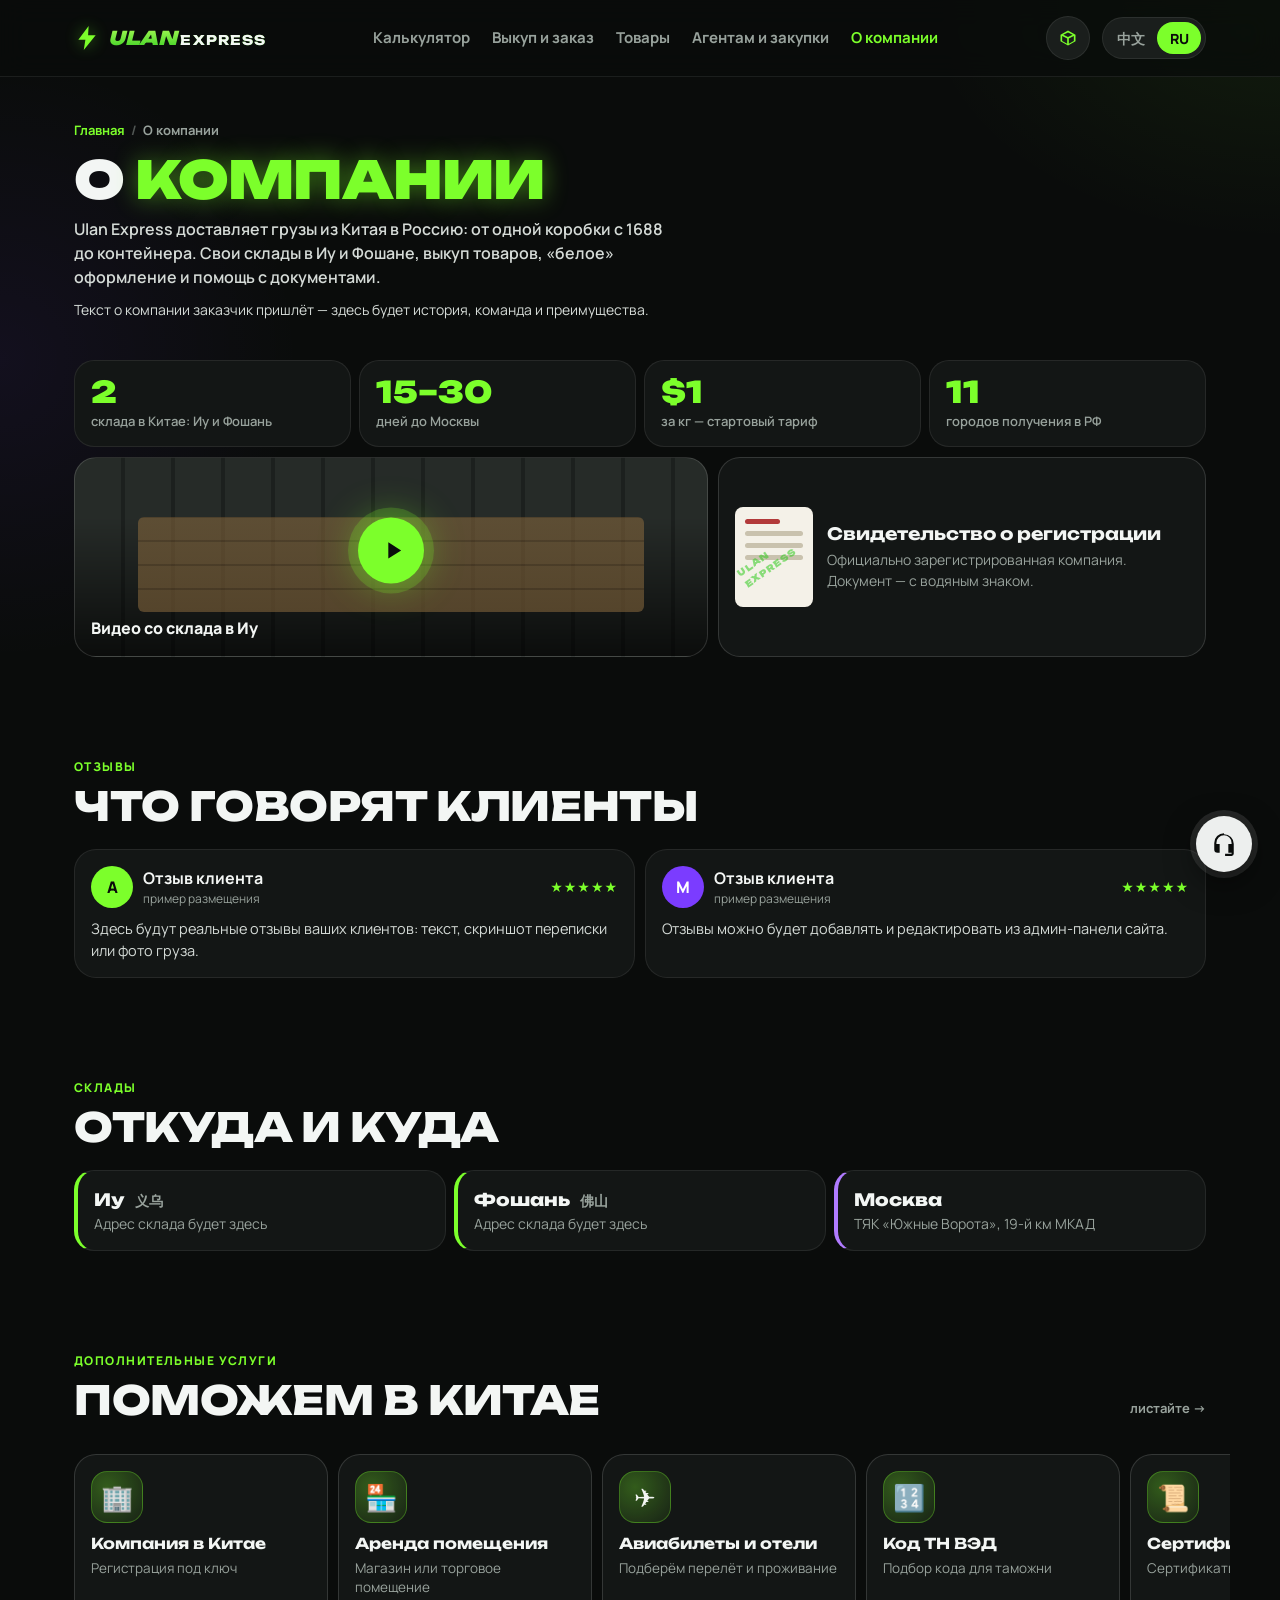
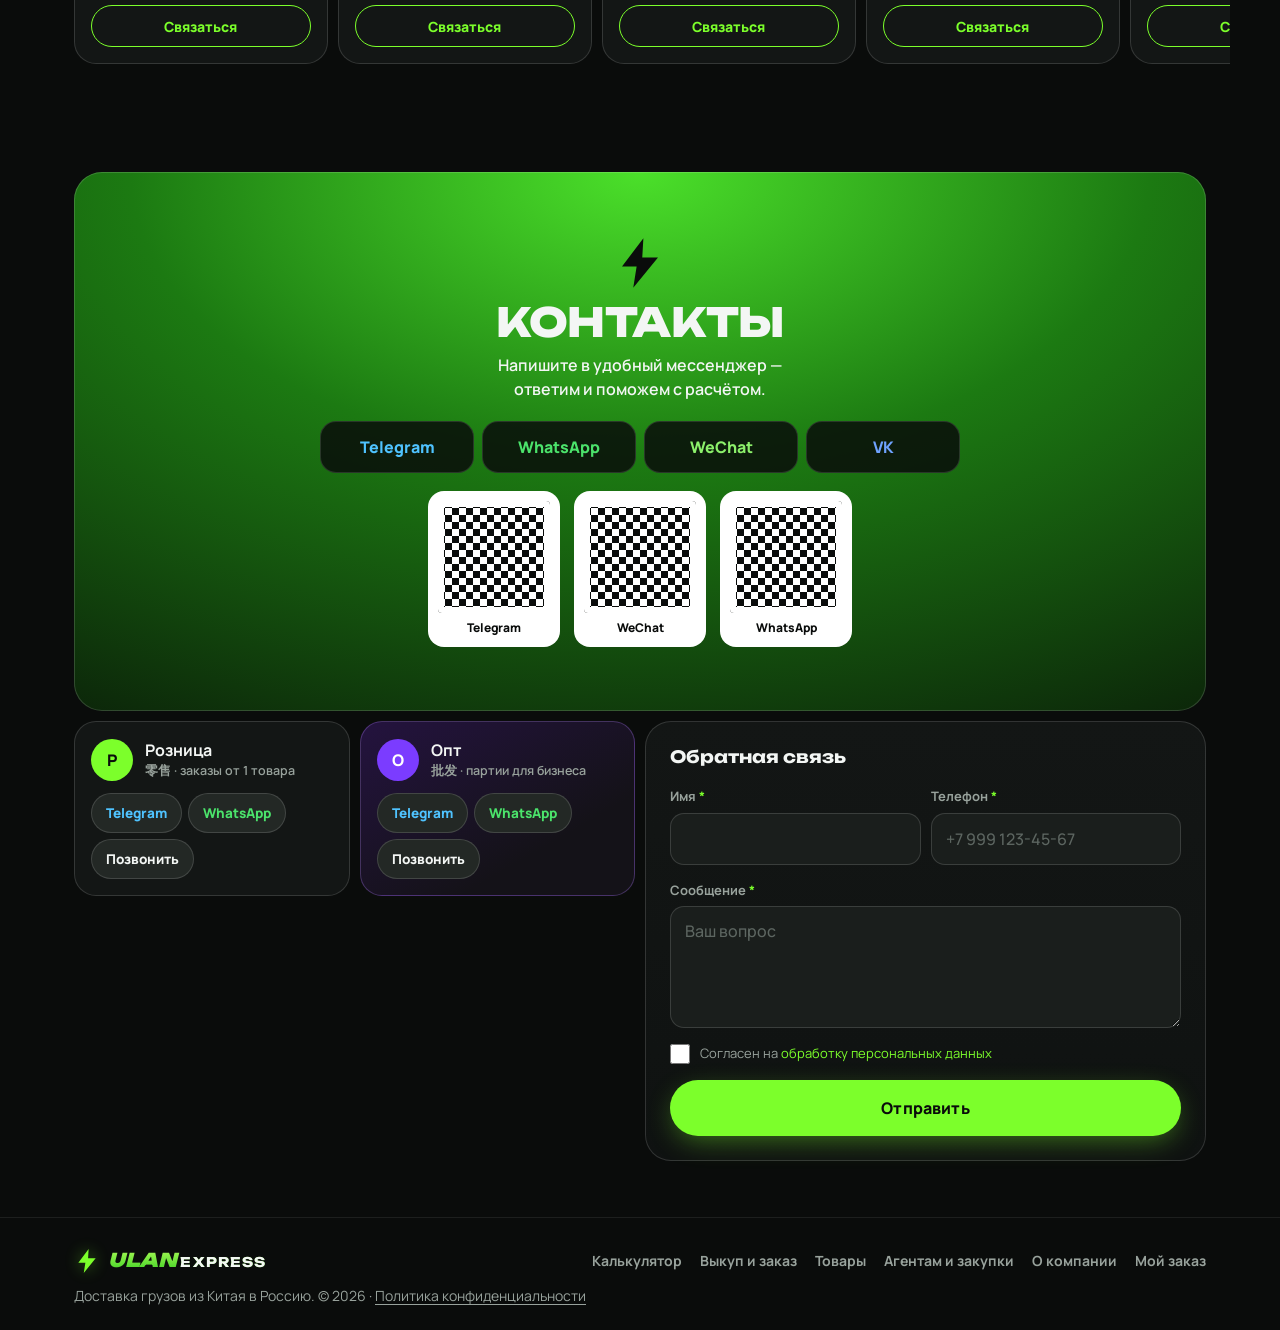
==== about.html @ d6f3f6be "Add files via upload" ====
<!doctype html>
<html lang="ru">
<head>
  <meta charset="utf-8">
  <meta name="viewport" content="width=device-width, initial-scale=1, viewport-fit=cover">
  <meta name="theme-color" content="#0A0C0B">
  <title>О компании и контакты — Ulan Express</title>
  <meta name="description" content="Ulan Express — доставка грузов из Китая: склады в Иу и Фошане, свидетельство о регистрации, отзывы клиентов, контакты и дополнительные услуги.">
  <link rel="icon" href="data:image/svg+xml,%3Csvg xmlns='http://www.w3.org/2000/svg' viewBox='0 0 64 64'%3E%3Crect width='64' height='64' rx='16' fill='%230A0C0B'/%3E%3Cpath d='M36 6 14 36h14l-4 22 26-32H36z' fill='%237CFF2B'/%3E%3C/svg%3E">
  <link rel="preconnect" href="https://fonts.googleapis.com">
  <link rel="preconnect" href="https://fonts.gstatic.com" crossorigin>
  <link href="https://fonts.googleapis.com/css2?family=Manrope:wght@400;500;600;700;800&family=Unbounded:wght@500;700;800;900&display=swap" rel="stylesheet">
  <link rel="stylesheet" href="style.css">
</head>
<body data-page="about">

<main>
  <section class="container page-head">
    <nav class="crumbs" aria-label="Навигация"><a href="index.html">Главная</a><span>О компании</span></nav>
    <h1 class="h1">О <em>компании</em></h1>
    <div class="about-text">
      <p class="lead">Ulan Express доставляет грузы из Китая в Россию: от одной коробки с 1688 до контейнера. Свои склады в Иу и Фошане, выкуп товаров, «белое» оформление и помощь с документами.</p>
      <p class="muted small">Текст о компании заказчик пришлёт — здесь будет история, команда и преимущества.</p>
    </div>
  </section>

  <section class="container section section--tight">
    <div class="stats">
      <div class="stat"><b>2</b><span>склада в Китае: Иу и Фошань</span></div>
      <div class="stat"><b>15–30</b><span>дней до Москвы</span></div>
      <div class="stat"><b>$1</b><span>за кг — стартовый тариф</span></div>
      <div class="stat"><b>11</b><span>городов получения в РФ</span></div>
    </div>

    <div class="trust">
      <a href="#" class="video" data-toast="Демо: здесь откроется видео с VK Видео">
        <span class="video__play" aria-hidden="true"><svg viewBox="0 0 24 24"><path d="M8 5v14l11-7z"/></svg></span>
        <span class="video__label">Видео со склада в Иу</span>
      </a>
      <div class="license">
        <div class="license__doc" aria-hidden="true">
          <span></span><span></span><span></span><span></span>
          <i class="license__wm">ULAN EXPRESS</i>
        </div>
        <div>
          <h3 class="h3">Свидетельство о регистрации</h3>
          <p class="muted small">Официально зарегистрированная компания. Документ — с водяным знаком.</p>
        </div>
      </div>
    </div>
  </section>

  <!-- ============ ОТЗЫВЫ ============ -->
  <section class="container section">
    <div class="section__head">
      <span class="eyebrow">Отзывы</span>
      <h2 class="h2">Что говорят клиенты</h2>
    </div>
    <div class="reviews" style="margin-top:0">
      <article class="review">
        <div class="review__head"><span class="avatar">А</span><div><b>Отзыв клиента</b><small>пример размещения</small></div><span class="stars" aria-label="5 из 5">★★★★★</span></div>
        <p>Здесь будут реальные отзывы ваших клиентов: текст, скриншот переписки или фото груза.</p>
      </article>
      <article class="review">
        <div class="review__head"><span class="avatar avatar--violet">М</span><div><b>Отзыв клиента</b><small>пример размещения</small></div><span class="stars" aria-label="5 из 5">★★★★★</span></div>
        <p>Отзывы можно будет добавлять и редактировать из админ-панели сайта.</p>
      </article>
    </div>
  </section>

  <!-- ============ СКЛАДЫ ============ -->
  <section class="container section" id="warehouses">
    <div class="section__head">
      <span class="eyebrow">Склады</span>
      <h2 class="h2">Откуда и куда</h2>
    </div>
    <div class="wh">
      <div class="wh__item"><span class="wh__city">Иу <small>义乌</small></span><p class="muted small">Адрес склада будет здесь</p></div>
      <div class="wh__item"><span class="wh__city">Фошань <small>佛山</small></span><p class="muted small">Адрес склада будет здесь</p></div>
      <div class="wh__item wh__item--ru"><span class="wh__city">Москва</span><p class="muted small">ТЯК «Южные Ворота», 19-й км МКАД</p></div>
    </div>
  </section>

  <!-- ============ ДОП. УСЛУГИ ============ -->
  <section class="section" id="services">
    <div class="container section__head section__head--row">
      <div>
        <span class="eyebrow">Дополнительные услуги</span>
        <h2 class="h2">Поможем в Китае</h2>
      </div>
      <span class="swipe-hint" aria-hidden="true">листайте →</span>
    </div>
    <div class="rail" tabindex="0" aria-label="Дополнительные услуги">
      <article class="svc"><span class="svc__ic">🏢</span><h3>Компания в Китае</h3><p>Регистрация под ключ</p><button class="svc__btn" type="button" data-modal="Регистрация компании в Китае" data-eyebrow="Заявка на услугу">Связаться</button></article>
      <article class="svc"><span class="svc__ic">🏪</span><h3>Аренда помещения</h3><p>Магазин или торговое помещение</p><button class="svc__btn" type="button" data-modal="Аренда магазина / торгового помещения" data-eyebrow="Заявка на услугу">Связаться</button></article>
      <article class="svc"><span class="svc__ic">✈️</span><h3>Авиабилеты и отели</h3><p>Подберём перелёт и проживание</p><button class="svc__btn" type="button" data-modal="Авиабилеты и гостиницы" data-eyebrow="Заявка на услугу" data-placeholder="Даты поездки, город, пожелания">Связаться</button></article>
      <article class="svc"><span class="svc__ic">🔢</span><h3>Код ТН ВЭД</h3><p>Подбор кода для таможни</p><button class="svc__btn" type="button" data-modal="Подбор кода ТН ВЭД" data-eyebrow="Заявка на услугу">Связаться</button></article>
      <article class="svc"><span class="svc__ic">📜</span><h3>Сертификация ЕАС</h3><p>Сертификаты и декларации</p><button class="svc__btn" type="button" data-modal="Сертификация ЕАС" data-eyebrow="Заявка на услугу">Связаться</button></article>
      <article class="svc"><span class="svc__ic">📦</span><h3>Образцы</h3><p>Отправка образцов до партии</p><button class="svc__btn" type="button" data-modal="Отправка образцов" data-eyebrow="Заявка на услугу">Связаться</button></article>
      <article class="svc"><span class="svc__ic">🤝</span><h3>ВЭД-консультация</h3><p>Консультация и сопровождение</p><button class="svc__btn" type="button" data-modal="ВЭД-консультация и сопровождение" data-eyebrow="Заявка на услугу">Связаться</button></article>
      <article class="svc"><span class="svc__ic">🏬</span><h3>Фулфилмент</h3><p>В Китае и Москве</p><button class="svc__btn" type="button" data-modal="Фулфилмент в Китае и Москве" data-eyebrow="Заявка на услугу">Связаться</button></article>
      <article class="svc"><span class="svc__ic">📶</span><h3>SIM и WeChat</h3><p>Связь, WeChat и Alipay</p><button class="svc__btn" type="button" data-modal="SIM-карта, WeChat и Alipay" data-eyebrow="Заявка на услугу">Связаться</button></article>
      <article class="svc"><span class="svc__ic">💱</span><h3>Обмен валюты</h3><p>Пополнение WeChat / Alipay</p><button class="svc__btn" type="button" data-modal="Обмен валюты" data-eyebrow="Заявка на услугу">Связаться</button></article>
      <article class="svc"><span class="svc__ic">🛂</span><h3>Рабочая виза</h3><p>Оформление документов</p><button class="svc__btn" type="button" data-modal="Рабочая виза" data-eyebrow="Заявка на услугу">Связаться</button></article>
      <article class="svc"><span class="svc__ic">🗣️</span><h3>Переводчик</h3><p>И встреча в аэропорту</p><button class="svc__btn" type="button" data-modal="Переводчик" data-eyebrow="Заявка на услугу" data-placeholder="Даты, город, тематика переговоров">Связаться</button></article>
      <article class="svc"><span class="svc__ic">🏯</span><h3>Туризм</h3><p>Экскурсии и маршруты</p><button class="svc__btn" type="button" data-modal="Туристические услуги" data-eyebrow="Заявка на услугу">Связаться</button></article>
      <article class="svc"><span class="svc__ic">🩺</span><h3>Медицина</h3><p>Сопровождение в клиниках</p><button class="svc__btn" type="button" data-modal="Медицинское сопровождение" data-eyebrow="Заявка на услугу">Связаться</button></article>
    </div>
  </section>

  <!-- ============ КОНТАКТЫ ============ -->
  <section class="container section" id="contacts">
    <div class="cta">
      <svg class="cta__bolt" viewBox="0 0 24 24" aria-hidden="true"><path d="M13.5 1 4 13.5h6.5L9 23l11-13.5h-7z"/></svg>
      <h2 class="h2">Контакты</h2>
      <p>Напишите в удобный мессенджер — ответим и поможем с расчётом.</p>
      <div class="socials">
        <a href="https://t.me/ulanexpress_Logistics" target="_blank" rel="noopener" class="soc soc--tg">Telegram</a>
        <a href="#" class="soc soc--wa" data-toast="Ссылка на WhatsApp появится после согласования">WhatsApp</a>
        <a href="#" class="soc soc--wc" data-toast="Здесь будет WeChat ID">WeChat</a>
        <a href="#" class="soc soc--vk" data-toast="Ссылка на VK появится после согласования">VK</a>
      </div>
      <div class="qr-row" aria-label="QR-коды для связи с компьютера">
        <div class="qr"><i></i>Telegram</div>
        <div class="qr"><i></i>WeChat</div>
        <div class="qr"><i></i>WhatsApp</div>
      </div>
    </div>

    <div class="split" style="margin-top:10px">
      <div class="mgrs" style="align-content:start">
        <div class="mgr">
          <div class="mgr__head"><span class="avatar">Р</span><div><b>Розница</b><small>零售 · заказы от 1 товара</small></div></div>
          <div class="pills">
            <a href="https://t.me/ulanexpress_Logistics" target="_blank" rel="noopener" class="pill pill--tg">Telegram</a>
            <a href="#" class="pill pill--wa" data-toast="Демо: WhatsApp менеджера по рознице">WhatsApp</a>
            <a href="#" class="pill" data-toast="Демо: телефон менеджера по рознице">Позвонить</a>
          </div>
        </div>
        <div class="mgr mgr--violet">
          <div class="mgr__head"><span class="avatar avatar--violet">О</span><div><b>Опт</b><small>批发 · партии для бизнеса</small></div></div>
          <div class="pills">
            <a href="https://t.me/ulanexpress_Logistics" target="_blank" rel="noopener" class="pill pill--tg">Telegram</a>
            <a href="#" class="pill pill--wa" data-toast="Демо: WhatsApp менеджера по опту">WhatsApp</a>
            <a href="#" class="pill" data-toast="Демо: телефон менеджера по опту">Позвонить</a>
          </div>
        </div>
      </div>

      <form class="panel" novalidate data-demo="Демо: сообщение уйдёт менеджеру в Telegram">
        <h3 class="h3">Обратная связь</h3>
        <div class="grid-2 grid-2--stack">
          <label class="field"><span class="field__label">Имя <span class="req">*</span></span><input class="field__input" type="text" name="name" required autocomplete="given-name"></label>
          <label class="field"><span class="field__label">Телефон <span class="req">*</span></span><input class="field__input" type="tel" name="phone" placeholder="+7 999 123-45-67" required autocomplete="tel"></label>
        </div>
        <label class="field"><span class="field__label">Сообщение <span class="req">*</span></span><textarea class="field__input" rows="4" name="message" placeholder="Ваш вопрос" required></textarea></label>
        <label class="consent"><input type="checkbox" name="consent" required><span>Согласен на <a href="#" data-toast="Демо: откроется согласие на обработку ПДн">обработку персональных данных</a></span></label>
        <button type="submit" class="btn btn--neon btn--block btn--lg">Отправить</button>
      </form>
    </div>
  </section>
</main>

<script src="app.js"></script>
</body>
</html>
---- style.css ----
/* ==========================================================
   Ulan Express — макет сайта (mobile-first)
   Общие стили для всех страниц; блоки внутренних страниц — в конце файла
   ========================================================== */

:root {
  --bg: #0A0C0B;
  --surface: #131615;
  --surface-2: #1A1E1C;
  --surface-3: #232825;
  --line: rgba(255, 255, 255, .08);
  --line-2: rgba(255, 255, 255, .14);
  --text: #F3F6F4;
  --muted: #98A29C;

  --neon: #7CFF2B;
  --neon-2: #B6FF5C;
  --neon-deep: #2FCB1E;
  --neon-glow: rgba(124, 255, 43, .45);
  --violet: #7B3CFF;
  --violet-2: #B07BFF;
  --warn: #FFC83D;
  --danger: #FF5C6A;
  --info: #5CC8FF;

  --radius: 22px;
  --radius-sm: 14px;
  --gutter: 16px;
  --tabbar-h: 68px;

  --font-display: "Unbounded", "Arial Black", system-ui, sans-serif;
  --font: "Manrope", system-ui, -apple-system, "Segoe UI", Roboto, "PingFang SC", "Microsoft YaHei", sans-serif;
}

*, *::before, *::after { box-sizing: border-box; }
html { -webkit-text-size-adjust: 100%; scroll-behavior: smooth; scroll-padding-top: 76px; }
body {
  margin: 0;
  background: var(--bg);
  color: var(--text);
  font-family: var(--font);
  font-size: 16px;
  line-height: 1.5;
  -webkit-font-smoothing: antialiased;
  overflow-x: hidden;
  padding-bottom: calc(var(--tabbar-h) + env(safe-area-inset-bottom) + 12px);
  background-image:
    radial-gradient(600px 400px at 100% 0%, rgba(124, 255, 43, .07), transparent 60%),
    radial-gradient(500px 500px at 0% 40%, rgba(123, 60, 255, .08), transparent 60%);
  background-attachment: fixed;
}
body.no-scroll { overflow: hidden; }
img, svg { display: block; max-width: 100%; }
a { color: inherit; text-decoration: none; }
button, input, select, textarea { font: inherit; color: inherit; }
button { cursor: pointer; background: none; border: 0; padding: 0; }
:focus-visible { outline: 2px solid var(--neon); outline-offset: 3px; border-radius: 8px; }
[hidden] { display: none !important; }

.container { width: 100%; max-width: 1180px; margin-inline: auto; padding-inline: var(--gutter); }
.section { margin-top: 56px; }
.section__head { margin-bottom: 20px; }
.section__head--row { display: flex; align-items: end; justify-content: space-between; gap: 12px; }
.eyebrow {
  display: inline-block; margin-bottom: 8px;
  font-size: 12px; font-weight: 800; letter-spacing: .12em; text-transform: uppercase;
  color: var(--neon);
}
.h2 { font-family: var(--font-display); font-weight: 800; font-size: clamp(24px, 6.4vw, 40px); line-height: 1.12; margin: 0 0 8px; letter-spacing: -.01em; text-transform: uppercase; }
.h3 { font-family: var(--font-display); font-weight: 700; font-size: 17px; line-height: 1.25; margin: 0 0 4px; }
.muted { color: var(--muted); margin: 0; }
.small { font-size: 14px; }
.note { margin: 14px 0 0; padding: 12px 14px; border-radius: var(--radius-sm); background: rgba(255, 200, 61, .08); border: 1px solid rgba(255, 200, 61, .25); color: #FFE29A; font-size: 14px; }
.link-sm { display: inline-block; margin-top: 10px; font-size: 14px; font-weight: 700; color: var(--neon); }

/* ---------- Buttons ---------- */
.btn {
  display: inline-flex; align-items: center; justify-content: center; gap: 8px;
  min-height: 50px; padding: 0 22px; border-radius: 999px;
  font-weight: 800; font-size: 15px; letter-spacing: .01em;
  transition: transform .15s ease, box-shadow .2s ease, background .2s ease;
  -webkit-tap-highlight-color: transparent; white-space: nowrap;
}
.btn:active { transform: scale(.97); }
.btn svg { width: 18px; height: 18px; fill: currentColor; }
.btn--neon { background: var(--neon); color: #0A0C0B; box-shadow: 0 0 0 0 var(--neon-glow), 0 8px 28px -6px var(--neon-glow); }
.btn--neon:hover { background: var(--neon-2); box-shadow: 0 10px 36px -4px var(--neon-glow); }
.btn--ghost { border: 1.5px solid var(--line-2); background: rgba(255, 255, 255, .04); backdrop-filter: blur(6px); }
.btn--ghost:hover { border-color: var(--neon); color: var(--neon); }
.btn--light { background: #fff; color: #0A0C0B; }
.btn--block { width: 100%; }
.btn--lg { min-height: 56px; font-size: 16px; }
.btn--sm { min-height: 40px; padding: 0 16px; font-size: 14px; }

/* ---------- Header ---------- */
.header {
  position: sticky; top: 0; z-index: 50;
  background: rgba(10, 12, 11, .78);
  backdrop-filter: blur(14px) saturate(140%);
  -webkit-backdrop-filter: blur(14px) saturate(140%);
  border-bottom: 1px solid var(--line);
}
.header__inner { display: flex; align-items: center; justify-content: space-between; gap: 16px; height: 64px; }
.logo { display: inline-flex; align-items: center; gap: 8px; }
.logo__bolt { width: 26px; height: 26px; fill: var(--neon); filter: drop-shadow(0 0 8px var(--neon-glow)); }
.logo__text {
  font-family: var(--font-display); font-weight: 900; font-size: 19px; letter-spacing: -.02em; font-style: italic;
  background: linear-gradient(180deg, var(--neon-2), var(--neon-deep));
  -webkit-background-clip: text; background-clip: text; color: transparent;
}
.logo__text span { margin-left: 4px; color: var(--text); -webkit-text-fill-color: var(--text); font-weight: 700; font-size: .7em; letter-spacing: .08em; font-style: normal; }
.nav { display: none; }
.header__actions { display: flex; align-items: center; gap: 12px; }
.lang { display: flex; align-items: center; gap: 2px; padding: 4px; border-radius: 999px; background: var(--surface-2); border: 1px solid var(--line); }
.lang__btn { white-space: nowrap; min-width: 44px; height: 32px; padding: 0 10px; border-radius: 999px; font-weight: 800; font-size: 14px; color: var(--muted); transition: .2s; }
.lang__btn.is-active { background: var(--neon); color: #0A0C0B; }
.lang__sep { display: none; }
.burger { width: 44px; height: 44px; border-radius: 50%; background: var(--surface-2); border: 1px solid var(--line); display: grid; place-content: center; gap: 4px; }
.burger span { display: block; width: 18px; height: 2px; border-radius: 2px; background: var(--text); transition: .25s; }
.burger.is-open span:nth-child(1) { transform: translateY(6px) rotate(45deg); }
.burger.is-open span:nth-child(2) { opacity: 0; }
.burger.is-open span:nth-child(3) { transform: translateY(-6px) rotate(-45deg); }

.drawer {
  position: fixed; inset: 64px 0 0; z-index: 45;
  padding: 20px var(--gutter) calc(var(--tabbar-h) + 32px);
  background: rgba(10, 12, 11, .97); backdrop-filter: blur(10px);
  display: flex; flex-direction: column; gap: 20px; overflow-y: auto;
  animation: fade .2s ease;
}
.drawer__nav { display: flex; flex-direction: column; }
.drawer__nav a { padding: 16px 4px; font-family: var(--font-display); font-weight: 700; font-size: 20px; border-bottom: 1px solid var(--line); }
.drawer__nav a:active { color: var(--neon); }

/* ---------- Hero ---------- */
.hero-wrap { margin-top: 16px; }
.hero {
  position: relative; overflow: hidden; isolation: isolate;
  border-radius: 28px; padding: 24px 20px 0;
  background:
    radial-gradient(120% 90% at 85% 15%, #64FF2E 0%, #2DB81C 30%, #0E3D0A 62%, #07170A 100%);
  box-shadow: 0 24px 60px -24px rgba(124, 255, 43, .5), inset 0 0 0 1px rgba(255, 255, 255, .12);
  min-height: 460px; display: flex; flex-direction: column;
}
.hero__bolts { position: absolute; inset: 0; width: 100%; height: 100%; z-index: -1; }
.hero__bolts path { fill: none; stroke: #F4FFE8; stroke-width: 3.2; stroke-linejoin: miter; stroke-linecap: round; filter: drop-shadow(0 0 4px #DFFFB8) drop-shadow(0 0 14px #7CFF2B) drop-shadow(0 0 28px #7CFF2B); opacity: .9; animation: flicker 4s infinite; }
.hero__bolts path.thin { stroke-width: 1.8; opacity: .6; animation-delay: 1.3s; }
.hero__bolts path:nth-child(2) { animation-delay: .7s; }
.hero__glow { position: absolute; z-index: -1; width: 380px; height: 380px; right: -120px; bottom: -120px; border-radius: 50%; background: radial-gradient(circle, rgba(182, 255, 92, .55), transparent 65%); filter: blur(10px); }
.hero__content { position: relative; z-index: 1; }
.badge {
  display: inline-flex; align-items: center; gap: 8px; padding: 7px 12px; border-radius: 999px;
  background: rgba(10, 12, 11, .55); backdrop-filter: blur(6px);
  font-size: 12.5px; font-weight: 700; border: 1px solid rgba(255, 255, 255, .15);
}
.dot { width: 8px; height: 8px; border-radius: 50%; background: var(--neon); box-shadow: 0 0 10px var(--neon); animation: pulse 1.6s infinite; }
.hero__title {
  margin: 16px 0 12px;
  font-family: var(--font-display); font-weight: 900; text-transform: uppercase;
  font-size: clamp(30px, 9.4vw, 64px); line-height: 1.02; letter-spacing: -.02em;
  text-shadow: 0 2px 24px rgba(0, 0, 0, .35);
}
.hero__title em { font-style: normal; color: #0A0C0B; background: var(--neon-2); padding: 0 .18em; border-radius: .18em; box-decoration-break: clone; -webkit-box-decoration-break: clone; text-shadow: none; }
.hero__lead { margin: 0 0 20px; max-width: 34ch; font-weight: 600; color: rgba(255, 255, 255, .9); }
.hero__cta { display: flex; flex-wrap: wrap; gap: 10px; }
.hero__cta .btn { flex: 1 1 auto; }
.hero__cta .btn--neon { background: #0A0C0B; color: var(--neon); box-shadow: 0 10px 30px -10px rgba(0, 0, 0, .7); }
.hero__cta .btn--ghost { border-color: rgba(255, 255, 255, .45); background: rgba(255, 255, 255, .1); }
.hero__art { position: relative; margin-top: auto; align-self: flex-end; width: 62%; max-width: 280px; margin-right: -6px; }
.box { filter: drop-shadow(0 26px 22px rgba(0, 0, 0, .55)); animation: float 5s ease-in-out infinite; }
.hero__tag {
  position: absolute; left: -54%; bottom: 26%;
  padding: 10px 14px; border-radius: 16px;
  background: rgba(10, 12, 11, .82); backdrop-filter: blur(6px);
  font-family: var(--font-display); font-weight: 700; font-size: 14px; border: 1px solid rgba(255, 255, 255, .15);
  transform: rotate(-6deg);
}
.hero__tag b { color: var(--neon); font-size: 22px; }

/* ---------- Tip ---------- */
.tip {
  margin-top: 12px; display: flex; align-items: center; gap: 12px; min-height: 56px;
  padding: 8px 14px 8px 8px; border-radius: 18px; background: var(--surface); border: 1px solid var(--line);
}
.tip__label { flex: none; padding: 8px 12px; border-radius: 12px; background: var(--surface-3); font-size: 13px; font-weight: 800; }
.tip__text { font-size: 14px; font-weight: 600; line-height: 1.35; transition: opacity .3s, transform .3s; }
.tip__text.is-out { opacity: 0; transform: translateY(6px); }

/* ---------- Tiles ---------- */
.tiles { margin-top: 12px; display: grid; grid-template-columns: repeat(4, 1fr); gap: 8px; }
.tile {
  display: flex; flex-direction: column; align-items: center; justify-content: center; gap: 8px;
  min-height: 92px; padding: 12px 4px; border-radius: 18px; text-align: center;
  background: var(--surface); border: 1px solid var(--line-2);
  font-size: 12px; font-weight: 700; line-height: 1.2;
  transition: border-color .2s, transform .15s;
}
.tile svg { width: 24px; height: 24px; fill: var(--neon); filter: drop-shadow(0 0 6px var(--neon-glow)); }
.tile:active { transform: scale(.96); }
.tile:hover { border-color: var(--neon); }

/* ---------- Bento ---------- */
.bento { display: grid; grid-template-columns: 1fr 1fr; gap: 10px; }
.card {
  position: relative; overflow: hidden; isolation: isolate;
  min-height: 190px; padding: 16px; border-radius: var(--radius);
  display: flex; flex-direction: column;
  border: 1px solid var(--line-2);
  transition: transform .15s ease, box-shadow .2s ease;
}
.card:active { transform: scale(.98); }
.card__title { margin: 0; font-family: var(--font-display); font-weight: 800; font-size: 17px; line-height: 1.12; text-transform: uppercase; letter-spacing: -.01em; }
.card__text { margin: 6px 0 0; font-size: 12.5px; font-weight: 600; opacity: .8; line-height: 1.35; max-width: 20ch; position: relative; z-index: 1; }
.card__art { position: absolute; z-index: -1; right: -6px; bottom: -6px; width: 62%; }
.card__arrow {
  position: absolute; left: 16px; bottom: 14px; width: 34px; height: 34px; border-radius: 50%;
  display: grid; place-items: center; font-weight: 800; background: rgba(255, 255, 255, .14); backdrop-filter: blur(4px);
}
.card--tall { grid-row: span 2; min-height: 390px; }
.card--violet { background: linear-gradient(165deg, #2A2F33 0%, #1C1F24 45%, #4B1FB8 100%); }
.card--violet::after { content: ""; position: absolute; inset: auto -30% -30% -30%; height: 60%; background: radial-gradient(closest-side, rgba(123, 60, 255, .8), transparent); z-index: -2; }
.card--violet .card__art { width: 88%; right: -4px; bottom: 30px; }
.card--neon { background: linear-gradient(150deg, #B6FF5C, #4BE02A 60%, #22A815); color: #0A0C0B; }
.card--neon .card__arrow { background: rgba(10, 12, 11, .15); }
.card--dark { background: linear-gradient(160deg, #1D2220, #0F1211); }
.card--container { grid-column: span 2; min-height: 150px; background: linear-gradient(120deg, #2E2E2E 0%, #141414 45%, #1E5B12 100%); }
.card--container .card__art { width: 42%; bottom: 18px; right: 12px; transform: rotate(-8deg); }
.card--container .card__arrow { left: auto; right: 16px; bottom: auto; top: 16px; }
.card--container .card__title { padding-right: 44px; }
.card--container .card__art svg path:first-child { fill: var(--neon); opacity: 1; filter: drop-shadow(0 0 12px var(--neon-glow)); }
.chips-mini { margin-top: auto; margin-bottom: 44px; display: flex; gap: 6px; }
.chips-mini span { padding: 5px 10px; border-radius: 999px; background: rgba(124, 255, 43, .12); color: var(--neon); font-weight: 800; font-size: 13px; border: 1px solid rgba(124, 255, 43, .3); }
.kettle svg { filter: drop-shadow(0 18px 18px rgba(0, 0, 0, .6)); }

/* ---------- Forms ---------- */
.calc, .panel {
  display: flex; flex-direction: column; gap: 16px;
  padding: 18px; border-radius: 26px;
  background: linear-gradient(180deg, var(--surface), #0F1211);
  border: 1px solid var(--line-2);
}
.grid-2 { display: grid; grid-template-columns: 1fr 1fr; gap: 10px; }
.grid-2--stack { grid-template-columns: 1fr; }
.grid-4 { display: grid; grid-template-columns: 1fr 1fr; gap: 10px; }
.field { display: flex; flex-direction: column; gap: 6px; margin: 0; padding: 0; border: 0; min-width: 0; }
.field__label { font-size: 13px; font-weight: 700; color: var(--muted); padding: 0; }
.field__input {
  width: 100%; min-height: 52px; padding: 12px 14px; border-radius: var(--radius-sm);
  background: var(--surface-2); border: 1.5px solid var(--line-2);
  font-size: 16px; font-weight: 700; outline: none; transition: border-color .2s, box-shadow .2s;
  -webkit-appearance: none; appearance: none;
}
textarea.field__input { resize: vertical; font-weight: 500; }
.field__input::placeholder { color: #5D6661; font-weight: 500; }
.field__input:focus { border-color: var(--neon); box-shadow: 0 0 0 4px rgba(124, 255, 43, .15); }
.field--sm .field__input { min-height: 46px; }
.select { position: relative; display: block; }
.select::after { content: ""; position: absolute; right: 16px; top: 50%; width: 9px; height: 9px; border-right: 2px solid var(--neon); border-bottom: 2px solid var(--neon); transform: translateY(-70%) rotate(45deg); pointer-events: none; }
.select select { padding-right: 40px; }
select option, select optgroup { background: #1A1E1C; color: var(--text); }

/* segmented */
.seg { display: grid; grid-auto-flow: column; grid-auto-columns: 1fr; gap: 4px; padding: 4px; border-radius: 16px; background: var(--surface-2); border: 1px solid var(--line); }
.seg__btn, .seg__opt span {
  display: flex; flex-direction: column; align-items: center; justify-content: center;
  min-height: 46px; border-radius: 12px; font-weight: 800; font-size: 15px; color: var(--muted); transition: .2s; text-align: center; line-height: 1.2;
}
.seg__btn.is-active { background: var(--neon); color: #0A0C0B; box-shadow: 0 6px 20px -6px var(--neon-glow); }
.seg__opt { position: relative; cursor: pointer; }
.seg__opt input { position: absolute; opacity: 0; pointer-events: none; }
.seg__opt small { font-size: 11.5px; font-weight: 600; opacity: .75; margin-top: 2px; }
.seg__opt input:checked + span { background: var(--surface-3); color: var(--text); box-shadow: inset 0 0 0 1.5px var(--neon); }
.seg__opt input:focus-visible + span { outline: 2px solid var(--neon); outline-offset: 2px; }
.seg--sm .seg__opt span { min-height: 56px; }

/* chips */
.chips { display: flex; flex-wrap: wrap; gap: 8px; }
.chip { position: relative; cursor: pointer; }
.chip input { position: absolute; opacity: 0; pointer-events: none; }
.chip span {
  display: inline-flex; align-items: center; gap: 8px; min-height: 42px; padding: 8px 14px 8px 8px;
  border-radius: 999px; background: var(--surface-2); border: 1.5px solid var(--line-2);
  font-size: 13.5px; font-weight: 700; transition: .2s;
}
.chip b { display: grid; place-items: center; width: 26px; height: 26px; border-radius: 50%; background: var(--surface-3); font-family: var(--font-display); font-size: 12px; }
.chip input:checked + span { border-color: var(--neon); background: rgba(124, 255, 43, .1); color: #fff; }
.chip input:checked + span b { background: var(--neon); color: #0A0C0B; }
.chip input:focus-visible + span { outline: 2px solid var(--neon); outline-offset: 2px; }
.chip--warn span { padding-left: 14px; color: #FFE29A; }
.chip--warn input:checked + span { border-color: var(--warn); background: rgba(255, 200, 61, .1); }

/* helper */
.helper { border-radius: var(--radius-sm); background: rgba(124, 255, 43, .05); border: 1px dashed rgba(124, 255, 43, .35); }
.helper summary { padding: 12px 14px; font-size: 14px; font-weight: 700; color: var(--neon); cursor: pointer; list-style: none; }
.helper summary::-webkit-details-marker { display: none; }
.helper summary::before { content: "📦 "; }
.helper__body { padding: 0 14px 14px; display: flex; flex-wrap: wrap; align-items: center; gap: 12px; }
.helper__body .grid-4 { width: 100%; }
.helper__out { font-weight: 800; color: var(--neon); }

/* switch */
.switch { display: flex; align-items: center; gap: 12px; cursor: pointer; font-weight: 700; min-height: 44px; }
.switch input { position: absolute; opacity: 0; pointer-events: none; }
.switch__track { position: relative; flex: none; width: 52px; height: 30px; border-radius: 999px; background: var(--surface-3); border: 1px solid var(--line-2); transition: .2s; }
.switch__track::after { content: ""; position: absolute; top: 3px; left: 3px; width: 22px; height: 22px; border-radius: 50%; background: #fff; transition: .2s; }
.switch input:checked + .switch__track { background: var(--neon); border-color: var(--neon); }
.switch input:checked + .switch__track::after { transform: translateX(22px); background: #0A0C0B; }
.switch input:focus-visible + .switch__track { outline: 2px solid var(--neon); outline-offset: 2px; }
.ins-value { margin-top: 10px; }

/* result */
.result {
  position: relative; overflow: hidden; padding: 18px; border-radius: 20px;
  background: radial-gradient(120% 120% at 100% 0%, rgba(124, 255, 43, .18), transparent 55%), #0B0E0C;
  border: 1.5px solid rgba(124, 255, 43, .45);
  box-shadow: 0 0 40px -18px var(--neon-glow);
}
.result.is-error { border-color: rgba(255, 92, 106, .5); box-shadow: none; background: #0B0E0C; }
.result__rows { display: grid; gap: 6px; padding-bottom: 12px; border-bottom: 1px dashed var(--line-2); }
.result__row { display: flex; justify-content: space-between; font-size: 15px; color: var(--muted); }
.result__row b { color: var(--text); }
.result__total { display: flex; justify-content: space-between; align-items: baseline; padding-top: 12px; }
.result__total span { font-weight: 800; text-transform: uppercase; letter-spacing: .08em; font-size: 13px; }
.result__total strong { font-family: var(--font-display); font-weight: 900; font-size: clamp(28px, 8.5vw, 40px); color: var(--neon); text-shadow: 0 0 24px var(--neon-glow); }
.result__meta { margin: 4px 0 0; font-size: 12.5px; color: var(--muted); }
.alerts { list-style: none; margin: 12px 0 0; padding: 0; display: grid; gap: 8px; }
.alert { padding: 10px 12px; border-radius: 12px; font-size: 13.5px; line-height: 1.4; font-weight: 600; border-left: 3px solid; }
.alert--ok { background: rgba(124, 255, 43, .08); border-color: var(--neon); }
.alert--warn { background: rgba(255, 200, 61, .08); border-color: var(--warn); color: #FFE7A6; }
.alert--info { background: rgba(92, 200, 255, .07); border-color: var(--info); color: #CDEBFF; }
.alert--err { background: rgba(255, 92, 106, .1); border-color: var(--danger); color: #FFC2C8; }

/* ---------- Steps / marking ---------- */
.steps { list-style: none; margin: 0 0 14px; padding: 0; display: grid; grid-template-columns: repeat(3, 1fr); gap: 8px; }
.steps li { display: flex; flex-direction: column; gap: 8px; padding: 12px; border-radius: 16px; background: var(--surface); border: 1px solid var(--line); font-size: 12.5px; font-weight: 700; line-height: 1.3; }
.steps b { display: grid; place-items: center; width: 30px; height: 30px; border-radius: 50%; background: var(--neon); color: #0A0C0B; font-family: var(--font-display); font-size: 14px; }

.marking { display: flex; flex-direction: column; gap: 12px; padding-top: 4px; animation: rise .35s ease; }
.marking__code {
  display: flex; align-items: center; justify-content: space-between; gap: 10px; flex-wrap: wrap;
  padding: 16px; border-radius: 18px; background: var(--neon); color: #0A0C0B;
}
.marking__code span { font-weight: 800; font-size: 13px; text-transform: uppercase; letter-spacing: .08em; }
.marking__code strong { font-family: var(--font-display); font-weight: 900; font-size: 24px; letter-spacing: .02em; }
.marking__text {
  margin: 0; padding: 14px; border-radius: 14px; background: #0B0E0C; border: 1px solid var(--line-2);
  font-family: var(--font); font-size: 14px; line-height: 1.7; white-space: pre-wrap; word-break: break-word;
}

.track {
  margin-top: 12px; display: flex; flex-direction: column; gap: 12px;
  padding: 18px; border-radius: 22px; background: linear-gradient(135deg, #1B132E, #131615 60%); border: 1px solid rgba(176, 123, 255, .3);
}
.track__form { display: flex; gap: 8px; }
.track__form .field__input { flex: 1; min-width: 0; }
.track__form .btn { flex: none; padding: 0 18px; }
.track .link-sm { margin-top: 0; color: var(--violet-2); }

/* ---------- Categories ---------- */
.cats { display: grid; gap: 8px; }
.cat { border-radius: 18px; background: var(--surface); border: 1px solid var(--line-2); overflow: hidden; }
.cat[open] { border-color: rgba(124, 255, 43, .45); }
.cat summary { display: flex; align-items: center; gap: 12px; padding: 14px; cursor: pointer; list-style: none; font-weight: 800; }
.cat summary::-webkit-details-marker { display: none; }
.cat summary::after { content: "+"; margin-left: auto; font-size: 22px; color: var(--neon); transition: transform .2s; }
.cat[open] summary::after { transform: rotate(45deg); }
.cat summary small { display: block; font-weight: 600; color: var(--muted); font-size: 12px; }
.cat__letter { flex: none; display: grid; place-items: center; width: 42px; height: 42px; border-radius: 12px; background: var(--neon); color: #0A0C0B; font-family: var(--font-display); font-size: 18px; }
.cat p { margin: 0; padding: 0 14px 16px 68px; color: var(--muted); font-size: 14px; }

/* ---------- Buyout ---------- */
.buyout { padding: 20px; border-radius: 26px; background: linear-gradient(160deg, #24133F 0%, #141218 55%); border: 1px solid rgba(176, 123, 255, .3); position: relative; overflow: hidden; }
.buyout::before { content: ""; position: absolute; width: 260px; height: 260px; right: -90px; top: -90px; border-radius: 50%; background: radial-gradient(circle, rgba(123, 60, 255, .55), transparent 65%); }
.buyout__text { position: relative; }
.buyout .eyebrow { color: var(--violet-2); }
.buyout__modes { position: relative; margin-top: 18px; display: grid; grid-template-columns: 1fr 1fr; gap: 10px; }
.mode { display: flex; flex-direction: column; gap: 2px; padding: 16px; min-height: 130px; border-radius: 20px; background: var(--neon); color: #0A0C0B; transition: transform .15s; }
.mode:active { transform: scale(.97); }
.mode__zh { font-size: 26px; font-weight: 800; margin-bottom: auto; opacity: .35; }
.mode strong { font-family: var(--font-display); font-weight: 800; font-size: 18px; text-transform: uppercase; }
.mode small { font-weight: 700; font-size: 12.5px; opacity: .75; }
.mode--alt { background: var(--violet); color: #fff; }
.mode--alt .mode__zh { opacity: .45; }

/* ---------- Services rail ---------- */
.swipe-hint { font-size: 13px; font-weight: 700; color: var(--muted); padding-bottom: 12px; white-space: nowrap; }
.rail {
  display: grid; grid-auto-flow: column; grid-auto-columns: 62%; gap: 10px;
  overflow-x: auto; scroll-snap-type: x mandatory; overscroll-behavior-x: contain;
  padding: 4px var(--gutter) 12px; scroll-padding-inline: var(--gutter); scrollbar-width: none;
}
.rail::-webkit-scrollbar { display: none; }
.svc {
  scroll-snap-align: start; display: flex; flex-direction: column; gap: 6px;
  min-height: 210px; padding: 16px; border-radius: 22px; background: var(--surface); border: 1px solid var(--line-2);
}
.svc__ic { display: grid; place-items: center; width: 52px; height: 52px; border-radius: 16px; font-size: 26px; background: radial-gradient(circle at 30% 30%, rgba(124, 255, 43, .3), rgba(124, 255, 43, .06)); border: 1px solid rgba(124, 255, 43, .3); margin-bottom: 6px; }
.svc h3 { margin: 0; font-family: var(--font-display); font-weight: 700; font-size: 15px; line-height: 1.2; }
.svc p { margin: 0; color: var(--muted); font-size: 13.5px; line-height: 1.35; }
.svc__btn { margin-top: auto; min-height: 42px; border-radius: 999px; border: 1.5px solid var(--neon); color: var(--neon); font-weight: 800; font-size: 14px; transition: .2s; }
.svc__btn:hover, .svc__btn:active { background: var(--neon); color: #0A0C0B; }

/* ---------- About / trust ---------- */
.stats { display: grid; grid-template-columns: 1fr 1fr; gap: 8px; }
.stat { padding: 16px; border-radius: 20px; background: var(--surface); border: 1px solid var(--line); }
.stat b { display: block; font-family: var(--font-display); font-weight: 900; font-size: 30px; line-height: 1; color: var(--neon); margin-bottom: 6px; }
.stat span { font-size: 13px; font-weight: 600; color: var(--muted); line-height: 1.3; display: block; }

.trust { margin-top: 10px; display: grid; gap: 10px; }
.video {
  position: relative; display: flex; align-items: flex-end; min-height: 200px; padding: 16px; border-radius: 22px; overflow: hidden;
  background:
    linear-gradient(180deg, transparent 30%, rgba(0, 0, 0, .7)),
    repeating-linear-gradient(90deg, #262B28 0 46px, #1C201E 46px 50px),
    linear-gradient(#2A2F2C, #161917);
  border: 1px solid var(--line-2);
}
.video::before { content: ""; position: absolute; inset: 30% 10% 22%; border-radius: 6px; background: repeating-linear-gradient(0deg, #8A6A3E 0 22px, #6F532F 22px 24px); opacity: .55; }
.video__play { position: absolute; top: 50%; left: 50%; transform: translate(-50%, -60%); width: 66px; height: 66px; border-radius: 50%; display: grid; place-items: center; background: var(--neon); box-shadow: 0 0 0 10px rgba(124, 255, 43, .2), 0 0 40px var(--neon-glow); }
.video__play svg { width: 28px; height: 28px; fill: #0A0C0B; margin-left: 3px; }
.video__label { position: relative; font-weight: 800; }
.license { display: flex; gap: 14px; align-items: center; padding: 16px; border-radius: 22px; background: var(--surface); border: 1px solid var(--line-2); }
.license__doc { position: relative; flex: none; width: 78px; height: 100px; padding: 12px 10px; border-radius: 8px; background: #F4F1E8; display: flex; flex-direction: column; gap: 7px; overflow: hidden; }
.license__doc span { height: 5px; border-radius: 3px; background: #C9C2AE; }
.license__doc span:first-child { width: 60%; background: #B23A3A; }
.license__wm { position: absolute; inset: 0; display: grid; place-items: center; transform: rotate(-35deg); font-style: normal; font-family: var(--font-display); font-weight: 900; font-size: 9px; color: rgba(47, 203, 30, .55); letter-spacing: .1em; }

.reviews { margin-top: 10px; display: grid; gap: 10px; }
.review { padding: 16px; border-radius: 22px; background: var(--surface); border: 1px solid var(--line); }
.review p { margin: 10px 0 0; font-size: 14.5px; color: #D5DBD7; }
.review__head { display: flex; align-items: center; gap: 10px; }
.review__head small { display: block; color: var(--muted); font-size: 12px; }
.avatar { flex: none; display: grid; place-items: center; width: 42px; height: 42px; border-radius: 50%; background: var(--neon); color: #0A0C0B; font-weight: 900; }
.avatar--violet { background: var(--violet); color: #fff; }
.stars { margin-left: auto; color: var(--neon); letter-spacing: 1px; font-size: 14px; }

/* ---------- Warehouses ---------- */
.wh { display: grid; gap: 8px; }
.wh__item { padding: 16px; border-radius: 20px; background: var(--surface); border: 1px solid var(--line); border-left: 4px solid var(--neon); }
.wh__item--ru { border-left-color: var(--violet-2); }
.wh__city { font-family: var(--font-display); font-weight: 800; font-size: 17px; }
.wh__city small { font-family: var(--font); color: var(--muted); font-weight: 600; font-size: 14px; margin-left: 6px; }

/* ---------- CTA ---------- */
.cta {
  position: relative; overflow: hidden; text-align: center;
  padding: 32px 20px; border-radius: 28px;
  background: radial-gradient(100% 120% at 50% 0%, #4BE02A 0%, #1C7A12 45%, #0B2209 100%);
  box-shadow: inset 0 0 0 1px rgba(255, 255, 255, .15);
}
.cta__bolt { width: 54px; height: 54px; margin: 0 auto 10px; fill: #0A0C0B; }
.cta p { margin: 0 auto 20px; max-width: 32ch; font-weight: 600; }
.socials { display: grid; grid-template-columns: 1fr 1fr; gap: 8px; }
.soc { display: grid; place-items: center; min-height: 52px; border-radius: 16px; font-weight: 800; background: rgba(10, 12, 11, .85); border: 1px solid rgba(255, 255, 255, .12); transition: transform .15s; }
.soc:active { transform: scale(.97); }
.soc--tg { color: #4FC3FF; }
.soc--wa { color: #4BE36B; }
.soc--wc { color: #8CF06B; }
.soc--vk { color: #6FA3FF; }

/* ---------- Footer ---------- */
.footer { margin-top: 56px; padding: 28px 0 24px; border-top: 1px solid var(--line); }
.footer__inner { display: flex; flex-direction: column; gap: 10px; }

/* ---------- FAB + Tabbar ---------- */
.fab {
  position: fixed; z-index: 40; right: 14px; bottom: calc(var(--tabbar-h) + env(safe-area-inset-bottom) + 18px);
  width: 56px; height: 56px; border-radius: 50%; display: grid; place-items: center;
  background: #EDEFEE; box-shadow: 0 10px 30px rgba(0, 0, 0, .5), 0 0 0 6px rgba(237, 239, 238, .12);
}
.fab svg { width: 26px; height: 26px; fill: #0A0C0B; }

.tabbar {
  position: fixed; z-index: 50; left: 10px; right: 10px; bottom: calc(10px + env(safe-area-inset-bottom));
  height: var(--tabbar-h); display: grid; grid-template-columns: repeat(5, 1fr); align-items: center;
  border-radius: 24px; background: rgba(22, 25, 24, .88);
  backdrop-filter: blur(16px) saturate(150%); -webkit-backdrop-filter: blur(16px) saturate(150%);
  border: 1px solid var(--line-2); box-shadow: 0 16px 40px rgba(0, 0, 0, .55);
}
.tabbar__item { display: flex; flex-direction: column; align-items: center; justify-content: center; gap: 3px; height: 100%; font-size: 11px; font-weight: 700; color: var(--muted); -webkit-tap-highlight-color: transparent; transition: color .2s; }
.tabbar__item svg { width: 24px; height: 24px; fill: currentColor; }
.tabbar__item.is-active { color: var(--neon); }
.tabbar__item.is-active svg { filter: drop-shadow(0 0 6px var(--neon-glow)); }
.tabbar__main { display: grid; place-items: center; width: 50px; height: 50px; margin-top: -26px; border-radius: 18px; background: var(--neon); box-shadow: 0 8px 24px -4px var(--neon-glow), 0 0 0 5px var(--bg); }
.tabbar__main svg { fill: #0A0C0B; filter: none !important; }
.tabbar__item--main.is-active .tabbar__main { background: var(--neon-2); }

/* ---------- Modal (bottom sheet) ---------- */
.modal { position: fixed; inset: 0; z-index: 80; display: flex; align-items: flex-end; justify-content: center; }
.modal__backdrop { position: absolute; inset: 0; background: rgba(0, 0, 0, .6); backdrop-filter: blur(4px); opacity: 0; transition: opacity .25s; }
.modal__sheet {
  position: relative; width: 100%; max-width: 520px; max-height: 92dvh; overflow-y: auto;
  padding: 14px 18px calc(20px + env(safe-area-inset-bottom)); border-radius: 28px 28px 0 0;
  background: var(--surface); border: 1px solid var(--line-2); border-bottom: 0;
  transform: translateY(100%); transition: transform .3s cubic-bezier(.2, .8, .2, 1);
}
.modal.is-open .modal__backdrop { opacity: 1; }
.modal.is-open .modal__sheet { transform: none; }
.modal__grip { display: block; width: 44px; height: 5px; border-radius: 3px; background: var(--line-2); margin: 0 auto 14px; }
.modal__close { position: absolute; top: 14px; right: 14px; width: 40px; height: 40px; border-radius: 50%; background: var(--surface-3); font-size: 16px; }
.modal__form { display: flex; flex-direction: column; gap: 14px; margin-top: 14px; }
.consent { display: flex; gap: 10px; align-items: flex-start; font-size: 13px; color: var(--muted); }
.consent input { width: 20px; height: 20px; accent-color: var(--neon); flex: none; margin: 0; }

/* ---------- Toast ---------- */
.toast {
  position: fixed; z-index: 90; left: 50%; bottom: calc(var(--tabbar-h) + env(safe-area-inset-bottom) + 24px);
  transform: translate(-50%, 20px); width: max-content; max-width: calc(100% - 32px);
  padding: 12px 18px; border-radius: 16px; background: #fff; color: #0A0C0B; font-weight: 700; font-size: 14px; text-align: center;
  box-shadow: 0 12px 30px rgba(0, 0, 0, .5); opacity: 0; pointer-events: none; transition: .3s;
}
.toast.is-show { opacity: 1; transform: translate(-50%, 0); }

/* ---------- Animations ---------- */
@keyframes flicker { 0%, 100% { opacity: .75; } 46% { opacity: .75; } 48% { opacity: .15; } 50% { opacity: .9; } 52% { opacity: .3; } 54% { opacity: .8; } }
@keyframes pulse { 0%, 100% { opacity: 1; } 50% { opacity: .35; } }
@keyframes float { 0%, 100% { transform: translateY(0) rotate(-2deg); } 50% { transform: translateY(-10px) rotate(1deg); } }
@keyframes fade { from { opacity: 0; } }
@keyframes rise { from { opacity: 0; transform: translateY(10px); } }
@media (prefers-reduced-motion: reduce) {
  *, *::before, *::after { animation: none !important; transition: none !important; }
  html { scroll-behavior: auto; }
}

/* ==========================================================
   Small phones (≤ 360px)
   ========================================================== */
@media (max-width: 360px) {
  .tiles { gap: 6px; }
  .tile { font-size: 11px; min-height: 84px; }
  .card__title { font-size: 15px; }
  .hero__tag { left: -40%; }
  .steps li { font-size: 11.5px; padding: 10px; }
}

/* ==========================================================
   Tablets (≥ 640px)
   ========================================================== */
@media (min-width: 640px) {
  :root { --gutter: 24px; }
  .grid-4 { grid-template-columns: repeat(4, 1fr); }
  .stats { grid-template-columns: repeat(4, 1fr); }
  .trust { grid-template-columns: 1.3fr 1fr; }
  .reviews { grid-template-columns: 1fr 1fr; }
  .wh { grid-template-columns: repeat(3, 1fr); }
  .socials { grid-template-columns: repeat(4, 1fr); max-width: 640px; margin-inline: auto; }
  .rail { grid-auto-columns: 34%; }
  .footer__inner { flex-direction: row; align-items: center; justify-content: space-between; }
  .calc, .panel { padding: 24px; }
  .track { flex-direction: row; flex-wrap: wrap; align-items: center; justify-content: space-between; }
  .track__form { flex: 1 1 380px; }
}

/* ==========================================================
   Desktop (≥ 1024px)
   ========================================================== */
@media (min-width: 1024px) {
  body { padding-bottom: 0; }
  .section { margin-top: 96px; }
  .nav { display: flex; gap: 22px; font-weight: 700; font-size: 15px; }
  .nav a { color: var(--muted); transition: color .2s; white-space: nowrap; }
  .nav a:hover, .nav a.is-active { color: var(--neon); }
  .burger, .tabbar { display: none; }
  .fab { bottom: 28px; right: 28px; }
  .toast { bottom: 32px; }
  .header__inner { height: 76px; }

  .hero { flex-direction: row; align-items: center; min-height: 520px; padding: 56px; }
  .hero__content { flex: 1 1 60%; }
  .hero__art { width: 34%; max-width: 380px; margin: 0; align-self: center; }
  .hero__tag { left: -30%; }
  .hero__lead { font-size: 18px; }
  .hero__cta .btn { flex: 0 0 auto; }

  .grid-2--stack { grid-template-columns: 1fr 1fr; }
  .tiles { gap: 12px; }
  .tile { flex-direction: row; min-height: 72px; font-size: 15px; gap: 12px; }

  .bento { grid-template-columns: 1.1fr 1fr 1fr; grid-template-rows: 230px 230px; gap: 14px; }
  .card { padding: 24px; }
  .card__title { font-size: 24px; }
  .card__text { font-size: 14px; }
  .card--tall { min-height: auto; }
  .card--container .card__art { width: 34%; right: 40px; bottom: 30px; }
  .card--container .card__arrow { right: 24px; top: 24px; }
  .card__arrow { left: 24px; bottom: 22px; }

  .rail { grid-auto-columns: calc((100% - 4 * 10px) / 4.3); max-width: 1180px; margin-inline: auto; }
  .cats { grid-template-columns: 1fr 1fr; align-items: start; }
  .buyout { display: grid; grid-template-columns: 1fr 1fr; gap: 32px; align-items: center; padding: 40px; }
  .buyout__modes { margin: 0; }
  .mode { min-height: 170px; }
  .cta { padding: 64px 40px; }
}

/* ==========================================================
   Внутренние страницы
   ========================================================== */

/* ---------- Page head ---------- */
.page-head { margin-top: 20px; }
.crumbs { display: flex; flex-wrap: wrap; gap: 6px; margin-bottom: 12px; font-size: 13px; font-weight: 700; color: var(--muted); }
.crumbs a { color: var(--neon); }
.crumbs > * + *::before { content: "/"; margin-right: 6px; color: var(--muted); opacity: .5; }
.crumbs span { overflow: hidden; text-overflow: ellipsis; white-space: nowrap; max-width: 100%; }
.h1 { margin: 0 0 10px; font-family: var(--font-display); font-weight: 900; text-transform: uppercase; font-size: clamp(28px, 8vw, 52px); line-height: 1.05; letter-spacing: -.02em; }
.h1 em { font-style: normal; color: var(--neon); text-shadow: 0 0 24px var(--neon-glow); }
.h1--sm { font-size: clamp(22px, 6vw, 34px); text-transform: none; letter-spacing: -.01em; }
.lead { margin: 0; max-width: 60ch; color: var(--muted); font-weight: 600; }
.section--tight { margin-top: 24px; }
.narrow { max-width: 780px; margin-inline: auto; }
.stack { display: flex; flex-direction: column; gap: 12px; }
.note--ok { background: rgba(124, 255, 43, .07); border-color: rgba(124, 255, 43, .3); color: #D8FFC0; }
.note--violet { background: rgba(123, 60, 255, .1); border-color: rgba(176, 123, 255, .35); color: #E2D2FF; }
.note ul { margin: 6px 0 0; padding-left: 18px; }
[data-panel] { animation: rise .3s ease; }

/* validation */
.is-invalid .field__input { border-color: var(--danger); box-shadow: 0 0 0 4px rgba(255, 92, 106, .12); }
.consent.is-invalid { color: #FFC2C8; }
.consent a { color: var(--neon); }
.req { color: var(--neon); }

/* header icon («Мой заказ» на десктопе) */
.hdr-icon { display: none; place-items: center; width: 44px; height: 44px; border-radius: 50%; background: var(--surface-2); border: 1px solid var(--line); }
.hdr-icon svg { width: 20px; height: 20px; fill: var(--neon); }
.drawer__nav a.is-active { color: var(--neon); }

/* footer nav */
.footer__nav { display: flex; flex-wrap: wrap; gap: 8px 18px; font-size: 14px; font-weight: 700; }
.footer__nav a { color: var(--muted); }
.footer__nav a:hover { color: var(--neon); }
.footer .muted a { text-decoration: underline; text-underline-offset: 3px; }

/* ---------- Home: Карго или «Белая» ---------- */
.compare { display: grid; gap: 10px; }
.cmp { display: flex; flex-direction: column; gap: 12px; padding: 18px; border-radius: 22px; background: var(--surface); border: 1px solid var(--line-2); }
.cmp--white { background: linear-gradient(160deg, #24133F, #141218 60%); border-color: rgba(176, 123, 255, .3); }
.cmp__top { display: flex; align-items: baseline; justify-content: space-between; gap: 10px; }
.cmp__price { font-family: var(--font-display); font-weight: 800; color: var(--neon); white-space: nowrap; }
.cmp--white .cmp__price { color: var(--violet-2); }
.cmp ul { margin: 0; padding: 0; list-style: none; display: grid; gap: 6px; font-size: 14px; font-weight: 600; color: #D5DBD7; }
.cmp li::before { content: "✓ "; color: var(--neon); font-weight: 900; }
.cmp--white li::before { color: var(--violet-2); }
.cmp .btn { margin-top: auto; }

/* ---------- Calculator: «Белая» и контейнеры ---------- */
.inline-field { display: grid; grid-template-columns: 1fr 96px; gap: 8px; }
.rblock { padding: 14px 0; border-bottom: 1px dashed var(--line-2); }
.rblock:first-child { padding-top: 0; }
.rblock__title { display: flex; align-items: center; gap: 8px; margin-bottom: 8px; font-size: 12.5px; font-weight: 800; text-transform: uppercase; letter-spacing: .08em; color: var(--neon); }
.rblock__title b { display: grid; place-items: center; flex: none; width: 22px; height: 22px; border-radius: 50%; background: var(--neon); color: #0A0C0B; font-size: 12px; }
.rblock .result__row { gap: 12px; font-size: 14px; }
.rblock .result__row b { white-space: nowrap; }
.result__row--sum { margin-top: 4px; padding-top: 6px; border-top: 1px solid var(--line); color: var(--text) !important; font-weight: 800; }
.result__row--fact b { color: var(--warn) !important; font-weight: 700; }
.result__total--stack { flex-direction: column; align-items: flex-start; gap: 4px; }
.result__fx { margin: 10px 0 0; font-size: 12.5px; color: var(--muted); }

.dl { display: flex; align-items: center; gap: 14px; padding: 16px; border-radius: 20px; background: var(--surface); border: 1px solid var(--line-2); }
.dl__ic { flex: none; display: grid; place-items: center; width: 52px; height: 52px; border-radius: 14px; background: #1D6F42; color: #fff; font-family: var(--font-display); font-weight: 900; font-size: 13px; }
.dl__text { flex: 1; min-width: 0; }
.dl__text b { display: block; line-height: 1.25; }
.dl__text small { color: var(--muted); font-size: 12.5px; font-weight: 600; }
.dl .btn { flex: none; }
.or { display: flex; align-items: center; gap: 12px; margin: 4px 0; font-size: 13px; font-weight: 700; color: var(--muted); }
.or::before, .or::after { content: ""; flex: 1; height: 1px; background: var(--line-2); }
.form-sec { margin: 6px 0 -4px; font-family: var(--font-display); font-weight: 700; font-size: 14px; color: var(--neon); }
.chip--plain span { padding-left: 14px; }

/* upload */
.upload {
  position: relative; display: flex; flex-direction: column; align-items: center; justify-content: center; gap: 6px;
  min-height: 116px; padding: 16px; border-radius: var(--radius-sm); text-align: center; cursor: pointer;
  border: 1.5px dashed rgba(124, 255, 43, .45); background: rgba(124, 255, 43, .05); font-size: 14px; font-weight: 700;
}
.upload input { position: absolute; inset: 0; width: 100%; height: 100%; opacity: 0; cursor: pointer; }
.upload svg { width: 28px; height: 28px; fill: var(--neon); }
.upload small { color: var(--muted); font-weight: 600; font-size: 12px; }
.upload:focus-within { border-color: var(--neon); box-shadow: 0 0 0 4px rgba(124, 255, 43, .15); }
.upload--sm { flex-direction: row; min-height: 52px; padding: 10px 14px; justify-content: flex-start; font-size: 13.5px; }
.upload--sm svg { width: 22px; height: 22px; }
.thumbs { display: grid; grid-template-columns: repeat(5, 1fr); gap: 6px; }
.thumbs:empty { display: none; }
.thumb { display: grid; place-items: center; aspect-ratio: 1; overflow: hidden; padding: 2px; border-radius: 10px; background: var(--surface-3) center / cover no-repeat; border: 1px solid var(--line-2); font-size: 10px; font-weight: 800; color: var(--muted); }

/* ---------- Buyout ---------- */
.items { display: grid; gap: 10px; }
.item { display: grid; gap: 10px; padding: 14px; border-radius: 18px; background: var(--surface-2); border: 1px solid var(--line-2); animation: rise .3s ease; }
.item__head { display: flex; align-items: center; justify-content: space-between; font-family: var(--font-display); font-weight: 700; font-size: 14px; }
.item__del { width: 34px; height: 34px; border-radius: 50%; background: var(--surface-3); color: var(--muted); font-size: 14px; }
.item .field__input { min-height: 48px; background: var(--surface); }
.item .upload { background: var(--surface); }
.grid-3 { display: grid; grid-template-columns: repeat(3, 1fr); gap: 8px; }
.btn--dashed { border: 1.5px dashed rgba(124, 255, 43, .5); color: var(--neon); }
.btn--dashed:hover { background: rgba(124, 255, 43, .08); }

.mgr { display: flex; flex-direction: column; gap: 12px; padding: 16px; border-radius: 22px; background: var(--surface); border: 1px solid var(--line-2); animation: rise .3s ease; }
.mgr--violet { background: linear-gradient(150deg, #24133F, #141218 70%); border-color: rgba(176, 123, 255, .3); }
.mgr__head { display: flex; align-items: center; gap: 12px; }
.mgr__head b { display: block; }
.mgr__head small { display: block; color: var(--muted); font-size: 12.5px; font-weight: 600; }
.mgrs { display: grid; gap: 10px; }
.pills { display: flex; flex-wrap: wrap; gap: 6px; }
.pill { display: inline-flex; align-items: center; min-height: 40px; padding: 0 14px; border-radius: 999px; background: var(--surface-3); border: 1px solid var(--line-2); font-weight: 800; font-size: 13.5px; }
.pill--tg { color: #4FC3FF; }
.pill--wa { color: #4BE36B; }
.pill--wc { color: #8CF06B; }

/* ---------- Products ---------- */
.toolbar { display: flex; flex-direction: column; gap: 10px; margin-bottom: 14px; }
.search { position: relative; }
.search svg { position: absolute; left: 15px; top: 50%; width: 20px; height: 20px; transform: translateY(-50%); fill: var(--muted); pointer-events: none; }
.search .field__input { padding-left: 46px; }
.fchips { display: flex; gap: 6px; overflow-x: auto; scrollbar-width: none; margin-inline: calc(-1 * var(--gutter)); padding: 2px var(--gutter); }
.fchips::-webkit-scrollbar { display: none; }
.fchip { flex: none; min-height: 40px; padding: 0 14px; border-radius: 999px; background: var(--surface-2); border: 1.5px solid var(--line-2); font-weight: 800; font-size: 13.5px; color: var(--muted); white-space: nowrap; transition: .2s; }
.fchip.is-active { background: var(--neon); border-color: var(--neon); color: #0A0C0B; }
.count { margin: 0 0 10px; font-size: 13px; font-weight: 700; color: var(--muted); }
.empty { padding: 32px 16px; border-radius: 20px; border: 1px dashed var(--line-2); text-align: center; color: var(--muted); font-weight: 700; }

.pgrid { display: grid; grid-template-columns: 1fr 1fr; gap: 10px; }
.pcard { position: relative; display: flex; flex-direction: column; overflow: hidden; border-radius: 20px; background: var(--surface); border: 1px solid var(--line-2); transition: border-color .2s; scroll-snap-align: start; }
.pcard:hover { border-color: rgba(124, 255, 43, .5); }
.pcard__img, .gallery__slide {
  position: relative; display: grid; place-items: center; aspect-ratio: 1;
  background: radial-gradient(circle at 50% 42%, hsl(var(--h, 100) 80% 50% / .4), transparent 68%), var(--surface-2);
}
.pcard__img { font-size: 54px; }
.labels { position: absolute; top: 8px; left: 8px; display: flex; flex-wrap: wrap; gap: 4px; }
.lbl { padding: 3px 8px; border-radius: 999px; font-size: 10.5px; font-weight: 800; text-transform: uppercase; letter-spacing: .04em; }
.lbl--hot { background: var(--neon); color: #0A0C0B; }
.lbl--deal { background: var(--violet); color: #fff; }
.pcard__body { flex: 1; display: flex; flex-direction: column; gap: 4px; padding: 12px; }
.pcard__cat { font-size: 11.5px; font-weight: 700; color: var(--muted); }
.pcard__name { margin: 0; font-weight: 800; font-size: 14px; line-height: 1.25; }
.pcard__price { margin-top: auto; padding-top: 6px; font-family: var(--font-display); font-weight: 800; font-size: 17px; color: var(--neon); }
.pcard__opt { font-size: 12px; font-weight: 700; color: var(--muted); }
.pcard__opt b { color: var(--text); }
.pcard .btn { margin-top: 8px; min-height: 40px; padding: 0 12px; font-size: 13.5px; }
.rail.prail { grid-auto-columns: 46%; }

/* product page */
.pview { display: grid; gap: 18px; }
.pview > * { min-width: 0; }
.gallery__track { display: grid; grid-auto-flow: column; grid-auto-columns: 100%; overflow-x: auto; scroll-snap-type: x mandatory; scrollbar-width: none; border-radius: 24px; }
.gallery__track::-webkit-scrollbar { display: none; }
.gallery__slide { scroll-snap-align: start; font-size: 120px; border-radius: 24px; border: 1px solid var(--line-2); }
.gallery__slide small { position: absolute; left: 0; right: 0; bottom: 12px; text-align: center; font-size: 12px; font-weight: 700; color: var(--muted); }
.gallery__dots { display: flex; justify-content: center; gap: 6px; margin-top: 10px; }
.gallery__dots button { width: 8px; height: 8px; border-radius: 4px; background: var(--line-2); transition: .2s; }
.gallery__dots button.is-active { width: 22px; background: var(--neon); }
.pinfo { display: flex; flex-direction: column; gap: 14px; }
.pinfo .labels { position: static; }
.pinfo .h1 { margin: 0; }
.prices { display: grid; grid-template-columns: 1fr 1fr; gap: 8px; }
.price { padding: 14px; border-radius: 18px; background: var(--surface); border: 1px solid var(--line-2); }
.price span { display: block; font-size: 12px; font-weight: 800; text-transform: uppercase; letter-spacing: .08em; color: var(--muted); }
.price strong { display: block; margin: 4px 0 2px; font-family: var(--font-display); font-weight: 900; font-size: 22px; color: var(--neon); }
.price small { font-size: 12.5px; font-weight: 700; color: var(--muted); }
.price--opt { border-color: rgba(176, 123, 255, .35); }
.price--opt strong { color: var(--violet-2); }
.pdesc { margin: 0; color: #D5DBD7; }
.specs { margin: 0; overflow: hidden; border-radius: 18px; background: var(--surface); border: 1px solid var(--line); }
.specs div { display: flex; justify-content: space-between; gap: 12px; padding: 12px 14px; border-bottom: 1px solid var(--line); font-size: 14px; }
.specs div:last-child { border-bottom: 0; }
.specs dt { color: var(--muted); font-weight: 600; }
.specs dd { margin: 0; font-weight: 800; text-align: right; }

/* ---------- Agents / joint purchases ---------- */
.agent-hero { position: relative; overflow: hidden; isolation: isolate; padding: 24px 20px; border-radius: 28px; background: linear-gradient(160deg, #3A1A86 0%, #1A1230 55%, #131615); border: 1px solid rgba(176, 123, 255, .35); }
.agent-hero::after { content: ""; position: absolute; z-index: -1; width: 320px; height: 320px; right: -110px; top: -110px; border-radius: 50%; background: radial-gradient(circle, rgba(124, 255, 43, .3), transparent 65%); }
.agent-hero .eyebrow { color: var(--violet-2); }
.agent-hero .lead { color: rgba(255, 255, 255, .82); }
.agent-hero .hero__cta { margin-top: 18px; }
.agent-hero .hero__cta .btn--neon { background: var(--neon); color: #0A0C0B; box-shadow: 0 8px 28px -6px var(--neon-glow); }
.benefits { display: grid; grid-template-columns: 1fr 1fr; gap: 8px; margin-top: 18px; }
.benefit { padding: 14px; border-radius: 18px; background: rgba(10, 12, 11, .55); border: 1px solid rgba(255, 255, 255, .1); }
.benefit b { display: block; margin-bottom: 4px; font-family: var(--font-display); font-size: 18px; color: var(--neon); }
.benefit span { display: block; font-size: 12.5px; font-weight: 600; line-height: 1.3; color: rgba(255, 255, 255, .8); }
.reflink { display: flex; flex-direction: column; gap: 10px; padding: 16px; border-radius: 20px; background: #0B0E0C; border: 1.5px dashed rgba(124, 255, 43, .45); }
.reflink code { font-family: var(--font); font-weight: 800; font-size: 15px; color: var(--neon); word-break: break-all; }

.groups { display: grid; gap: 10px; }
.group { display: flex; flex-direction: column; gap: 12px; padding: 16px; border-radius: 22px; background: var(--surface); border: 1px solid var(--line-2); }
.group__head { display: flex; align-items: center; gap: 12px; }
.group__head div b { display: block; line-height: 1.25; }
.group__head small { display: block; color: var(--muted); font-size: 12.5px; font-weight: 600; }
.group p { margin: 0; color: var(--muted); font-size: 14px; }
.group__acts { display: grid; grid-template-columns: 1fr 1fr; gap: 6px; margin-top: auto; }
.group__acts .btn--neon { grid-column: span 2; }
.group__acts .btn { min-height: 44px; padding: 0 10px; font-size: 13.5px; }

/* ---------- My order ---------- */
.order-card { display: flex; flex-direction: column; gap: 16px; padding: 18px; border-radius: 24px; background: var(--surface); border: 1px solid var(--line-2); animation: rise .35s ease; }
.order-card__head { display: flex; flex-wrap: wrap; align-items: center; justify-content: space-between; gap: 10px; }
.order-card__head strong { font-family: var(--font-display); font-size: 20px; }
.status { padding: 6px 12px; border-radius: 999px; background: rgba(124, 255, 43, .12); border: 1px solid rgba(124, 255, 43, .35); color: var(--neon); font-weight: 800; font-size: 12.5px; }
.kv { display: grid; grid-template-columns: 1fr 1fr; gap: 8px; }
.kv div { padding: 12px; border-radius: 14px; background: var(--surface-2); }
.kv span { display: block; font-size: 12px; font-weight: 700; color: var(--muted); }
.kv b { font-size: 15px; }
.timeline { list-style: none; margin: 0; padding: 0; }
.timeline li { position: relative; padding: 0 0 18px 34px; font-weight: 700; font-size: 14.5px; }
.timeline li small { display: block; color: var(--muted); font-weight: 600; font-size: 12.5px; }
.timeline li::before { content: ""; position: absolute; left: 5px; top: 3px; width: 16px; height: 16px; border-radius: 50%; background: var(--surface-3); border: 2px solid var(--line-2); }
.timeline li::after { content: ""; position: absolute; left: 12px; top: 22px; bottom: 2px; width: 2px; background: var(--line-2); }
.timeline li:last-child { padding-bottom: 0; }
.timeline li:last-child::after { display: none; }
.timeline .is-done::before { background: var(--neon); border-color: var(--neon); }
.timeline .is-done::after { background: var(--neon); }
.timeline .is-now::before { background: var(--bg); border-color: var(--neon); box-shadow: 0 0 0 4px rgba(124, 255, 43, .2), 0 0 14px var(--neon-glow); }
.timeline .is-wait { color: var(--muted); }
.tracks { list-style: none; margin: 0; padding: 0; display: grid; gap: 6px; }
.tracks li { display: flex; align-items: center; justify-content: space-between; gap: 8px; padding: 10px 12px; border-radius: 12px; background: var(--surface-2); font-weight: 700; font-size: 14px; word-break: break-all; }
.tracks li small { flex: none; font-size: 12px; font-weight: 800; color: var(--neon); }
.tracks li small.wait { color: var(--warn); }

/* ---------- About ---------- */
.about-text { display: grid; gap: 10px; }
.about-text p { margin: 0; color: #D5DBD7; }
.split { display: grid; gap: 10px; }
.qr-row { display: none; }
.qr { width: 132px; padding: 10px; border-radius: 16px; background: #fff; color: #0A0C0B; text-align: center; font-size: 12px; font-weight: 800; }
.qr i { display: block; aspect-ratio: 1; margin-bottom: 6px; border-radius: 4px; background: repeating-conic-gradient(#0A0C0B 0 25%, #fff 0 50%) 0 0 / 14px 14px; box-shadow: inset 0 0 0 6px #fff; }

/* ---------- Responsive (внутренние страницы) ---------- */
@media (max-width: 360px) {
  .grid-3 { grid-template-columns: 1fr 1fr; }
  .pcard__img { font-size: 44px; }
  .pcard__price { font-size: 15px; }
  .dl { flex-wrap: wrap; }
  .dl .btn { width: 100%; }
}
@media (min-width: 640px) {
  .compare, .mgrs, .groups, .split { grid-template-columns: 1fr 1fr; }
  .pgrid { grid-template-columns: repeat(3, 1fr); }
  .benefits { grid-template-columns: repeat(4, 1fr); }
  .rail.prail { grid-auto-columns: 30%; }
  .toolbar { flex-direction: row; align-items: center; }
  .search { flex: 0 0 300px; }
  .fchips { flex: 1; min-width: 0; margin-inline: 0; padding-inline: 0; }
  .thumbs { grid-template-columns: repeat(8, 1fr); }
  .footer__inner { flex-wrap: wrap; }
}
@media (min-width: 1024px) {
  .page-head { margin-top: 44px; }
  .section--tight { margin-top: 40px; }
  .hdr-icon { display: grid; }
  .pgrid { grid-template-columns: repeat(4, 1fr); gap: 14px; }
  .groups { grid-template-columns: repeat(3, 1fr); }
  .rail.prail { grid-auto-columns: calc((100% - 3 * 10px) / 4); max-width: 1180px; margin-inline: auto; }
  .pview { grid-template-columns: 1fr 1fr; gap: 44px; align-items: start; }
  .gallery { position: sticky; top: 100px; }
  .agent-hero { padding: 48px; }
  .split { align-items: start; }
  .qr-row { display: flex; gap: 14px; margin-top: 18px; justify-content: center; }
}
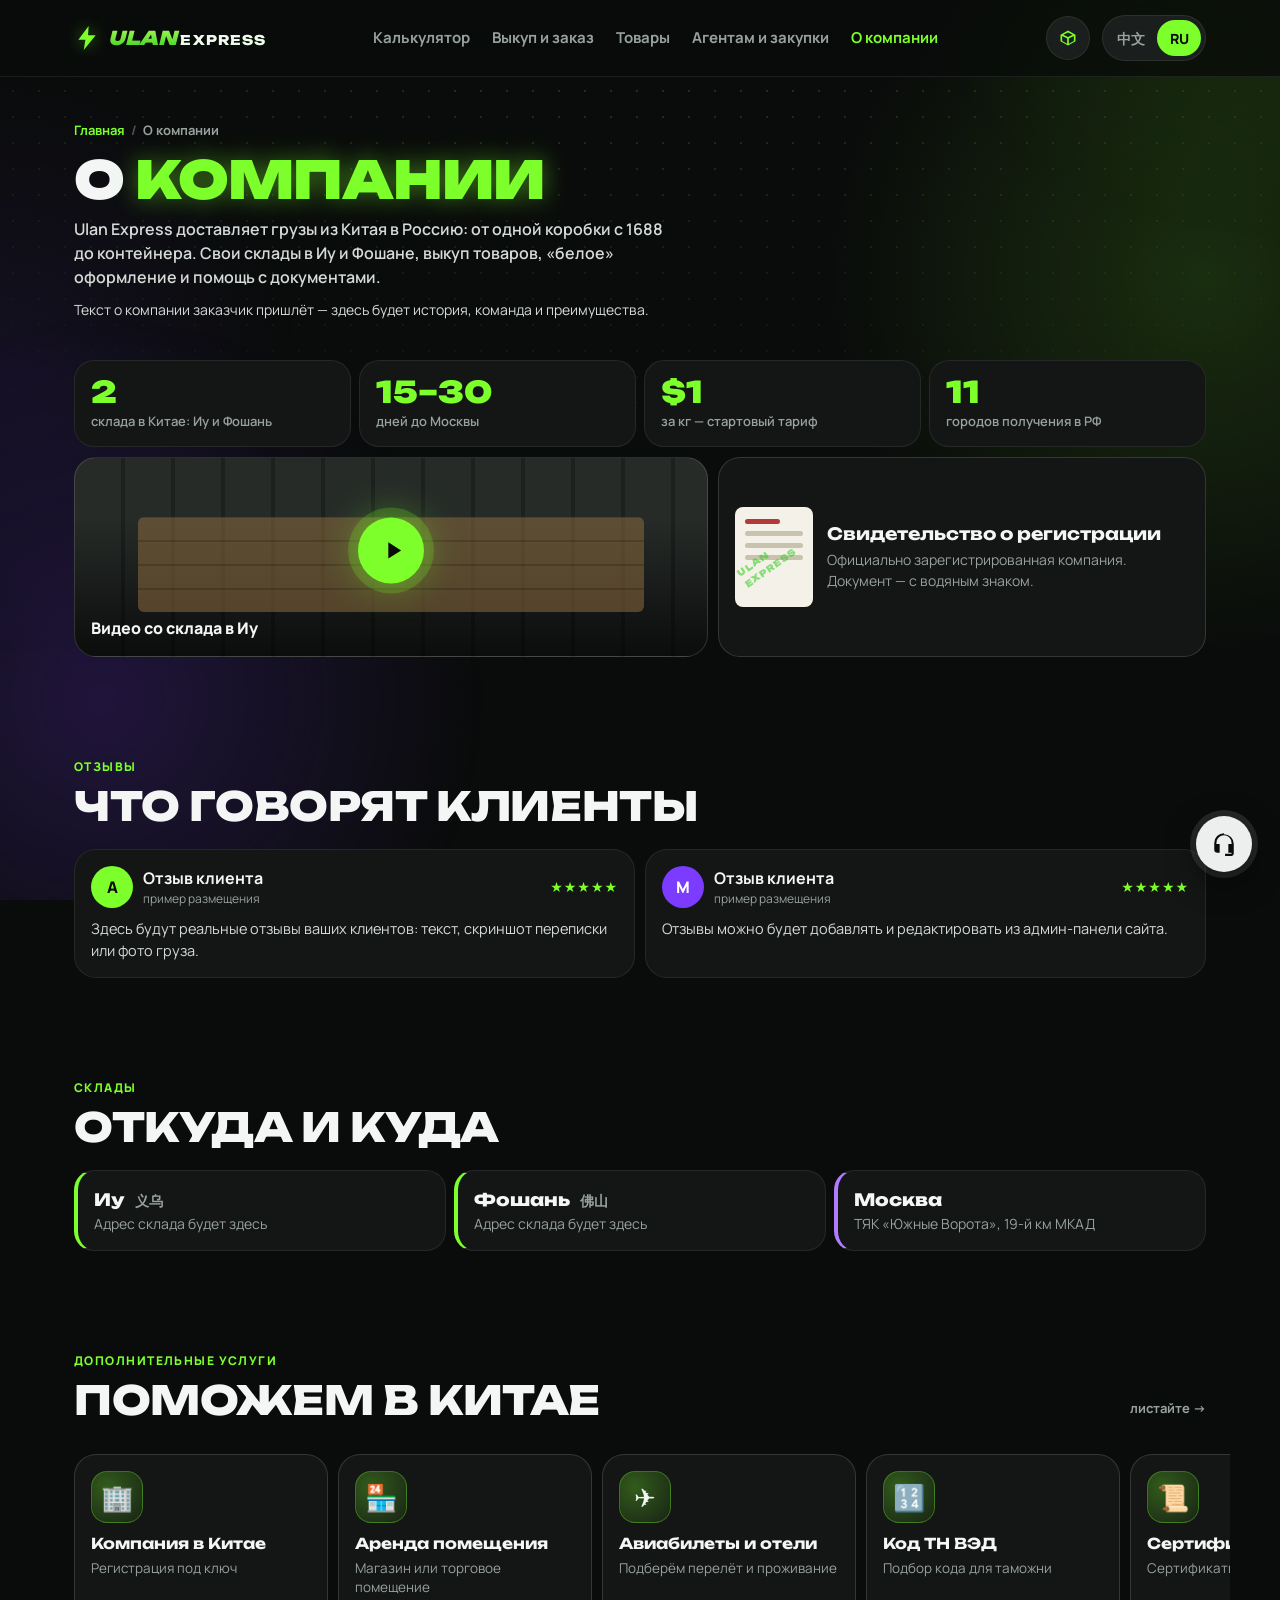
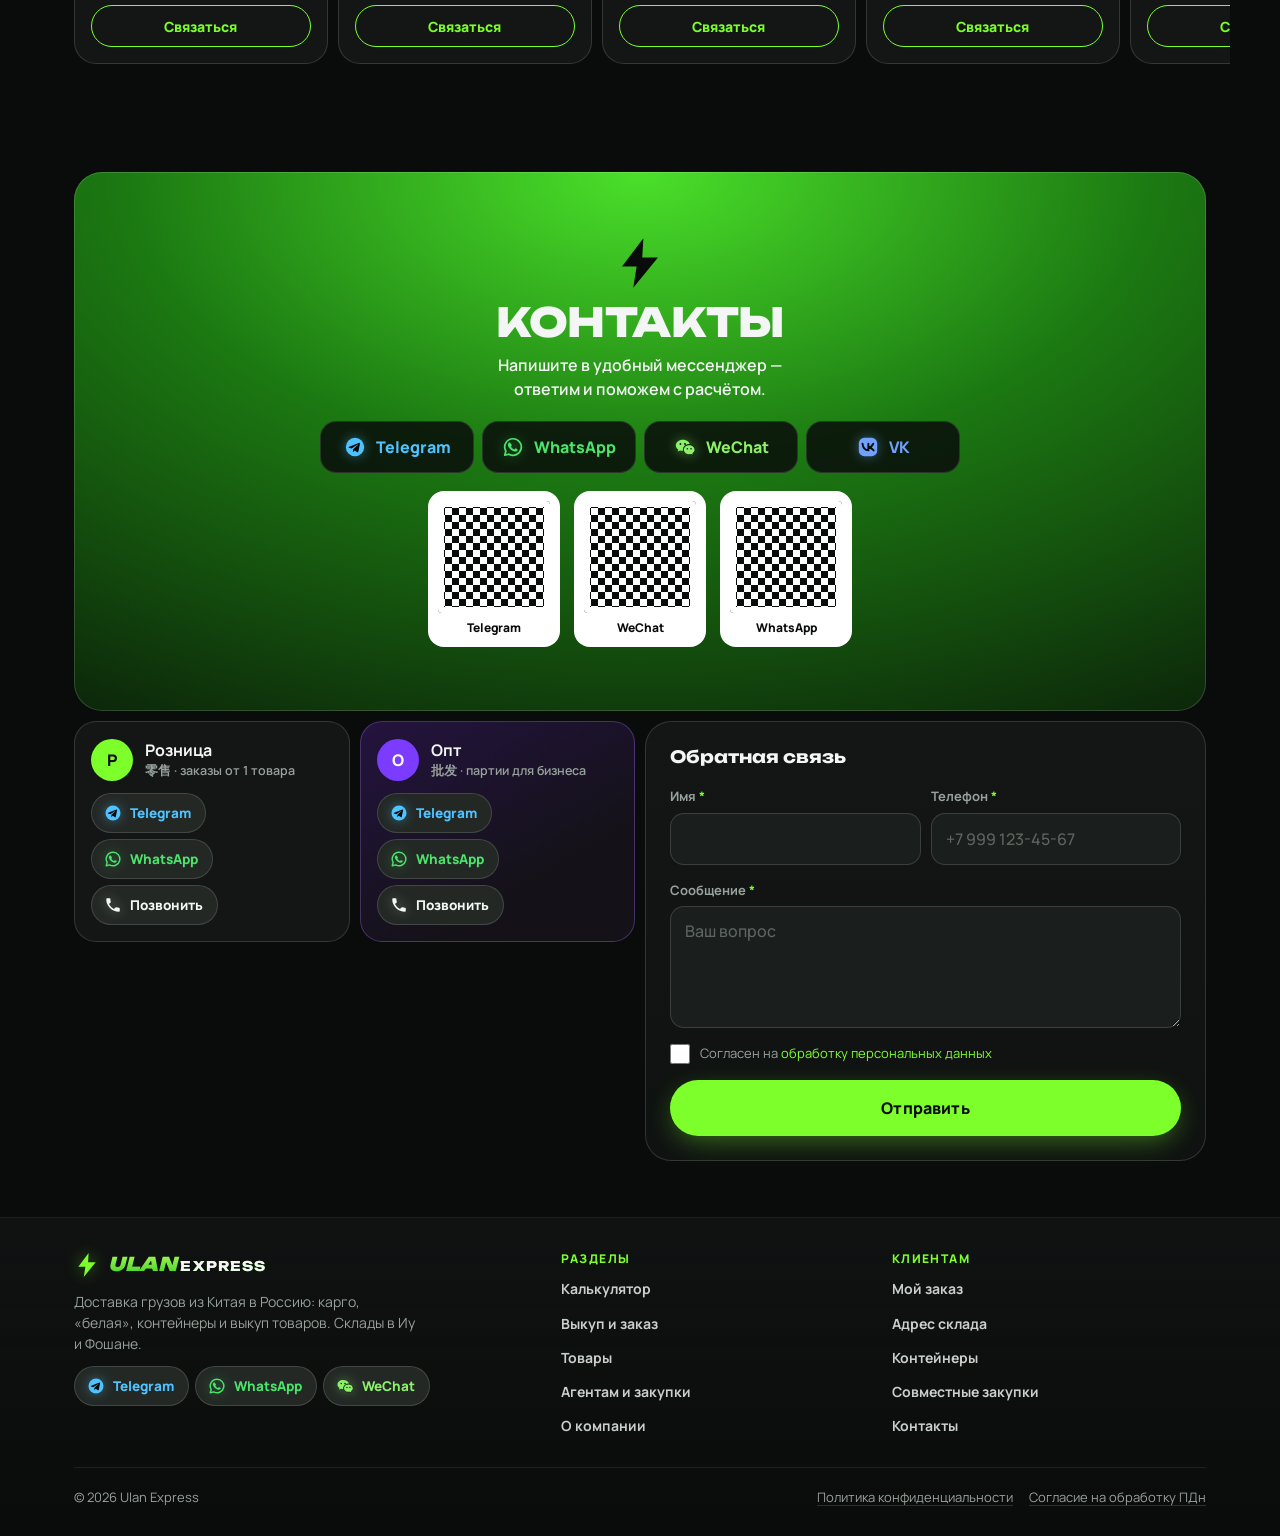
==== commit 60f15383: "Add files via upload" ====
--- a/about.html
+++ b/about.html
@@ -134,7 +134,7 @@
           <div class="pills">
             <a href="https://t.me/ulanexpress_Logistics" target="_blank" rel="noopener" class="pill pill--tg">Telegram</a>
             <a href="#" class="pill pill--wa" data-toast="Демо: WhatsApp менеджера по рознице">WhatsApp</a>
-            <a href="#" class="pill" data-toast="Демо: телефон менеджера по рознице">Позвонить</a>
+            <a href="#" class="pill pill--ph" data-toast="Демо: телефон менеджера по рознице">Позвонить</a>
           </div>
         </div>
         <div class="mgr mgr--violet">
@@ -142,7 +142,7 @@
           <div class="pills">
             <a href="https://t.me/ulanexpress_Logistics" target="_blank" rel="noopener" class="pill pill--tg">Telegram</a>
             <a href="#" class="pill pill--wa" data-toast="Демо: WhatsApp менеджера по опту">WhatsApp</a>
-            <a href="#" class="pill" data-toast="Демо: телефон менеджера по опту">Позвонить</a>
+            <a href="#" class="pill pill--ph" data-toast="Демо: телефон менеджера по опту">Позвонить</a>
           </div>
         </div>
       </div>
--- a/style.css
+++ b/style.css
@@ -33,7 +33,7 @@
 }
 
 *, *::before, *::after { box-sizing: border-box; }
-html { -webkit-text-size-adjust: 100%; scroll-behavior: smooth; scroll-padding-top: 76px; }
+html { -webkit-text-size-adjust: 100%; scroll-behavior: smooth; scroll-padding-top: 76px; overflow-x: clip; }
 body {
   margin: 0;
   background: var(--bg);
@@ -43,11 +43,44 @@
   line-height: 1.5;
   -webkit-font-smoothing: antialiased;
   overflow-x: hidden;
+  overflow-x: clip;
   padding-bottom: calc(var(--tabbar-h) + env(safe-area-inset-bottom) + 12px);
-  background-image:
-    radial-gradient(600px 400px at 100% 0%, rgba(124, 255, 43, .07), transparent 60%),
-    radial-gradient(500px 500px at 0% 40%, rgba(123, 60, 255, .08), transparent 60%);
-  background-attachment: fixed;
+}
+
+/* ---------- Фон: один закреплённый слой за страницей ----------
+   Анимируются только transform и opacity — это делает видеокарта,
+   при прокрутке ничего не перерисовывается. */
+.bg-fx { position: fixed; inset: 0; z-index: -1; overflow: hidden; pointer-events: none; contain: strict; }
+.bg-fx::before { /* статичные свечения */
+  content: ""; position: absolute; inset: 0;
+  background:
+    radial-gradient(600px 400px at 100% 0%, rgba(124, 255, 43, .08), transparent 60%),
+    radial-gradient(500px 500px at 0% 40%, rgba(123, 60, 255, .09), transparent 60%);
+}
+.bg-fx::after { /* сетка точек, растворяется к низу */
+  content: ""; position: absolute; inset: 0;
+  background: radial-gradient(circle, rgba(124, 255, 43, .2) 1px, transparent 1.6px) 0 0 / 26px 26px;
+  -webkit-mask: radial-gradient(130% 75% at 50% 0%, #000, transparent 72%);
+  mask: radial-gradient(130% 75% at 50% 0%, #000, transparent 72%);
+}
+.bg-fx__blob { position: absolute; width: 46vmax; height: 46vmax; border-radius: 50%; will-change: transform; }
+.bg-fx__blob--a { left: -22vmax; top: 35vh; background: radial-gradient(closest-side, rgba(123, 60, 255, .2), transparent); animation: drift-a 26s ease-in-out infinite alternate; }
+.bg-fx__blob--b { right: -24vmax; top: -12vh; background: radial-gradient(closest-side, rgba(124, 255, 43, .14), transparent); animation: drift-b 32s ease-in-out infinite alternate; }
+/* «Экспресс-трассы»: росчерк летит справа снизу влево вверх — как маршрут Китай → Россия */
+.bg-fx__streak {
+  position: absolute; left: 0; top: var(--y); width: 150px; height: 2px; border-radius: 2px; opacity: 0;
+  background: linear-gradient(270deg, transparent, rgba(124, 255, 43, .55) 70%, #F4FFE8);
+  box-shadow: 0 0 10px rgba(124, 255, 43, .55);
+  will-change: transform, opacity;
+  animation: streak var(--t) linear var(--d) infinite;
+}
+@keyframes drift-a { to { transform: translate3d(22vw, -18vh, 0) scale(1.2); } }
+@keyframes drift-b { to { transform: translate3d(-18vw, 30vh, 0) scale(.85); } }
+@keyframes streak {
+  0% { transform: translate3d(110vw, 26vw, 0) rotate(16deg); opacity: 0; }
+  2% { opacity: .85; }
+  12% { opacity: .85; }
+  15%, 100% { transform: translate3d(-40vw, -16vw, 0) rotate(16deg); opacity: 0; }
 }
 body.no-scroll { overflow: hidden; }
 img, svg { display: block; max-width: 100%; }
@@ -57,10 +90,25 @@
 :focus-visible { outline: 2px solid var(--neon); outline-offset: 3px; border-radius: 8px; }
 [hidden] { display: none !important; }
 
+/* ---------- Scrollbar (Chrome, Edge, Safari / Firefox) ---------- */
+::-webkit-scrollbar { width: 12px; height: 12px; }
+::-webkit-scrollbar-track { background: var(--bg); }
+::-webkit-scrollbar-thumb { border-radius: 999px; border: 3px solid var(--bg); background: linear-gradient(180deg, var(--neon-2), var(--neon-deep)); }
+::-webkit-scrollbar-thumb:hover { border-width: 2px; background: var(--neon); }
+::-webkit-scrollbar-corner { background: var(--bg); }
+.modal__sheet::-webkit-scrollbar-track, .drawer::-webkit-scrollbar-track, textarea::-webkit-scrollbar-track { background: transparent; }
+.modal__sheet::-webkit-scrollbar-thumb { border-color: var(--surface); }
+.drawer::-webkit-scrollbar-thumb { border-color: #0A0C0B; }
+textarea::-webkit-scrollbar-thumb { border-color: var(--surface-2); }
+@supports not selector(::-webkit-scrollbar) {
+  html, .modal__sheet, .drawer, textarea { scrollbar-width: thin; scrollbar-color: var(--neon) transparent; }
+}
+
 .container { width: 100%; max-width: 1180px; margin-inline: auto; padding-inline: var(--gutter); }
 .section { margin-top: 56px; }
 .section__head { margin-bottom: 20px; }
-.section__head--row { display: flex; align-items: end; justify-content: space-between; gap: 12px; }
+.section__head--row { display: flex; flex-wrap: wrap; align-items: end; justify-content: space-between; gap: 0 12px; }
+.section__head--row > div { min-width: 0; }
 .eyebrow {
   display: inline-block; margin-bottom: 8px;
   font-size: 12px; font-weight: 800; letter-spacing: .12em; text-transform: uppercase;
@@ -71,7 +119,7 @@
 .muted { color: var(--muted); margin: 0; }
 .small { font-size: 14px; }
 .note { margin: 14px 0 0; padding: 12px 14px; border-radius: var(--radius-sm); background: rgba(255, 200, 61, .08); border: 1px solid rgba(255, 200, 61, .25); color: #FFE29A; font-size: 14px; }
-.link-sm { display: inline-block; margin-top: 10px; font-size: 14px; font-weight: 700; color: var(--neon); }
+.link-sm { display: inline-block; margin-top: 4px; padding: 6px 0; font-size: 14px; font-weight: 700; color: var(--neon); }
 
 /* ---------- Buttons ---------- */
 .btn {
@@ -88,7 +136,7 @@
 .btn--ghost { border: 1.5px solid var(--line-2); background: rgba(255, 255, 255, .04); backdrop-filter: blur(6px); }
 .btn--ghost:hover { border-color: var(--neon); color: var(--neon); }
 .btn--light { background: #fff; color: #0A0C0B; }
-.btn--block { width: 100%; }
+.btn--block { width: 100%; white-space: normal; text-align: center; line-height: 1.2; }
 .btn--lg { min-height: 56px; font-size: 16px; }
 .btn--sm { min-height: 40px; padding: 0 16px; font-size: 14px; }
 
@@ -100,22 +148,23 @@
   -webkit-backdrop-filter: blur(14px) saturate(140%);
   border-bottom: 1px solid var(--line);
 }
-.header__inner { display: flex; align-items: center; justify-content: space-between; gap: 16px; height: 64px; }
-.logo { display: inline-flex; align-items: center; gap: 8px; }
-.logo__bolt { width: 26px; height: 26px; fill: var(--neon); filter: drop-shadow(0 0 8px var(--neon-glow)); }
+/* mobile-first: компактная шапка, логотип плавно растёт с шириной экрана (≥ 640px — полный размер) */
+.header__inner { display: flex; align-items: center; justify-content: space-between; gap: 8px; height: 64px; }
+.logo { display: inline-flex; align-items: center; gap: 6px; min-width: 0; }
+.logo__bolt { flex: none; width: 22px; height: 22px; fill: var(--neon); filter: drop-shadow(0 0 8px var(--neon-glow)); }
 .logo__text {
-  font-family: var(--font-display); font-weight: 900; font-size: 19px; letter-spacing: -.02em; font-style: italic;
+  font-family: var(--font-display); font-weight: 900; font-size: clamp(13px, 4.2vw, 19px); letter-spacing: -.02em; font-style: italic; white-space: nowrap;
   background: linear-gradient(180deg, var(--neon-2), var(--neon-deep));
   -webkit-background-clip: text; background-clip: text; color: transparent;
 }
 .logo__text span { margin-left: 4px; color: var(--text); -webkit-text-fill-color: var(--text); font-weight: 700; font-size: .7em; letter-spacing: .08em; font-style: normal; }
 .nav { display: none; }
-.header__actions { display: flex; align-items: center; gap: 12px; }
-.lang { display: flex; align-items: center; gap: 2px; padding: 4px; border-radius: 999px; background: var(--surface-2); border: 1px solid var(--line); }
-.lang__btn { white-space: nowrap; min-width: 44px; height: 32px; padding: 0 10px; border-radius: 999px; font-weight: 800; font-size: 14px; color: var(--muted); transition: .2s; }
+.header__actions { flex: none; display: flex; align-items: center; gap: 8px; }
+.lang { display: flex; align-items: center; gap: 2px; padding: 3px; border-radius: 999px; background: var(--surface-2); border: 1px solid var(--line); }
+.lang__btn { white-space: nowrap; min-width: 38px; height: 36px; padding: 0 8px; border-radius: 999px; font-weight: 800; font-size: 13px; color: var(--muted); transition: .2s; }
 .lang__btn.is-active { background: var(--neon); color: #0A0C0B; }
 .lang__sep { display: none; }
-.burger { width: 44px; height: 44px; border-radius: 50%; background: var(--surface-2); border: 1px solid var(--line); display: grid; place-content: center; gap: 4px; }
+.burger { flex: none; width: 42px; height: 42px; border-radius: 50%; background: var(--surface-2); border: 1px solid var(--line); display: grid; place-content: center; gap: 4px; }
 .burger span { display: block; width: 18px; height: 2px; border-radius: 2px; background: var(--text); transition: .25s; }
 .burger.is-open span:nth-child(1) { transform: translateY(6px) rotate(45deg); }
 .burger.is-open span:nth-child(2) { opacity: 0; }
@@ -142,10 +191,10 @@
   box-shadow: 0 24px 60px -24px rgba(124, 255, 43, .5), inset 0 0 0 1px rgba(255, 255, 255, .12);
   min-height: 460px; display: flex; flex-direction: column;
 }
-.hero__bolts { position: absolute; inset: 0; width: 100%; height: 100%; z-index: -1; }
-.hero__bolts path { fill: none; stroke: #F4FFE8; stroke-width: 3.2; stroke-linejoin: miter; stroke-linecap: round; filter: drop-shadow(0 0 4px #DFFFB8) drop-shadow(0 0 14px #7CFF2B) drop-shadow(0 0 28px #7CFF2B); opacity: .9; animation: flicker 4s infinite; }
-.hero__bolts path.thin { stroke-width: 1.8; opacity: .6; animation-delay: 1.3s; }
-.hero__bolts path:nth-child(2) { animation-delay: .7s; }
+/* мерцает весь слой молний (opacity слоя — на видеокарте), а не отдельные линии со свечением */
+.hero__bolts { position: absolute; inset: 0; width: 100%; height: 100%; z-index: -1; will-change: opacity; animation: flicker 4s infinite; }
+.hero__bolts path { fill: none; stroke: #F4FFE8; stroke-width: 3.2; stroke-linejoin: miter; stroke-linecap: round; filter: drop-shadow(0 0 4px #DFFFB8) drop-shadow(0 0 14px #7CFF2B) drop-shadow(0 0 28px #7CFF2B); opacity: .9; }
+.hero__bolts path.thin { stroke-width: 1.8; opacity: .6; }
 .hero__glow { position: absolute; z-index: -1; width: 380px; height: 380px; right: -120px; bottom: -120px; border-radius: 50%; background: radial-gradient(circle, rgba(182, 255, 92, .55), transparent 65%); filter: blur(10px); }
 .hero__content { position: relative; z-index: 1; }
 .badge {
@@ -341,7 +390,7 @@
   padding: 16px; border-radius: 18px; background: var(--neon); color: #0A0C0B;
 }
 .marking__code span { font-weight: 800; font-size: 13px; text-transform: uppercase; letter-spacing: .08em; }
-.marking__code strong { font-family: var(--font-display); font-weight: 900; font-size: 24px; letter-spacing: .02em; }
+.marking__code strong { font-family: var(--font-display); font-weight: 900; font-size: clamp(18px, 6.4vw, 24px); letter-spacing: .02em; white-space: nowrap; }
 .marking__text {
   margin: 0; padding: 14px; border-radius: 14px; background: #0B0E0C; border: 1px solid var(--line-2);
   font-family: var(--font); font-size: 14px; line-height: 1.7; white-space: pre-wrap; word-break: break-word;
@@ -359,11 +408,12 @@
 /* ---------- Categories ---------- */
 .cats { display: grid; gap: 8px; }
 .cat { border-radius: 18px; background: var(--surface); border: 1px solid var(--line-2); overflow: hidden; }
-.cat[open] { border-color: rgba(124, 255, 43, .45); }
+.cat { transition: border-color .3s; }
+.cat.is-open { border-color: rgba(124, 255, 43, .45); }
 .cat summary { display: flex; align-items: center; gap: 12px; padding: 14px; cursor: pointer; list-style: none; font-weight: 800; }
 .cat summary::-webkit-details-marker { display: none; }
 .cat summary::after { content: "+"; margin-left: auto; font-size: 22px; color: var(--neon); transition: transform .2s; }
-.cat[open] summary::after { transform: rotate(45deg); }
+.cat.is-open summary::after { transform: rotate(45deg); }
 .cat summary small { display: block; font-weight: 600; color: var(--muted); font-size: 12px; }
 .cat__letter { flex: none; display: grid; place-items: center; width: 42px; height: 42px; border-radius: 12px; background: var(--neon); color: #0A0C0B; font-family: var(--font-display); font-size: 18px; }
 .cat p { margin: 0; padding: 0 14px 16px 68px; color: var(--muted); font-size: 14px; }
@@ -451,7 +501,9 @@
 .cta__bolt { width: 54px; height: 54px; margin: 0 auto 10px; fill: #0A0C0B; }
 .cta p { margin: 0 auto 20px; max-width: 32ch; font-weight: 600; }
 .socials { display: grid; grid-template-columns: 1fr 1fr; gap: 8px; }
-.soc { display: grid; place-items: center; min-height: 52px; border-radius: 16px; font-weight: 800; background: rgba(10, 12, 11, .85); border: 1px solid rgba(255, 255, 255, .12); transition: transform .15s; }
+.soc .ico, .pill .ico { flex: none; width: 22px; height: 22px; filter: drop-shadow(0 0 6px color-mix(in srgb, currentColor 45%, transparent)); }
+.pill .ico { width: 18px; height: 18px; }
+.soc { display: flex; align-items: center; justify-content: center; gap: 10px; min-height: 52px; border-radius: 16px; font-weight: 800; background: rgba(10, 12, 11, .85); border: 1px solid rgba(255, 255, 255, .12); transition: transform .15s; }
 .soc:active { transform: scale(.97); }
 .soc--tg { color: #4FC3FF; }
 .soc--wa { color: #4BE36B; }
@@ -459,8 +511,18 @@
 .soc--vk { color: #6FA3FF; }
 
 /* ---------- Footer ---------- */
-.footer { margin-top: 56px; padding: 28px 0 24px; border-top: 1px solid var(--line); }
-.footer__inner { display: flex; flex-direction: column; gap: 10px; }
+.footer { margin-top: 56px; padding: 32px 0 24px; border-top: 1px solid var(--line); background: linear-gradient(180deg, rgba(19, 22, 21, .7), rgba(10, 12, 11, 0)); }
+.footer__top { display: grid; grid-template-columns: 1fr 1fr; gap: 28px 16px; }
+.footer__brand { grid-column: 1 / -1; display: flex; flex-direction: column; align-items: flex-start; gap: 12px; }
+.footer__brand p { margin: 0; max-width: 38ch; color: var(--muted); font-size: 14px; }
+.footer__col { display: flex; flex-direction: column; min-width: 0; }
+.footer__title { margin-bottom: 4px; font-size: 12px; font-weight: 800; letter-spacing: .12em; text-transform: uppercase; color: var(--neon); }
+.footer__col a { padding: 8px 0; font-size: 14px; font-weight: 700; line-height: 1.3; color: #C9D0CC; transition: color .2s; }
+.footer__col a:hover { color: var(--neon); }
+.footer__bottom { margin-top: 24px; padding-top: 16px; border-top: 1px solid var(--line); display: flex; flex-direction: column; gap: 8px; font-size: 13px; color: var(--muted); }
+.footer__legal { display: flex; flex-wrap: wrap; gap: 4px 16px; }
+.footer__legal a { padding: 4px 0; text-decoration: underline; text-decoration-color: var(--line-2); text-underline-offset: 3px; }
+.footer__legal a:hover { color: var(--neon); }
 
 /* ---------- FAB + Tabbar ---------- */
 .fab {
@@ -469,6 +531,8 @@
   background: #EDEFEE; box-shadow: 0 10px 30px rgba(0, 0, 0, .5), 0 0 0 6px rgba(237, 239, 238, .12);
 }
 .fab svg { width: 26px; height: 26px; fill: #0A0C0B; }
+.fab { transition: opacity .25s, transform .25s; }
+.fab.is-hidden { opacity: 0; transform: scale(.6); pointer-events: none; }
 
 .tabbar {
   position: fixed; z-index: 50; left: 10px; right: 10px; bottom: calc(10px + env(safe-area-inset-bottom));
@@ -510,6 +574,9 @@
   box-shadow: 0 12px 30px rgba(0, 0, 0, .5); opacity: 0; pointer-events: none; transition: .3s;
 }
 .toast.is-show { opacity: 1; transform: translate(-50%, 0); }
+/* при открытом окне заявки уведомление сверху, чтобы не закрывать поля и кнопку */
+.no-scroll .toast { top: calc(14px + env(safe-area-inset-top)); bottom: auto; transform: translate(-50%, -20px); }
+.no-scroll .toast.is-show { transform: translate(-50%, 0); }
 
 /* ---------- Animations ---------- */
 @keyframes flicker { 0%, 100% { opacity: .75; } 46% { opacity: .75; } 48% { opacity: .15; } 50% { opacity: .9; } 52% { opacity: .3; } 54% { opacity: .8; } }
@@ -533,11 +600,25 @@
   .steps li { font-size: 11.5px; padding: 10px; }
 }
 
+/* Очень узкие экраны (iPhone SE 1, старые Android) */
+@media (max-width: 340px) {
+  .card { padding: 14px 12px; }
+  .card__title { font-size: 14px; }
+  .card__arrow { left: 12px; }
+}
+
 /* ==========================================================
    Tablets (≥ 640px)
    ========================================================== */
 @media (min-width: 640px) {
   :root { --gutter: 24px; }
+  .header__inner { gap: 16px; }
+  .header__actions { gap: 12px; }
+  .logo { gap: 8px; }
+  .logo__bolt { width: 26px; height: 26px; }
+  .lang { padding: 4px; }
+  .lang__btn { min-width: 44px; padding: 0 10px; font-size: 14px; }
+  .burger { width: 44px; height: 44px; }
   .grid-4 { grid-template-columns: repeat(4, 1fr); }
   .stats { grid-template-columns: repeat(4, 1fr); }
   .trust { grid-template-columns: 1.3fr 1fr; }
@@ -545,7 +626,9 @@
   .wh { grid-template-columns: repeat(3, 1fr); }
   .socials { grid-template-columns: repeat(4, 1fr); max-width: 640px; margin-inline: auto; }
   .rail { grid-auto-columns: 34%; }
-  .footer__inner { flex-direction: row; align-items: center; justify-content: space-between; }
+  .footer__top { grid-template-columns: 1.5fr 1fr 1fr; }
+  .footer__brand { grid-column: auto; }
+  .footer__bottom { flex-direction: row; align-items: center; justify-content: space-between; }
   .calc, .panel { padding: 24px; }
   .track { flex-direction: row; flex-wrap: wrap; align-items: center; justify-content: space-between; }
   .track__form { flex: 1 1 380px; }
@@ -556,6 +639,8 @@
    ========================================================== */
 @media (min-width: 1024px) {
   body { padding-bottom: 0; }
+  .bg-fx__blob { width: 60vmax; height: 60vmax; }
+  .bg-fx__streak { width: 220px; }
   .section { margin-top: 96px; }
   .nav { display: flex; gap: 22px; font-weight: 700; font-size: 15px; }
   .nav a { color: var(--muted); transition: color .2s; white-space: nowrap; }
@@ -626,17 +711,13 @@
 .hdr-icon svg { width: 20px; height: 20px; fill: var(--neon); }
 .drawer__nav a.is-active { color: var(--neon); }
 
-/* footer nav */
-.footer__nav { display: flex; flex-wrap: wrap; gap: 8px 18px; font-size: 14px; font-weight: 700; }
-.footer__nav a { color: var(--muted); }
-.footer__nav a:hover { color: var(--neon); }
-.footer .muted a { text-decoration: underline; text-underline-offset: 3px; }
 
 /* ---------- Home: Карго или «Белая» ---------- */
 .compare { display: grid; gap: 10px; }
 .cmp { display: flex; flex-direction: column; gap: 12px; padding: 18px; border-radius: 22px; background: var(--surface); border: 1px solid var(--line-2); }
 .cmp--white { background: linear-gradient(160deg, #24133F, #141218 60%); border-color: rgba(176, 123, 255, .3); }
-.cmp__top { display: flex; align-items: baseline; justify-content: space-between; gap: 10px; }
+.cmp { min-width: 0; }
+.cmp__top { display: flex; flex-wrap: wrap; align-items: baseline; justify-content: space-between; gap: 0 10px; }
 .cmp__price { font-family: var(--font-display); font-weight: 800; color: var(--neon); white-space: nowrap; }
 .cmp--white .cmp__price { color: var(--violet-2); }
 .cmp ul { margin: 0; padding: 0; list-style: none; display: grid; gap: 6px; font-size: 14px; font-weight: 600; color: #D5DBD7; }
@@ -702,7 +783,7 @@
 .mgr__head small { display: block; color: var(--muted); font-size: 12.5px; font-weight: 600; }
 .mgrs { display: grid; gap: 10px; }
 .pills { display: flex; flex-wrap: wrap; gap: 6px; }
-.pill { display: inline-flex; align-items: center; min-height: 40px; padding: 0 14px; border-radius: 999px; background: var(--surface-3); border: 1px solid var(--line-2); font-weight: 800; font-size: 13.5px; }
+.pill { display: inline-flex; align-items: center; gap: 8px; min-height: 40px; padding: 0 14px 0 12px; border-radius: 999px; background: var(--surface-3); border: 1px solid var(--line-2); font-weight: 800; font-size: 13.5px; }
 .pill--tg { color: #4FC3FF; }
 .pill--wa { color: #4BE36B; }
 .pill--wc { color: #8CF06B; }
@@ -728,7 +809,7 @@
 }
 .pcard__img { font-size: 54px; }
 .labels { position: absolute; top: 8px; left: 8px; display: flex; flex-wrap: wrap; gap: 4px; }
-.lbl { padding: 3px 8px; border-radius: 999px; font-size: 10.5px; font-weight: 800; text-transform: uppercase; letter-spacing: .04em; }
+.lbl { padding: 3px 8px; border-radius: 999px; font-size: 11px; font-weight: 800; text-transform: uppercase; letter-spacing: .04em; }
 .lbl--hot { background: var(--neon); color: #0A0C0B; }
 .lbl--deal { background: var(--violet); color: #fff; }
 .pcard__body { flex: 1; display: flex; flex-direction: column; gap: 4px; padding: 12px; }
@@ -748,7 +829,8 @@
 .gallery__slide { scroll-snap-align: start; font-size: 120px; border-radius: 24px; border: 1px solid var(--line-2); }
 .gallery__slide small { position: absolute; left: 0; right: 0; bottom: 12px; text-align: center; font-size: 12px; font-weight: 700; color: var(--muted); }
 .gallery__dots { display: flex; justify-content: center; gap: 6px; margin-top: 10px; }
-.gallery__dots button { width: 8px; height: 8px; border-radius: 4px; background: var(--line-2); transition: .2s; }
+.gallery__dots button { position: relative; width: 8px; height: 8px; border-radius: 4px; background: var(--line-2); transition: .2s; }
+.gallery__dots button::before { content: ""; position: absolute; inset: -14px -6px; }
 .gallery__dots button.is-active { width: 22px; background: var(--neon); }
 .pinfo { display: flex; flex-direction: column; gap: 14px; }
 .pinfo .labels { position: static; }
@@ -841,7 +923,6 @@
   .search { flex: 0 0 300px; }
   .fchips { flex: 1; min-width: 0; margin-inline: 0; padding-inline: 0; }
   .thumbs { grid-template-columns: repeat(8, 1fr); }
-  .footer__inner { flex-wrap: wrap; }
 }
 @media (min-width: 1024px) {
   .page-head { margin-top: 44px; }
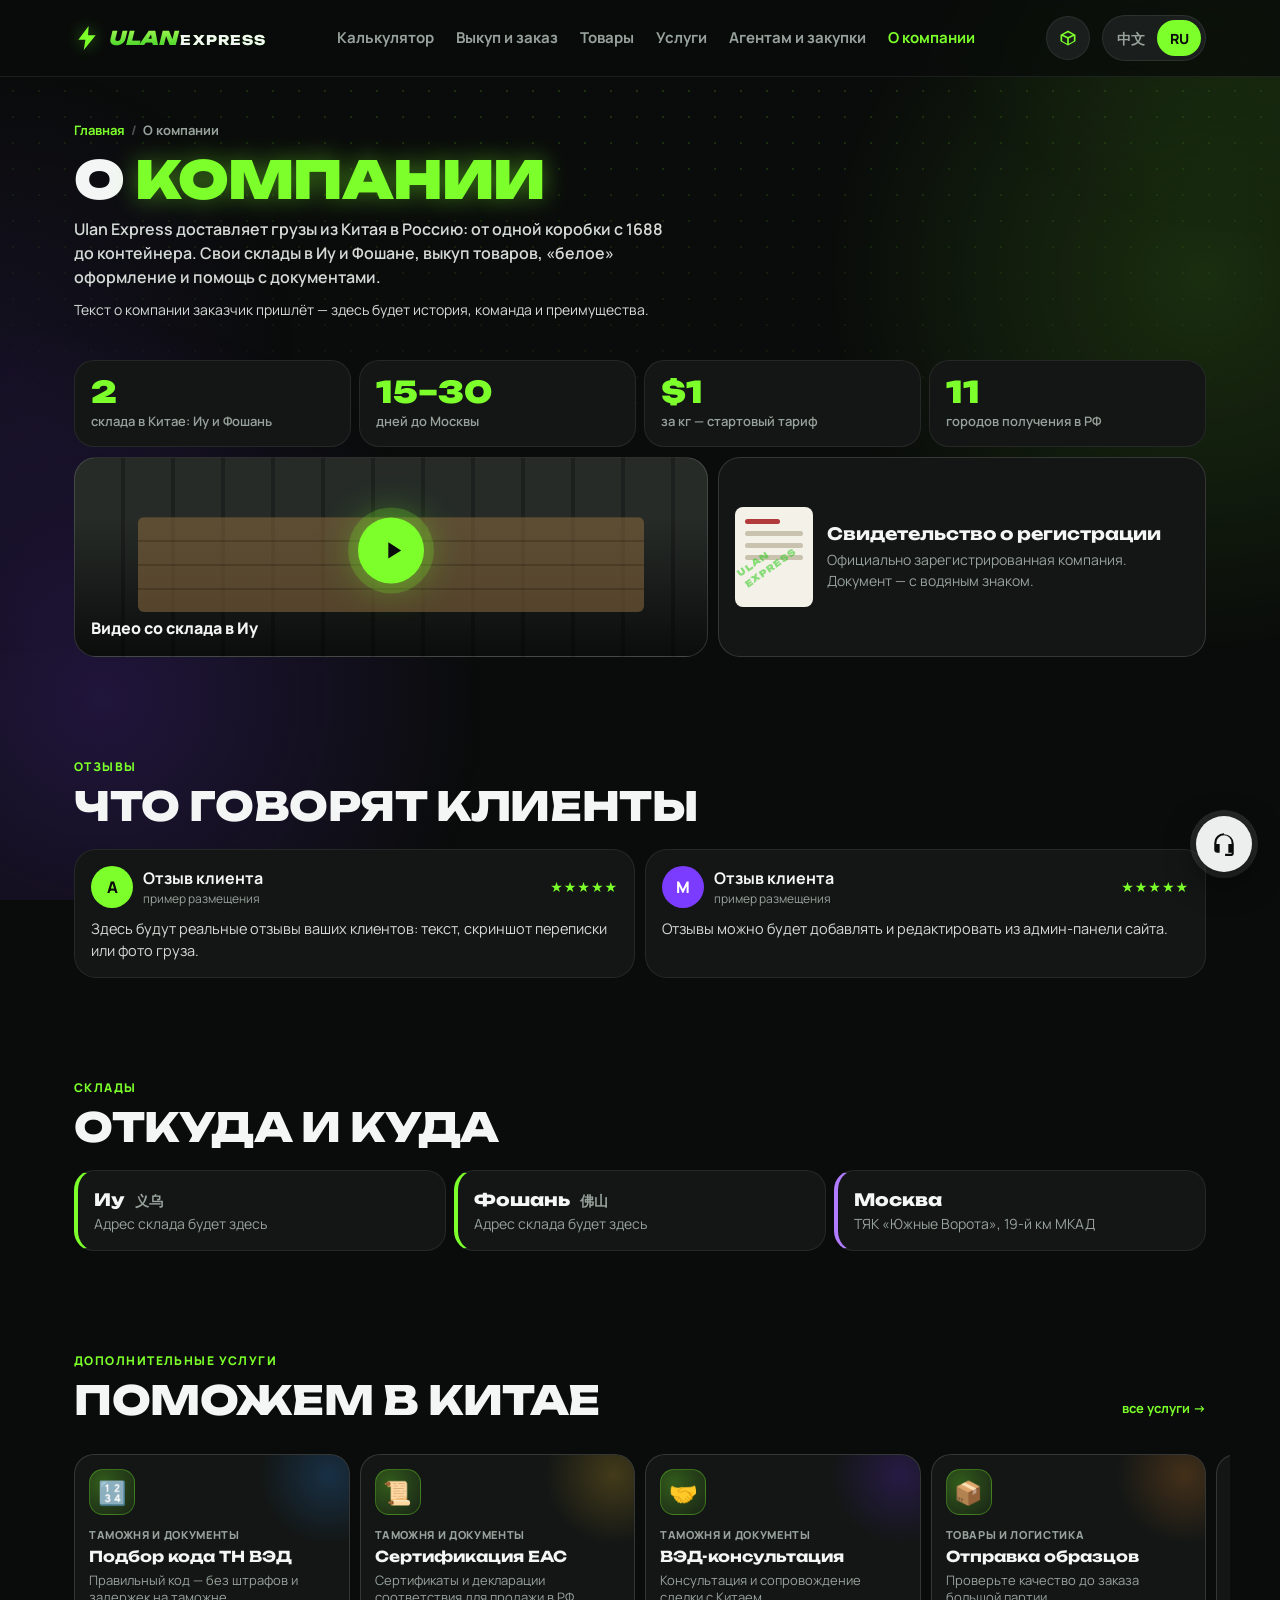
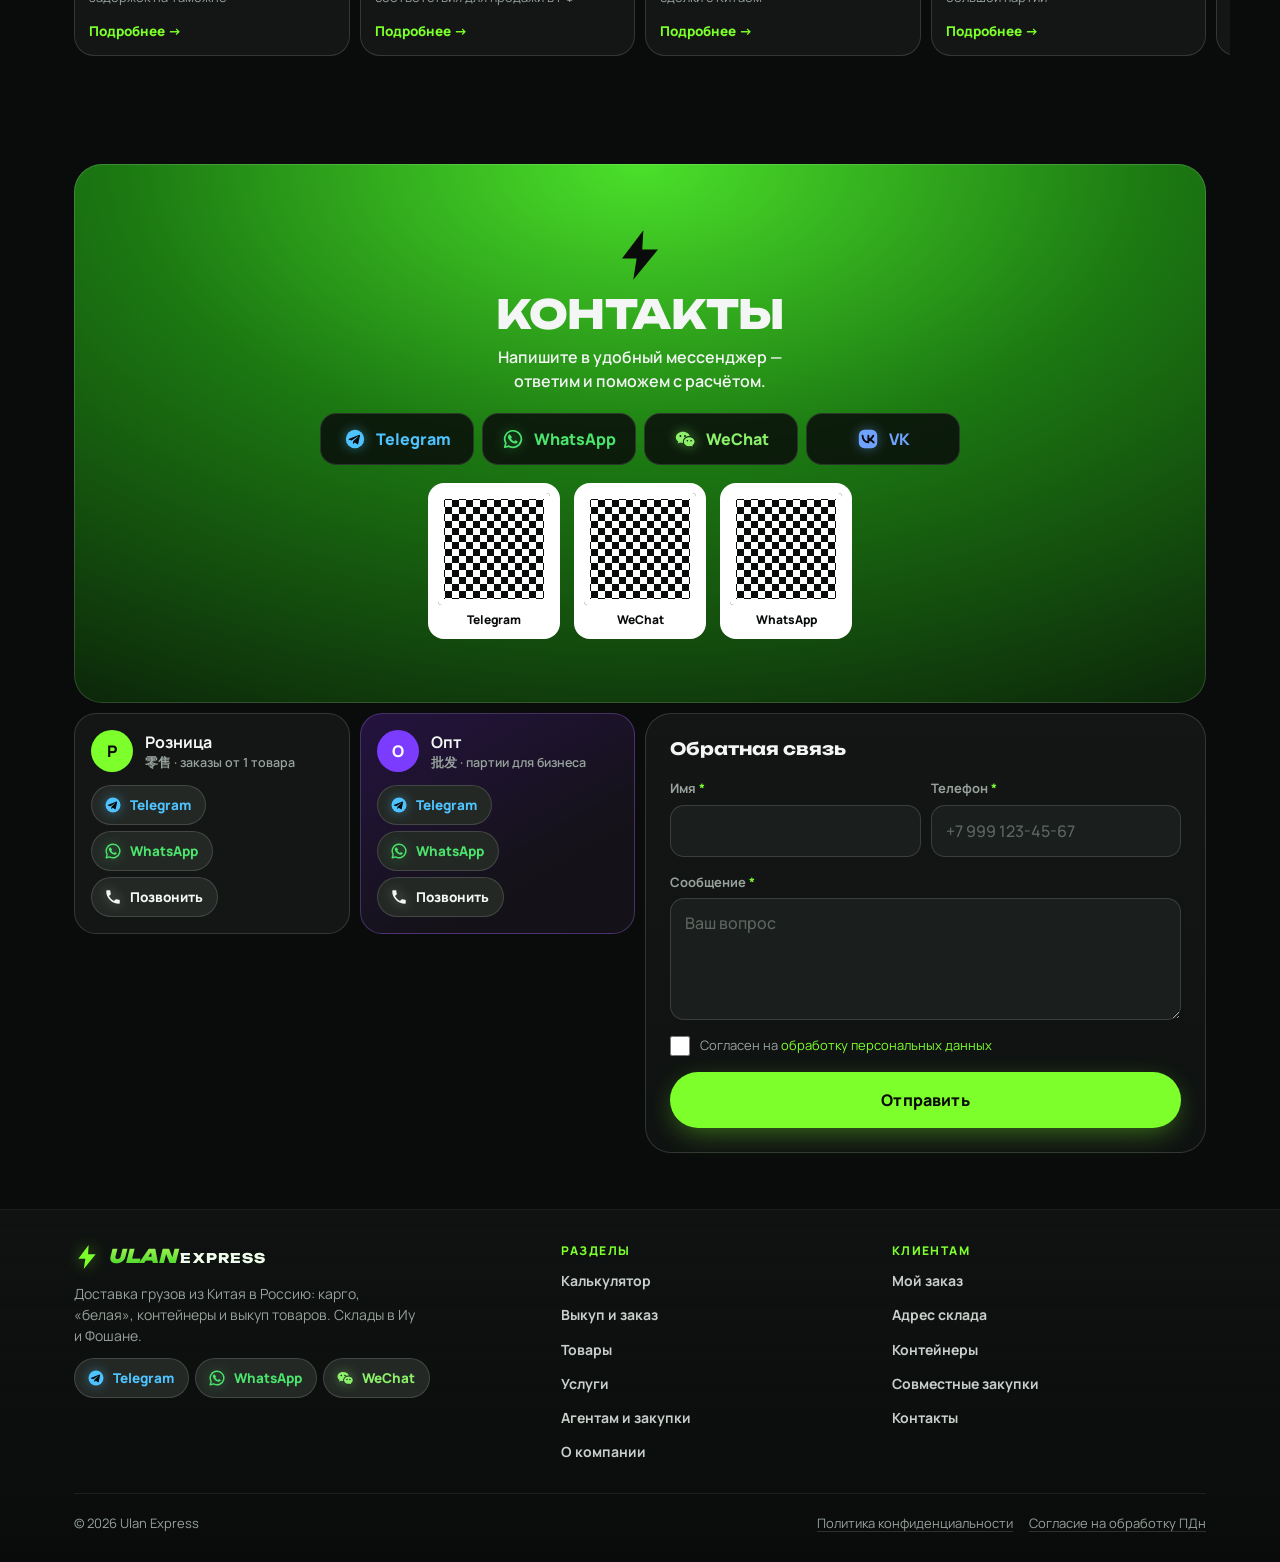
==== commit 97775163: "Add files via upload" ====
--- a/about.html
+++ b/about.html
@@ -1,166 +1,151 @@
-<!doctype html>
-<html lang="ru">
-<head>
-  <meta charset="utf-8">
-  <meta name="viewport" content="width=device-width, initial-scale=1, viewport-fit=cover">
-  <meta name="theme-color" content="#0A0C0B">
-  <title>О компании и контакты — Ulan Express</title>
-  <meta name="description" content="Ulan Express — доставка грузов из Китая: склады в Иу и Фошане, свидетельство о регистрации, отзывы клиентов, контакты и дополнительные услуги.">
-  <link rel="icon" href="data:image/svg+xml,%3Csvg xmlns='http://www.w3.org/2000/svg' viewBox='0 0 64 64'%3E%3Crect width='64' height='64' rx='16' fill='%230A0C0B'/%3E%3Cpath d='M36 6 14 36h14l-4 22 26-32H36z' fill='%237CFF2B'/%3E%3C/svg%3E">
-  <link rel="preconnect" href="https://fonts.googleapis.com">
-  <link rel="preconnect" href="https://fonts.gstatic.com" crossorigin>
-  <link href="https://fonts.googleapis.com/css2?family=Manrope:wght@400;500;600;700;800&family=Unbounded:wght@500;700;800;900&display=swap" rel="stylesheet">
-  <link rel="stylesheet" href="style.css">
-</head>
-<body data-page="about">
-
-<main>
-  <section class="container page-head">
-    <nav class="crumbs" aria-label="Навигация"><a href="index.html">Главная</a><span>О компании</span></nav>
-    <h1 class="h1">О <em>компании</em></h1>
-    <div class="about-text">
-      <p class="lead">Ulan Express доставляет грузы из Китая в Россию: от одной коробки с 1688 до контейнера. Свои склады в Иу и Фошане, выкуп товаров, «белое» оформление и помощь с документами.</p>
-      <p class="muted small">Текст о компании заказчик пришлёт — здесь будет история, команда и преимущества.</p>
-    </div>
-  </section>
-
-  <section class="container section section--tight">
-    <div class="stats">
-      <div class="stat"><b>2</b><span>склада в Китае: Иу и Фошань</span></div>
-      <div class="stat"><b>15–30</b><span>дней до Москвы</span></div>
-      <div class="stat"><b>$1</b><span>за кг — стартовый тариф</span></div>
-      <div class="stat"><b>11</b><span>городов получения в РФ</span></div>
-    </div>
-
-    <div class="trust">
-      <a href="#" class="video" data-toast="Демо: здесь откроется видео с VK Видео">
-        <span class="video__play" aria-hidden="true"><svg viewBox="0 0 24 24"><path d="M8 5v14l11-7z"/></svg></span>
-        <span class="video__label">Видео со склада в Иу</span>
-      </a>
-      <div class="license">
-        <div class="license__doc" aria-hidden="true">
-          <span></span><span></span><span></span><span></span>
-          <i class="license__wm">ULAN EXPRESS</i>
-        </div>
-        <div>
-          <h3 class="h3">Свидетельство о регистрации</h3>
-          <p class="muted small">Официально зарегистрированная компания. Документ — с водяным знаком.</p>
-        </div>
-      </div>
-    </div>
-  </section>
-
-  <!-- ============ ОТЗЫВЫ ============ -->
-  <section class="container section">
-    <div class="section__head">
-      <span class="eyebrow">Отзывы</span>
-      <h2 class="h2">Что говорят клиенты</h2>
-    </div>
-    <div class="reviews" style="margin-top:0">
-      <article class="review">
-        <div class="review__head"><span class="avatar">А</span><div><b>Отзыв клиента</b><small>пример размещения</small></div><span class="stars" aria-label="5 из 5">★★★★★</span></div>
-        <p>Здесь будут реальные отзывы ваших клиентов: текст, скриншот переписки или фото груза.</p>
-      </article>
-      <article class="review">
-        <div class="review__head"><span class="avatar avatar--violet">М</span><div><b>Отзыв клиента</b><small>пример размещения</small></div><span class="stars" aria-label="5 из 5">★★★★★</span></div>
-        <p>Отзывы можно будет добавлять и редактировать из админ-панели сайта.</p>
-      </article>
-    </div>
-  </section>
-
-  <!-- ============ СКЛАДЫ ============ -->
-  <section class="container section" id="warehouses">
-    <div class="section__head">
-      <span class="eyebrow">Склады</span>
-      <h2 class="h2">Откуда и куда</h2>
-    </div>
-    <div class="wh">
-      <div class="wh__item"><span class="wh__city">Иу <small>义乌</small></span><p class="muted small">Адрес склада будет здесь</p></div>
-      <div class="wh__item"><span class="wh__city">Фошань <small>佛山</small></span><p class="muted small">Адрес склада будет здесь</p></div>
-      <div class="wh__item wh__item--ru"><span class="wh__city">Москва</span><p class="muted small">ТЯК «Южные Ворота», 19-й км МКАД</p></div>
-    </div>
-  </section>
-
-  <!-- ============ ДОП. УСЛУГИ ============ -->
-  <section class="section" id="services">
-    <div class="container section__head section__head--row">
-      <div>
-        <span class="eyebrow">Дополнительные услуги</span>
-        <h2 class="h2">Поможем в Китае</h2>
-      </div>
-      <span class="swipe-hint" aria-hidden="true">листайте →</span>
-    </div>
-    <div class="rail" tabindex="0" aria-label="Дополнительные услуги">
-      <article class="svc"><span class="svc__ic">🏢</span><h3>Компания в Китае</h3><p>Регистрация под ключ</p><button class="svc__btn" type="button" data-modal="Регистрация компании в Китае" data-eyebrow="Заявка на услугу">Связаться</button></article>
-      <article class="svc"><span class="svc__ic">🏪</span><h3>Аренда помещения</h3><p>Магазин или торговое помещение</p><button class="svc__btn" type="button" data-modal="Аренда магазина / торгового помещения" data-eyebrow="Заявка на услугу">Связаться</button></article>
-      <article class="svc"><span class="svc__ic">✈️</span><h3>Авиабилеты и отели</h3><p>Подберём перелёт и проживание</p><button class="svc__btn" type="button" data-modal="Авиабилеты и гостиницы" data-eyebrow="Заявка на услугу" data-placeholder="Даты поездки, город, пожелания">Связаться</button></article>
-      <article class="svc"><span class="svc__ic">🔢</span><h3>Код ТН ВЭД</h3><p>Подбор кода для таможни</p><button class="svc__btn" type="button" data-modal="Подбор кода ТН ВЭД" data-eyebrow="Заявка на услугу">Связаться</button></article>
-      <article class="svc"><span class="svc__ic">📜</span><h3>Сертификация ЕАС</h3><p>Сертификаты и декларации</p><button class="svc__btn" type="button" data-modal="Сертификация ЕАС" data-eyebrow="Заявка на услугу">Связаться</button></article>
-      <article class="svc"><span class="svc__ic">📦</span><h3>Образцы</h3><p>Отправка образцов до партии</p><button class="svc__btn" type="button" data-modal="Отправка образцов" data-eyebrow="Заявка на услугу">Связаться</button></article>
-      <article class="svc"><span class="svc__ic">🤝</span><h3>ВЭД-консультация</h3><p>Консультация и сопровождение</p><button class="svc__btn" type="button" data-modal="ВЭД-консультация и сопровождение" data-eyebrow="Заявка на услугу">Связаться</button></article>
-      <article class="svc"><span class="svc__ic">🏬</span><h3>Фулфилмент</h3><p>В Китае и Москве</p><button class="svc__btn" type="button" data-modal="Фулфилмент в Китае и Москве" data-eyebrow="Заявка на услугу">Связаться</button></article>
-      <article class="svc"><span class="svc__ic">📶</span><h3>SIM и WeChat</h3><p>Связь, WeChat и Alipay</p><button class="svc__btn" type="button" data-modal="SIM-карта, WeChat и Alipay" data-eyebrow="Заявка на услугу">Связаться</button></article>
-      <article class="svc"><span class="svc__ic">💱</span><h3>Обмен валюты</h3><p>Пополнение WeChat / Alipay</p><button class="svc__btn" type="button" data-modal="Обмен валюты" data-eyebrow="Заявка на услугу">Связаться</button></article>
-      <article class="svc"><span class="svc__ic">🛂</span><h3>Рабочая виза</h3><p>Оформление документов</p><button class="svc__btn" type="button" data-modal="Рабочая виза" data-eyebrow="Заявка на услугу">Связаться</button></article>
-      <article class="svc"><span class="svc__ic">🗣️</span><h3>Переводчик</h3><p>И встреча в аэропорту</p><button class="svc__btn" type="button" data-modal="Переводчик" data-eyebrow="Заявка на услугу" data-placeholder="Даты, город, тематика переговоров">Связаться</button></article>
-      <article class="svc"><span class="svc__ic">🏯</span><h3>Туризм</h3><p>Экскурсии и маршруты</p><button class="svc__btn" type="button" data-modal="Туристические услуги" data-eyebrow="Заявка на услугу">Связаться</button></article>
-      <article class="svc"><span class="svc__ic">🩺</span><h3>Медицина</h3><p>Сопровождение в клиниках</p><button class="svc__btn" type="button" data-modal="Медицинское сопровождение" data-eyebrow="Заявка на услугу">Связаться</button></article>
-    </div>
-  </section>
-
-  <!-- ============ КОНТАКТЫ ============ -->
-  <section class="container section" id="contacts">
-    <div class="cta">
-      <svg class="cta__bolt" viewBox="0 0 24 24" aria-hidden="true"><path d="M13.5 1 4 13.5h6.5L9 23l11-13.5h-7z"/></svg>
-      <h2 class="h2">Контакты</h2>
-      <p>Напишите в удобный мессенджер — ответим и поможем с расчётом.</p>
-      <div class="socials">
-        <a href="https://t.me/ulanexpress_Logistics" target="_blank" rel="noopener" class="soc soc--tg">Telegram</a>
-        <a href="#" class="soc soc--wa" data-toast="Ссылка на WhatsApp появится после согласования">WhatsApp</a>
-        <a href="#" class="soc soc--wc" data-toast="Здесь будет WeChat ID">WeChat</a>
-        <a href="#" class="soc soc--vk" data-toast="Ссылка на VK появится после согласования">VK</a>
-      </div>
-      <div class="qr-row" aria-label="QR-коды для связи с компьютера">
-        <div class="qr"><i></i>Telegram</div>
-        <div class="qr"><i></i>WeChat</div>
-        <div class="qr"><i></i>WhatsApp</div>
-      </div>
-    </div>
-
-    <div class="split" style="margin-top:10px">
-      <div class="mgrs" style="align-content:start">
-        <div class="mgr">
-          <div class="mgr__head"><span class="avatar">Р</span><div><b>Розница</b><small>零售 · заказы от 1 товара</small></div></div>
-          <div class="pills">
-            <a href="https://t.me/ulanexpress_Logistics" target="_blank" rel="noopener" class="pill pill--tg">Telegram</a>
-            <a href="#" class="pill pill--wa" data-toast="Демо: WhatsApp менеджера по рознице">WhatsApp</a>
-            <a href="#" class="pill pill--ph" data-toast="Демо: телефон менеджера по рознице">Позвонить</a>
-          </div>
-        </div>
-        <div class="mgr mgr--violet">
-          <div class="mgr__head"><span class="avatar avatar--violet">О</span><div><b>Опт</b><small>批发 · партии для бизнеса</small></div></div>
-          <div class="pills">
-            <a href="https://t.me/ulanexpress_Logistics" target="_blank" rel="noopener" class="pill pill--tg">Telegram</a>
-            <a href="#" class="pill pill--wa" data-toast="Демо: WhatsApp менеджера по опту">WhatsApp</a>
-            <a href="#" class="pill pill--ph" data-toast="Демо: телефон менеджера по опту">Позвонить</a>
-          </div>
-        </div>
-      </div>
-
-      <form class="panel" novalidate data-demo="Демо: сообщение уйдёт менеджеру в Telegram">
-        <h3 class="h3">Обратная связь</h3>
-        <div class="grid-2 grid-2--stack">
-          <label class="field"><span class="field__label">Имя <span class="req">*</span></span><input class="field__input" type="text" name="name" required autocomplete="given-name"></label>
-          <label class="field"><span class="field__label">Телефон <span class="req">*</span></span><input class="field__input" type="tel" name="phone" placeholder="+7 999 123-45-67" required autocomplete="tel"></label>
-        </div>
-        <label class="field"><span class="field__label">Сообщение <span class="req">*</span></span><textarea class="field__input" rows="4" name="message" placeholder="Ваш вопрос" required></textarea></label>
-        <label class="consent"><input type="checkbox" name="consent" required><span>Согласен на <a href="#" data-toast="Демо: откроется согласие на обработку ПДн">обработку персональных данных</a></span></label>
-        <button type="submit" class="btn btn--neon btn--block btn--lg">Отправить</button>
-      </form>
-    </div>
-  </section>
-</main>
-
-<script src="app.js"></script>
-</body>
-</html>
+<!doctype html>
+<html lang="ru">
+<head>
+  <meta charset="utf-8">
+  <meta name="viewport" content="width=device-width, initial-scale=1, viewport-fit=cover">
+  <meta name="theme-color" content="#0A0C0B">
+  <title>О компании и контакты — Ulan Express</title>
+  <meta name="description" content="Ulan Express — доставка грузов из Китая: склады в Иу и Фошане, свидетельство о регистрации, отзывы клиентов, контакты и дополнительные услуги.">
+  <link rel="icon" href="data:image/svg+xml,%3Csvg xmlns='http://www.w3.org/2000/svg' viewBox='0 0 64 64'%3E%3Crect width='64' height='64' rx='16' fill='%230A0C0B'/%3E%3Cpath d='M36 6 14 36h14l-4 22 26-32H36z' fill='%237CFF2B'/%3E%3C/svg%3E">
+  <link rel="preconnect" href="https://fonts.googleapis.com">
+  <link rel="preconnect" href="https://fonts.gstatic.com" crossorigin>
+  <link href="https://fonts.googleapis.com/css2?family=Manrope:wght@400;500;600;700;800&family=Unbounded:wght@500;700;800;900&display=swap" rel="stylesheet">
+  <link rel="stylesheet" href="style.css">
+</head>
+<body data-page="about">
+
+<main>
+  <section class="container page-head">
+    <nav class="crumbs" aria-label="Навигация"><a href="index.html">Главная</a><span>О компании</span></nav>
+    <h1 class="h1">О <em>компании</em></h1>
+    <div class="about-text">
+      <p class="lead">Ulan Express доставляет грузы из Китая в Россию: от одной коробки с 1688 до контейнера. Свои склады в Иу и Фошане, выкуп товаров, «белое» оформление и помощь с документами.</p>
+      <p class="muted small">Текст о компании заказчик пришлёт — здесь будет история, команда и преимущества.</p>
+    </div>
+  </section>
+
+  <section class="container section section--tight">
+    <div class="stats">
+      <div class="stat"><b>2</b><span>склада в Китае: Иу и Фошань</span></div>
+      <div class="stat"><b>15–30</b><span>дней до Москвы</span></div>
+      <div class="stat"><b>$1</b><span>за кг — стартовый тариф</span></div>
+      <div class="stat"><b>11</b><span>городов получения в РФ</span></div>
+    </div>
+
+    <div class="trust">
+      <a href="#" class="video" data-toast="Демо: здесь откроется видео с VK Видео">
+        <span class="video__play" aria-hidden="true"><svg viewBox="0 0 24 24"><path d="M8 5v14l11-7z"/></svg></span>
+        <span class="video__label">Видео со склада в Иу</span>
+      </a>
+      <div class="license">
+        <div class="license__doc" aria-hidden="true">
+          <span></span><span></span><span></span><span></span>
+          <i class="license__wm">ULAN EXPRESS</i>
+        </div>
+        <div>
+          <h3 class="h3">Свидетельство о регистрации</h3>
+          <p class="muted small">Официально зарегистрированная компания. Документ — с водяным знаком.</p>
+        </div>
+      </div>
+    </div>
+  </section>
+
+  <!-- ============ ОТЗЫВЫ ============ -->
+  <section class="container section">
+    <div class="section__head">
+      <span class="eyebrow">Отзывы</span>
+      <h2 class="h2">Что говорят клиенты</h2>
+    </div>
+    <div class="reviews" style="margin-top:0">
+      <article class="review">
+        <div class="review__head"><span class="avatar">А</span><div><b>Отзыв клиента</b><small>пример размещения</small></div><span class="stars" aria-label="5 из 5">★★★★★</span></div>
+        <p>Здесь будут реальные отзывы ваших клиентов: текст, скриншот переписки или фото груза.</p>
+      </article>
+      <article class="review">
+        <div class="review__head"><span class="avatar avatar--violet">М</span><div><b>Отзыв клиента</b><small>пример размещения</small></div><span class="stars" aria-label="5 из 5">★★★★★</span></div>
+        <p>Отзывы можно будет добавлять и редактировать из админ-панели сайта.</p>
+      </article>
+    </div>
+  </section>
+
+  <!-- ============ СКЛАДЫ ============ -->
+  <section class="container section" id="warehouses">
+    <div class="section__head">
+      <span class="eyebrow">Склады</span>
+      <h2 class="h2">Откуда и куда</h2>
+    </div>
+    <div class="wh">
+      <div class="wh__item"><span class="wh__city">Иу <small>义乌</small></span><p class="muted small">Адрес склада будет здесь</p></div>
+      <div class="wh__item"><span class="wh__city">Фошань <small>佛山</small></span><p class="muted small">Адрес склада будет здесь</p></div>
+      <div class="wh__item wh__item--ru"><span class="wh__city">Москва</span><p class="muted small">ТЯК «Южные Ворота», 19-й км МКАД</p></div>
+    </div>
+  </section>
+
+  <!-- ============ ДОП. УСЛУГИ ============ -->
+  <section class="section" id="services">
+    <div class="container section__head section__head--row">
+      <div>
+        <span class="eyebrow">Дополнительные услуги</span>
+        <h2 class="h2">Поможем в Китае</h2>
+      </div>
+      <a href="services.html" class="swipe-hint" style="color:var(--neon)">все услуги →</a>
+    </div>
+    <div class="rail srail" tabindex="0" aria-label="Дополнительные услуги" data-services="all"></div>
+  </section>
+
+  <!-- ============ КОНТАКТЫ ============ -->
+  <section class="container section" id="contacts">
+    <div class="cta">
+      <svg class="cta__bolt" viewBox="0 0 24 24" aria-hidden="true"><path d="M13.5 1 4 13.5h6.5L9 23l11-13.5h-7z"/></svg>
+      <h2 class="h2">Контакты</h2>
+      <p>Напишите в удобный мессенджер — ответим и поможем с расчётом.</p>
+      <div class="socials">
+        <a href="https://t.me/ulanexpress_Logistics" target="_blank" rel="noopener" class="soc soc--tg">Telegram</a>
+        <a href="#" class="soc soc--wa" data-toast="Ссылка на WhatsApp появится после согласования">WhatsApp</a>
+        <a href="#" class="soc soc--wc" data-toast="Здесь будет WeChat ID">WeChat</a>
+        <a href="#" class="soc soc--vk" data-toast="Ссылка на VK появится после согласования">VK</a>
+      </div>
+      <div class="qr-row" aria-label="QR-коды для связи с компьютера">
+        <div class="qr"><i></i>Telegram</div>
+        <div class="qr"><i></i>WeChat</div>
+        <div class="qr"><i></i>WhatsApp</div>
+      </div>
+    </div>
+
+    <div class="split" style="margin-top:10px">
+      <div class="mgrs" style="align-content:start">
+        <div class="mgr">
+          <div class="mgr__head"><span class="avatar">Р</span><div><b>Розница</b><small>零售 · заказы от 1 товара</small></div></div>
+          <div class="pills">
+            <a href="https://t.me/ulanexpress_Logistics" target="_blank" rel="noopener" class="pill pill--tg">Telegram</a>
+            <a href="#" class="pill pill--wa" data-toast="Демо: WhatsApp менеджера по рознице">WhatsApp</a>
+            <a href="#" class="pill pill--ph" data-toast="Демо: телефон менеджера по рознице">Позвонить</a>
+          </div>
+        </div>
+        <div class="mgr mgr--violet">
+          <div class="mgr__head"><span class="avatar avatar--violet">О</span><div><b>Опт</b><small>批发 · партии для бизнеса</small></div></div>
+          <div class="pills">
+            <a href="https://t.me/ulanexpress_Logistics" target="_blank" rel="noopener" class="pill pill--tg">Telegram</a>
+            <a href="#" class="pill pill--wa" data-toast="Демо: WhatsApp менеджера по опту">WhatsApp</a>
+            <a href="#" class="pill pill--ph" data-toast="Демо: телефон менеджера по опту">Позвонить</a>
+          </div>
+        </div>
+      </div>
+
+      <form class="panel" novalidate data-demo="Демо: сообщение уйдёт менеджеру в Telegram">
+        <h3 class="h3">Обратная связь</h3>
+        <div class="grid-2 grid-2--stack">
+          <label class="field"><span class="field__label">Имя <span class="req">*</span></span><input class="field__input" type="text" name="name" required autocomplete="given-name"></label>
+          <label class="field"><span class="field__label">Телефон <span class="req">*</span></span><input class="field__input" type="tel" name="phone" placeholder="+7 999 123-45-67" required autocomplete="tel"></label>
+        </div>
+        <label class="field"><span class="field__label">Сообщение <span class="req">*</span></span><textarea class="field__input" rows="4" name="message" placeholder="Ваш вопрос" required></textarea></label>
+        <label class="consent"><input type="checkbox" name="consent" required><span>Согласен на <a href="#" data-toast="Демо: откроется согласие на обработку ПДн">обработку персональных данных</a></span></label>
+        <button type="submit" class="btn btn--neon btn--block btn--lg">Отправить</button>
+      </form>
+    </div>
+  </section>
+</main>
+
+<script src="app.js"></script>
+</body>
+</html>
--- a/style.css
+++ b/style.css
@@ -1,939 +1,1103 @@
-/* ==========================================================
-   Ulan Express — макет сайта (mobile-first)
-   Общие стили для всех страниц; блоки внутренних страниц — в конце файла
-   ========================================================== */
-
-:root {
-  --bg: #0A0C0B;
-  --surface: #131615;
-  --surface-2: #1A1E1C;
-  --surface-3: #232825;
-  --line: rgba(255, 255, 255, .08);
-  --line-2: rgba(255, 255, 255, .14);
-  --text: #F3F6F4;
-  --muted: #98A29C;
-
-  --neon: #7CFF2B;
-  --neon-2: #B6FF5C;
-  --neon-deep: #2FCB1E;
-  --neon-glow: rgba(124, 255, 43, .45);
-  --violet: #7B3CFF;
-  --violet-2: #B07BFF;
-  --warn: #FFC83D;
-  --danger: #FF5C6A;
-  --info: #5CC8FF;
-
-  --radius: 22px;
-  --radius-sm: 14px;
-  --gutter: 16px;
-  --tabbar-h: 68px;
-
-  --font-display: "Unbounded", "Arial Black", system-ui, sans-serif;
-  --font: "Manrope", system-ui, -apple-system, "Segoe UI", Roboto, "PingFang SC", "Microsoft YaHei", sans-serif;
-}
-
-*, *::before, *::after { box-sizing: border-box; }
-html { -webkit-text-size-adjust: 100%; scroll-behavior: smooth; scroll-padding-top: 76px; overflow-x: clip; }
-body {
-  margin: 0;
-  background: var(--bg);
-  color: var(--text);
-  font-family: var(--font);
-  font-size: 16px;
-  line-height: 1.5;
-  -webkit-font-smoothing: antialiased;
-  overflow-x: hidden;
-  overflow-x: clip;
-  padding-bottom: calc(var(--tabbar-h) + env(safe-area-inset-bottom) + 12px);
-}
-
-/* ---------- Фон: один закреплённый слой за страницей ----------
-   Анимируются только transform и opacity — это делает видеокарта,
-   при прокрутке ничего не перерисовывается. */
-.bg-fx { position: fixed; inset: 0; z-index: -1; overflow: hidden; pointer-events: none; contain: strict; }
-.bg-fx::before { /* статичные свечения */
-  content: ""; position: absolute; inset: 0;
-  background:
-    radial-gradient(600px 400px at 100% 0%, rgba(124, 255, 43, .08), transparent 60%),
-    radial-gradient(500px 500px at 0% 40%, rgba(123, 60, 255, .09), transparent 60%);
-}
-.bg-fx::after { /* сетка точек, растворяется к низу */
-  content: ""; position: absolute; inset: 0;
-  background: radial-gradient(circle, rgba(124, 255, 43, .2) 1px, transparent 1.6px) 0 0 / 26px 26px;
-  -webkit-mask: radial-gradient(130% 75% at 50% 0%, #000, transparent 72%);
-  mask: radial-gradient(130% 75% at 50% 0%, #000, transparent 72%);
-}
-.bg-fx__blob { position: absolute; width: 46vmax; height: 46vmax; border-radius: 50%; will-change: transform; }
-.bg-fx__blob--a { left: -22vmax; top: 35vh; background: radial-gradient(closest-side, rgba(123, 60, 255, .2), transparent); animation: drift-a 26s ease-in-out infinite alternate; }
-.bg-fx__blob--b { right: -24vmax; top: -12vh; background: radial-gradient(closest-side, rgba(124, 255, 43, .14), transparent); animation: drift-b 32s ease-in-out infinite alternate; }
-/* «Экспресс-трассы»: росчерк летит справа снизу влево вверх — как маршрут Китай → Россия */
-.bg-fx__streak {
-  position: absolute; left: 0; top: var(--y); width: 150px; height: 2px; border-radius: 2px; opacity: 0;
-  background: linear-gradient(270deg, transparent, rgba(124, 255, 43, .55) 70%, #F4FFE8);
-  box-shadow: 0 0 10px rgba(124, 255, 43, .55);
-  will-change: transform, opacity;
-  animation: streak var(--t) linear var(--d) infinite;
-}
-@keyframes drift-a { to { transform: translate3d(22vw, -18vh, 0) scale(1.2); } }
-@keyframes drift-b { to { transform: translate3d(-18vw, 30vh, 0) scale(.85); } }
-@keyframes streak {
-  0% { transform: translate3d(110vw, 26vw, 0) rotate(16deg); opacity: 0; }
-  2% { opacity: .85; }
-  12% { opacity: .85; }
-  15%, 100% { transform: translate3d(-40vw, -16vw, 0) rotate(16deg); opacity: 0; }
-}
-body.no-scroll { overflow: hidden; }
-img, svg { display: block; max-width: 100%; }
-a { color: inherit; text-decoration: none; }
-button, input, select, textarea { font: inherit; color: inherit; }
-button { cursor: pointer; background: none; border: 0; padding: 0; }
-:focus-visible { outline: 2px solid var(--neon); outline-offset: 3px; border-radius: 8px; }
-[hidden] { display: none !important; }
-
-/* ---------- Scrollbar (Chrome, Edge, Safari / Firefox) ---------- */
-::-webkit-scrollbar { width: 12px; height: 12px; }
-::-webkit-scrollbar-track { background: var(--bg); }
-::-webkit-scrollbar-thumb { border-radius: 999px; border: 3px solid var(--bg); background: linear-gradient(180deg, var(--neon-2), var(--neon-deep)); }
-::-webkit-scrollbar-thumb:hover { border-width: 2px; background: var(--neon); }
-::-webkit-scrollbar-corner { background: var(--bg); }
-.modal__sheet::-webkit-scrollbar-track, .drawer::-webkit-scrollbar-track, textarea::-webkit-scrollbar-track { background: transparent; }
-.modal__sheet::-webkit-scrollbar-thumb { border-color: var(--surface); }
-.drawer::-webkit-scrollbar-thumb { border-color: #0A0C0B; }
-textarea::-webkit-scrollbar-thumb { border-color: var(--surface-2); }
-@supports not selector(::-webkit-scrollbar) {
-  html, .modal__sheet, .drawer, textarea { scrollbar-width: thin; scrollbar-color: var(--neon) transparent; }
-}
-
-.container { width: 100%; max-width: 1180px; margin-inline: auto; padding-inline: var(--gutter); }
-.section { margin-top: 56px; }
-.section__head { margin-bottom: 20px; }
-.section__head--row { display: flex; flex-wrap: wrap; align-items: end; justify-content: space-between; gap: 0 12px; }
-.section__head--row > div { min-width: 0; }
-.eyebrow {
-  display: inline-block; margin-bottom: 8px;
-  font-size: 12px; font-weight: 800; letter-spacing: .12em; text-transform: uppercase;
-  color: var(--neon);
-}
-.h2 { font-family: var(--font-display); font-weight: 800; font-size: clamp(24px, 6.4vw, 40px); line-height: 1.12; margin: 0 0 8px; letter-spacing: -.01em; text-transform: uppercase; }
-.h3 { font-family: var(--font-display); font-weight: 700; font-size: 17px; line-height: 1.25; margin: 0 0 4px; }
-.muted { color: var(--muted); margin: 0; }
-.small { font-size: 14px; }
-.note { margin: 14px 0 0; padding: 12px 14px; border-radius: var(--radius-sm); background: rgba(255, 200, 61, .08); border: 1px solid rgba(255, 200, 61, .25); color: #FFE29A; font-size: 14px; }
-.link-sm { display: inline-block; margin-top: 4px; padding: 6px 0; font-size: 14px; font-weight: 700; color: var(--neon); }
-
-/* ---------- Buttons ---------- */
-.btn {
-  display: inline-flex; align-items: center; justify-content: center; gap: 8px;
-  min-height: 50px; padding: 0 22px; border-radius: 999px;
-  font-weight: 800; font-size: 15px; letter-spacing: .01em;
-  transition: transform .15s ease, box-shadow .2s ease, background .2s ease;
-  -webkit-tap-highlight-color: transparent; white-space: nowrap;
-}
-.btn:active { transform: scale(.97); }
-.btn svg { width: 18px; height: 18px; fill: currentColor; }
-.btn--neon { background: var(--neon); color: #0A0C0B; box-shadow: 0 0 0 0 var(--neon-glow), 0 8px 28px -6px var(--neon-glow); }
-.btn--neon:hover { background: var(--neon-2); box-shadow: 0 10px 36px -4px var(--neon-glow); }
-.btn--ghost { border: 1.5px solid var(--line-2); background: rgba(255, 255, 255, .04); backdrop-filter: blur(6px); }
-.btn--ghost:hover { border-color: var(--neon); color: var(--neon); }
-.btn--light { background: #fff; color: #0A0C0B; }
-.btn--block { width: 100%; white-space: normal; text-align: center; line-height: 1.2; }
-.btn--lg { min-height: 56px; font-size: 16px; }
-.btn--sm { min-height: 40px; padding: 0 16px; font-size: 14px; }
-
-/* ---------- Header ---------- */
-.header {
-  position: sticky; top: 0; z-index: 50;
-  background: rgba(10, 12, 11, .78);
-  backdrop-filter: blur(14px) saturate(140%);
-  -webkit-backdrop-filter: blur(14px) saturate(140%);
-  border-bottom: 1px solid var(--line);
-}
-/* mobile-first: компактная шапка, логотип плавно растёт с шириной экрана (≥ 640px — полный размер) */
-.header__inner { display: flex; align-items: center; justify-content: space-between; gap: 8px; height: 64px; }
-.logo { display: inline-flex; align-items: center; gap: 6px; min-width: 0; }
-.logo__bolt { flex: none; width: 22px; height: 22px; fill: var(--neon); filter: drop-shadow(0 0 8px var(--neon-glow)); }
-.logo__text {
-  font-family: var(--font-display); font-weight: 900; font-size: clamp(13px, 4.2vw, 19px); letter-spacing: -.02em; font-style: italic; white-space: nowrap;
-  background: linear-gradient(180deg, var(--neon-2), var(--neon-deep));
-  -webkit-background-clip: text; background-clip: text; color: transparent;
-}
-.logo__text span { margin-left: 4px; color: var(--text); -webkit-text-fill-color: var(--text); font-weight: 700; font-size: .7em; letter-spacing: .08em; font-style: normal; }
-.nav { display: none; }
-.header__actions { flex: none; display: flex; align-items: center; gap: 8px; }
-.lang { display: flex; align-items: center; gap: 2px; padding: 3px; border-radius: 999px; background: var(--surface-2); border: 1px solid var(--line); }
-.lang__btn { white-space: nowrap; min-width: 38px; height: 36px; padding: 0 8px; border-radius: 999px; font-weight: 800; font-size: 13px; color: var(--muted); transition: .2s; }
-.lang__btn.is-active { background: var(--neon); color: #0A0C0B; }
-.lang__sep { display: none; }
-.burger { flex: none; width: 42px; height: 42px; border-radius: 50%; background: var(--surface-2); border: 1px solid var(--line); display: grid; place-content: center; gap: 4px; }
-.burger span { display: block; width: 18px; height: 2px; border-radius: 2px; background: var(--text); transition: .25s; }
-.burger.is-open span:nth-child(1) { transform: translateY(6px) rotate(45deg); }
-.burger.is-open span:nth-child(2) { opacity: 0; }
-.burger.is-open span:nth-child(3) { transform: translateY(-6px) rotate(-45deg); }
-
-.drawer {
-  position: fixed; inset: 64px 0 0; z-index: 45;
-  padding: 20px var(--gutter) calc(var(--tabbar-h) + 32px);
-  background: rgba(10, 12, 11, .97); backdrop-filter: blur(10px);
-  display: flex; flex-direction: column; gap: 20px; overflow-y: auto;
-  animation: fade .2s ease;
-}
-.drawer__nav { display: flex; flex-direction: column; }
-.drawer__nav a { padding: 16px 4px; font-family: var(--font-display); font-weight: 700; font-size: 20px; border-bottom: 1px solid var(--line); }
-.drawer__nav a:active { color: var(--neon); }
-
-/* ---------- Hero ---------- */
-.hero-wrap { margin-top: 16px; }
-.hero {
-  position: relative; overflow: hidden; isolation: isolate;
-  border-radius: 28px; padding: 24px 20px 0;
-  background:
-    radial-gradient(120% 90% at 85% 15%, #64FF2E 0%, #2DB81C 30%, #0E3D0A 62%, #07170A 100%);
-  box-shadow: 0 24px 60px -24px rgba(124, 255, 43, .5), inset 0 0 0 1px rgba(255, 255, 255, .12);
-  min-height: 460px; display: flex; flex-direction: column;
-}
-/* мерцает весь слой молний (opacity слоя — на видеокарте), а не отдельные линии со свечением */
-.hero__bolts { position: absolute; inset: 0; width: 100%; height: 100%; z-index: -1; will-change: opacity; animation: flicker 4s infinite; }
-.hero__bolts path { fill: none; stroke: #F4FFE8; stroke-width: 3.2; stroke-linejoin: miter; stroke-linecap: round; filter: drop-shadow(0 0 4px #DFFFB8) drop-shadow(0 0 14px #7CFF2B) drop-shadow(0 0 28px #7CFF2B); opacity: .9; }
-.hero__bolts path.thin { stroke-width: 1.8; opacity: .6; }
-.hero__glow { position: absolute; z-index: -1; width: 380px; height: 380px; right: -120px; bottom: -120px; border-radius: 50%; background: radial-gradient(circle, rgba(182, 255, 92, .55), transparent 65%); filter: blur(10px); }
-.hero__content { position: relative; z-index: 1; }
-.badge {
-  display: inline-flex; align-items: center; gap: 8px; padding: 7px 12px; border-radius: 999px;
-  background: rgba(10, 12, 11, .55); backdrop-filter: blur(6px);
-  font-size: 12.5px; font-weight: 700; border: 1px solid rgba(255, 255, 255, .15);
-}
-.dot { width: 8px; height: 8px; border-radius: 50%; background: var(--neon); box-shadow: 0 0 10px var(--neon); animation: pulse 1.6s infinite; }
-.hero__title {
-  margin: 16px 0 12px;
-  font-family: var(--font-display); font-weight: 900; text-transform: uppercase;
-  font-size: clamp(30px, 9.4vw, 64px); line-height: 1.02; letter-spacing: -.02em;
-  text-shadow: 0 2px 24px rgba(0, 0, 0, .35);
-}
-.hero__title em { font-style: normal; color: #0A0C0B; background: var(--neon-2); padding: 0 .18em; border-radius: .18em; box-decoration-break: clone; -webkit-box-decoration-break: clone; text-shadow: none; }
-.hero__lead { margin: 0 0 20px; max-width: 34ch; font-weight: 600; color: rgba(255, 255, 255, .9); }
-.hero__cta { display: flex; flex-wrap: wrap; gap: 10px; }
-.hero__cta .btn { flex: 1 1 auto; }
-.hero__cta .btn--neon { background: #0A0C0B; color: var(--neon); box-shadow: 0 10px 30px -10px rgba(0, 0, 0, .7); }
-.hero__cta .btn--ghost { border-color: rgba(255, 255, 255, .45); background: rgba(255, 255, 255, .1); }
-.hero__art { position: relative; margin-top: auto; align-self: flex-end; width: 62%; max-width: 280px; margin-right: -6px; }
-.box { filter: drop-shadow(0 26px 22px rgba(0, 0, 0, .55)); animation: float 5s ease-in-out infinite; }
-.hero__tag {
-  position: absolute; left: -54%; bottom: 26%;
-  padding: 10px 14px; border-radius: 16px;
-  background: rgba(10, 12, 11, .82); backdrop-filter: blur(6px);
-  font-family: var(--font-display); font-weight: 700; font-size: 14px; border: 1px solid rgba(255, 255, 255, .15);
-  transform: rotate(-6deg);
-}
-.hero__tag b { color: var(--neon); font-size: 22px; }
-
-/* ---------- Tip ---------- */
-.tip {
-  margin-top: 12px; display: flex; align-items: center; gap: 12px; min-height: 56px;
-  padding: 8px 14px 8px 8px; border-radius: 18px; background: var(--surface); border: 1px solid var(--line);
-}
-.tip__label { flex: none; padding: 8px 12px; border-radius: 12px; background: var(--surface-3); font-size: 13px; font-weight: 800; }
-.tip__text { font-size: 14px; font-weight: 600; line-height: 1.35; transition: opacity .3s, transform .3s; }
-.tip__text.is-out { opacity: 0; transform: translateY(6px); }
-
-/* ---------- Tiles ---------- */
-.tiles { margin-top: 12px; display: grid; grid-template-columns: repeat(4, 1fr); gap: 8px; }
-.tile {
-  display: flex; flex-direction: column; align-items: center; justify-content: center; gap: 8px;
-  min-height: 92px; padding: 12px 4px; border-radius: 18px; text-align: center;
-  background: var(--surface); border: 1px solid var(--line-2);
-  font-size: 12px; font-weight: 700; line-height: 1.2;
-  transition: border-color .2s, transform .15s;
-}
-.tile svg { width: 24px; height: 24px; fill: var(--neon); filter: drop-shadow(0 0 6px var(--neon-glow)); }
-.tile:active { transform: scale(.96); }
-.tile:hover { border-color: var(--neon); }
-
-/* ---------- Bento ---------- */
-.bento { display: grid; grid-template-columns: 1fr 1fr; gap: 10px; }
-.card {
-  position: relative; overflow: hidden; isolation: isolate;
-  min-height: 190px; padding: 16px; border-radius: var(--radius);
-  display: flex; flex-direction: column;
-  border: 1px solid var(--line-2);
-  transition: transform .15s ease, box-shadow .2s ease;
-}
-.card:active { transform: scale(.98); }
-.card__title { margin: 0; font-family: var(--font-display); font-weight: 800; font-size: 17px; line-height: 1.12; text-transform: uppercase; letter-spacing: -.01em; }
-.card__text { margin: 6px 0 0; font-size: 12.5px; font-weight: 600; opacity: .8; line-height: 1.35; max-width: 20ch; position: relative; z-index: 1; }
-.card__art { position: absolute; z-index: -1; right: -6px; bottom: -6px; width: 62%; }
-.card__arrow {
-  position: absolute; left: 16px; bottom: 14px; width: 34px; height: 34px; border-radius: 50%;
-  display: grid; place-items: center; font-weight: 800; background: rgba(255, 255, 255, .14); backdrop-filter: blur(4px);
-}
-.card--tall { grid-row: span 2; min-height: 390px; }
-.card--violet { background: linear-gradient(165deg, #2A2F33 0%, #1C1F24 45%, #4B1FB8 100%); }
-.card--violet::after { content: ""; position: absolute; inset: auto -30% -30% -30%; height: 60%; background: radial-gradient(closest-side, rgba(123, 60, 255, .8), transparent); z-index: -2; }
-.card--violet .card__art { width: 88%; right: -4px; bottom: 30px; }
-.card--neon { background: linear-gradient(150deg, #B6FF5C, #4BE02A 60%, #22A815); color: #0A0C0B; }
-.card--neon .card__arrow { background: rgba(10, 12, 11, .15); }
-.card--dark { background: linear-gradient(160deg, #1D2220, #0F1211); }
-.card--container { grid-column: span 2; min-height: 150px; background: linear-gradient(120deg, #2E2E2E 0%, #141414 45%, #1E5B12 100%); }
-.card--container .card__art { width: 42%; bottom: 18px; right: 12px; transform: rotate(-8deg); }
-.card--container .card__arrow { left: auto; right: 16px; bottom: auto; top: 16px; }
-.card--container .card__title { padding-right: 44px; }
-.card--container .card__art svg path:first-child { fill: var(--neon); opacity: 1; filter: drop-shadow(0 0 12px var(--neon-glow)); }
-.chips-mini { margin-top: auto; margin-bottom: 44px; display: flex; gap: 6px; }
-.chips-mini span { padding: 5px 10px; border-radius: 999px; background: rgba(124, 255, 43, .12); color: var(--neon); font-weight: 800; font-size: 13px; border: 1px solid rgba(124, 255, 43, .3); }
-.kettle svg { filter: drop-shadow(0 18px 18px rgba(0, 0, 0, .6)); }
-
-/* ---------- Forms ---------- */
-.calc, .panel {
-  display: flex; flex-direction: column; gap: 16px;
-  padding: 18px; border-radius: 26px;
-  background: linear-gradient(180deg, var(--surface), #0F1211);
-  border: 1px solid var(--line-2);
-}
-.grid-2 { display: grid; grid-template-columns: 1fr 1fr; gap: 10px; }
-.grid-2--stack { grid-template-columns: 1fr; }
-.grid-4 { display: grid; grid-template-columns: 1fr 1fr; gap: 10px; }
-.field { display: flex; flex-direction: column; gap: 6px; margin: 0; padding: 0; border: 0; min-width: 0; }
-.field__label { font-size: 13px; font-weight: 700; color: var(--muted); padding: 0; }
-.field__input {
-  width: 100%; min-height: 52px; padding: 12px 14px; border-radius: var(--radius-sm);
-  background: var(--surface-2); border: 1.5px solid var(--line-2);
-  font-size: 16px; font-weight: 700; outline: none; transition: border-color .2s, box-shadow .2s;
-  -webkit-appearance: none; appearance: none;
-}
-textarea.field__input { resize: vertical; font-weight: 500; }
-.field__input::placeholder { color: #5D6661; font-weight: 500; }
-.field__input:focus { border-color: var(--neon); box-shadow: 0 0 0 4px rgba(124, 255, 43, .15); }
-.field--sm .field__input { min-height: 46px; }
-.select { position: relative; display: block; }
-.select::after { content: ""; position: absolute; right: 16px; top: 50%; width: 9px; height: 9px; border-right: 2px solid var(--neon); border-bottom: 2px solid var(--neon); transform: translateY(-70%) rotate(45deg); pointer-events: none; }
-.select select { padding-right: 40px; }
-select option, select optgroup { background: #1A1E1C; color: var(--text); }
-
-/* segmented */
-.seg { display: grid; grid-auto-flow: column; grid-auto-columns: 1fr; gap: 4px; padding: 4px; border-radius: 16px; background: var(--surface-2); border: 1px solid var(--line); }
-.seg__btn, .seg__opt span {
-  display: flex; flex-direction: column; align-items: center; justify-content: center;
-  min-height: 46px; border-radius: 12px; font-weight: 800; font-size: 15px; color: var(--muted); transition: .2s; text-align: center; line-height: 1.2;
-}
-.seg__btn.is-active { background: var(--neon); color: #0A0C0B; box-shadow: 0 6px 20px -6px var(--neon-glow); }
-.seg__opt { position: relative; cursor: pointer; }
-.seg__opt input { position: absolute; opacity: 0; pointer-events: none; }
-.seg__opt small { font-size: 11.5px; font-weight: 600; opacity: .75; margin-top: 2px; }
-.seg__opt input:checked + span { background: var(--surface-3); color: var(--text); box-shadow: inset 0 0 0 1.5px var(--neon); }
-.seg__opt input:focus-visible + span { outline: 2px solid var(--neon); outline-offset: 2px; }
-.seg--sm .seg__opt span { min-height: 56px; }
-
-/* chips */
-.chips { display: flex; flex-wrap: wrap; gap: 8px; }
-.chip { position: relative; cursor: pointer; }
-.chip input { position: absolute; opacity: 0; pointer-events: none; }
-.chip span {
-  display: inline-flex; align-items: center; gap: 8px; min-height: 42px; padding: 8px 14px 8px 8px;
-  border-radius: 999px; background: var(--surface-2); border: 1.5px solid var(--line-2);
-  font-size: 13.5px; font-weight: 700; transition: .2s;
-}
-.chip b { display: grid; place-items: center; width: 26px; height: 26px; border-radius: 50%; background: var(--surface-3); font-family: var(--font-display); font-size: 12px; }
-.chip input:checked + span { border-color: var(--neon); background: rgba(124, 255, 43, .1); color: #fff; }
-.chip input:checked + span b { background: var(--neon); color: #0A0C0B; }
-.chip input:focus-visible + span { outline: 2px solid var(--neon); outline-offset: 2px; }
-.chip--warn span { padding-left: 14px; color: #FFE29A; }
-.chip--warn input:checked + span { border-color: var(--warn); background: rgba(255, 200, 61, .1); }
-
-/* helper */
-.helper { border-radius: var(--radius-sm); background: rgba(124, 255, 43, .05); border: 1px dashed rgba(124, 255, 43, .35); }
-.helper summary { padding: 12px 14px; font-size: 14px; font-weight: 700; color: var(--neon); cursor: pointer; list-style: none; }
-.helper summary::-webkit-details-marker { display: none; }
-.helper summary::before { content: "📦 "; }
-.helper__body { padding: 0 14px 14px; display: flex; flex-wrap: wrap; align-items: center; gap: 12px; }
-.helper__body .grid-4 { width: 100%; }
-.helper__out { font-weight: 800; color: var(--neon); }
-
-/* switch */
-.switch { display: flex; align-items: center; gap: 12px; cursor: pointer; font-weight: 700; min-height: 44px; }
-.switch input { position: absolute; opacity: 0; pointer-events: none; }
-.switch__track { position: relative; flex: none; width: 52px; height: 30px; border-radius: 999px; background: var(--surface-3); border: 1px solid var(--line-2); transition: .2s; }
-.switch__track::after { content: ""; position: absolute; top: 3px; left: 3px; width: 22px; height: 22px; border-radius: 50%; background: #fff; transition: .2s; }
-.switch input:checked + .switch__track { background: var(--neon); border-color: var(--neon); }
-.switch input:checked + .switch__track::after { transform: translateX(22px); background: #0A0C0B; }
-.switch input:focus-visible + .switch__track { outline: 2px solid var(--neon); outline-offset: 2px; }
-.ins-value { margin-top: 10px; }
-
-/* result */
-.result {
-  position: relative; overflow: hidden; padding: 18px; border-radius: 20px;
-  background: radial-gradient(120% 120% at 100% 0%, rgba(124, 255, 43, .18), transparent 55%), #0B0E0C;
-  border: 1.5px solid rgba(124, 255, 43, .45);
-  box-shadow: 0 0 40px -18px var(--neon-glow);
-}
-.result.is-error { border-color: rgba(255, 92, 106, .5); box-shadow: none; background: #0B0E0C; }
-.result__rows { display: grid; gap: 6px; padding-bottom: 12px; border-bottom: 1px dashed var(--line-2); }
-.result__row { display: flex; justify-content: space-between; font-size: 15px; color: var(--muted); }
-.result__row b { color: var(--text); }
-.result__total { display: flex; justify-content: space-between; align-items: baseline; padding-top: 12px; }
-.result__total span { font-weight: 800; text-transform: uppercase; letter-spacing: .08em; font-size: 13px; }
-.result__total strong { font-family: var(--font-display); font-weight: 900; font-size: clamp(28px, 8.5vw, 40px); color: var(--neon); text-shadow: 0 0 24px var(--neon-glow); }
-.result__meta { margin: 4px 0 0; font-size: 12.5px; color: var(--muted); }
-.alerts { list-style: none; margin: 12px 0 0; padding: 0; display: grid; gap: 8px; }
-.alert { padding: 10px 12px; border-radius: 12px; font-size: 13.5px; line-height: 1.4; font-weight: 600; border-left: 3px solid; }
-.alert--ok { background: rgba(124, 255, 43, .08); border-color: var(--neon); }
-.alert--warn { background: rgba(255, 200, 61, .08); border-color: var(--warn); color: #FFE7A6; }
-.alert--info { background: rgba(92, 200, 255, .07); border-color: var(--info); color: #CDEBFF; }
-.alert--err { background: rgba(255, 92, 106, .1); border-color: var(--danger); color: #FFC2C8; }
-
-/* ---------- Steps / marking ---------- */
-.steps { list-style: none; margin: 0 0 14px; padding: 0; display: grid; grid-template-columns: repeat(3, 1fr); gap: 8px; }
-.steps li { display: flex; flex-direction: column; gap: 8px; padding: 12px; border-radius: 16px; background: var(--surface); border: 1px solid var(--line); font-size: 12.5px; font-weight: 700; line-height: 1.3; }
-.steps b { display: grid; place-items: center; width: 30px; height: 30px; border-radius: 50%; background: var(--neon); color: #0A0C0B; font-family: var(--font-display); font-size: 14px; }
-
-.marking { display: flex; flex-direction: column; gap: 12px; padding-top: 4px; animation: rise .35s ease; }
-.marking__code {
-  display: flex; align-items: center; justify-content: space-between; gap: 10px; flex-wrap: wrap;
-  padding: 16px; border-radius: 18px; background: var(--neon); color: #0A0C0B;
-}
-.marking__code span { font-weight: 800; font-size: 13px; text-transform: uppercase; letter-spacing: .08em; }
-.marking__code strong { font-family: var(--font-display); font-weight: 900; font-size: clamp(18px, 6.4vw, 24px); letter-spacing: .02em; white-space: nowrap; }
-.marking__text {
-  margin: 0; padding: 14px; border-radius: 14px; background: #0B0E0C; border: 1px solid var(--line-2);
-  font-family: var(--font); font-size: 14px; line-height: 1.7; white-space: pre-wrap; word-break: break-word;
-}
-
-.track {
-  margin-top: 12px; display: flex; flex-direction: column; gap: 12px;
-  padding: 18px; border-radius: 22px; background: linear-gradient(135deg, #1B132E, #131615 60%); border: 1px solid rgba(176, 123, 255, .3);
-}
-.track__form { display: flex; gap: 8px; }
-.track__form .field__input { flex: 1; min-width: 0; }
-.track__form .btn { flex: none; padding: 0 18px; }
-.track .link-sm { margin-top: 0; color: var(--violet-2); }
-
-/* ---------- Categories ---------- */
-.cats { display: grid; gap: 8px; }
-.cat { border-radius: 18px; background: var(--surface); border: 1px solid var(--line-2); overflow: hidden; }
-.cat { transition: border-color .3s; }
-.cat.is-open { border-color: rgba(124, 255, 43, .45); }
-.cat summary { display: flex; align-items: center; gap: 12px; padding: 14px; cursor: pointer; list-style: none; font-weight: 800; }
-.cat summary::-webkit-details-marker { display: none; }
-.cat summary::after { content: "+"; margin-left: auto; font-size: 22px; color: var(--neon); transition: transform .2s; }
-.cat.is-open summary::after { transform: rotate(45deg); }
-.cat summary small { display: block; font-weight: 600; color: var(--muted); font-size: 12px; }
-.cat__letter { flex: none; display: grid; place-items: center; width: 42px; height: 42px; border-radius: 12px; background: var(--neon); color: #0A0C0B; font-family: var(--font-display); font-size: 18px; }
-.cat p { margin: 0; padding: 0 14px 16px 68px; color: var(--muted); font-size: 14px; }
-
-/* ---------- Buyout ---------- */
-.buyout { padding: 20px; border-radius: 26px; background: linear-gradient(160deg, #24133F 0%, #141218 55%); border: 1px solid rgba(176, 123, 255, .3); position: relative; overflow: hidden; }
-.buyout::before { content: ""; position: absolute; width: 260px; height: 260px; right: -90px; top: -90px; border-radius: 50%; background: radial-gradient(circle, rgba(123, 60, 255, .55), transparent 65%); }
-.buyout__text { position: relative; }
-.buyout .eyebrow { color: var(--violet-2); }
-.buyout__modes { position: relative; margin-top: 18px; display: grid; grid-template-columns: 1fr 1fr; gap: 10px; }
-.mode { display: flex; flex-direction: column; gap: 2px; padding: 16px; min-height: 130px; border-radius: 20px; background: var(--neon); color: #0A0C0B; transition: transform .15s; }
-.mode:active { transform: scale(.97); }
-.mode__zh { font-size: 26px; font-weight: 800; margin-bottom: auto; opacity: .35; }
-.mode strong { font-family: var(--font-display); font-weight: 800; font-size: 18px; text-transform: uppercase; }
-.mode small { font-weight: 700; font-size: 12.5px; opacity: .75; }
-.mode--alt { background: var(--violet); color: #fff; }
-.mode--alt .mode__zh { opacity: .45; }
-
-/* ---------- Services rail ---------- */
-.swipe-hint { font-size: 13px; font-weight: 700; color: var(--muted); padding-bottom: 12px; white-space: nowrap; }
-.rail {
-  display: grid; grid-auto-flow: column; grid-auto-columns: 62%; gap: 10px;
-  overflow-x: auto; scroll-snap-type: x mandatory; overscroll-behavior-x: contain;
-  padding: 4px var(--gutter) 12px; scroll-padding-inline: var(--gutter); scrollbar-width: none;
-}
-.rail::-webkit-scrollbar { display: none; }
-.svc {
-  scroll-snap-align: start; display: flex; flex-direction: column; gap: 6px;
-  min-height: 210px; padding: 16px; border-radius: 22px; background: var(--surface); border: 1px solid var(--line-2);
-}
-.svc__ic { display: grid; place-items: center; width: 52px; height: 52px; border-radius: 16px; font-size: 26px; background: radial-gradient(circle at 30% 30%, rgba(124, 255, 43, .3), rgba(124, 255, 43, .06)); border: 1px solid rgba(124, 255, 43, .3); margin-bottom: 6px; }
-.svc h3 { margin: 0; font-family: var(--font-display); font-weight: 700; font-size: 15px; line-height: 1.2; }
-.svc p { margin: 0; color: var(--muted); font-size: 13.5px; line-height: 1.35; }
-.svc__btn { margin-top: auto; min-height: 42px; border-radius: 999px; border: 1.5px solid var(--neon); color: var(--neon); font-weight: 800; font-size: 14px; transition: .2s; }
-.svc__btn:hover, .svc__btn:active { background: var(--neon); color: #0A0C0B; }
-
-/* ---------- About / trust ---------- */
-.stats { display: grid; grid-template-columns: 1fr 1fr; gap: 8px; }
-.stat { padding: 16px; border-radius: 20px; background: var(--surface); border: 1px solid var(--line); }
-.stat b { display: block; font-family: var(--font-display); font-weight: 900; font-size: 30px; line-height: 1; color: var(--neon); margin-bottom: 6px; }
-.stat span { font-size: 13px; font-weight: 600; color: var(--muted); line-height: 1.3; display: block; }
-
-.trust { margin-top: 10px; display: grid; gap: 10px; }
-.video {
-  position: relative; display: flex; align-items: flex-end; min-height: 200px; padding: 16px; border-radius: 22px; overflow: hidden;
-  background:
-    linear-gradient(180deg, transparent 30%, rgba(0, 0, 0, .7)),
-    repeating-linear-gradient(90deg, #262B28 0 46px, #1C201E 46px 50px),
-    linear-gradient(#2A2F2C, #161917);
-  border: 1px solid var(--line-2);
-}
-.video::before { content: ""; position: absolute; inset: 30% 10% 22%; border-radius: 6px; background: repeating-linear-gradient(0deg, #8A6A3E 0 22px, #6F532F 22px 24px); opacity: .55; }
-.video__play { position: absolute; top: 50%; left: 50%; transform: translate(-50%, -60%); width: 66px; height: 66px; border-radius: 50%; display: grid; place-items: center; background: var(--neon); box-shadow: 0 0 0 10px rgba(124, 255, 43, .2), 0 0 40px var(--neon-glow); }
-.video__play svg { width: 28px; height: 28px; fill: #0A0C0B; margin-left: 3px; }
-.video__label { position: relative; font-weight: 800; }
-.license { display: flex; gap: 14px; align-items: center; padding: 16px; border-radius: 22px; background: var(--surface); border: 1px solid var(--line-2); }
-.license__doc { position: relative; flex: none; width: 78px; height: 100px; padding: 12px 10px; border-radius: 8px; background: #F4F1E8; display: flex; flex-direction: column; gap: 7px; overflow: hidden; }
-.license__doc span { height: 5px; border-radius: 3px; background: #C9C2AE; }
-.license__doc span:first-child { width: 60%; background: #B23A3A; }
-.license__wm { position: absolute; inset: 0; display: grid; place-items: center; transform: rotate(-35deg); font-style: normal; font-family: var(--font-display); font-weight: 900; font-size: 9px; color: rgba(47, 203, 30, .55); letter-spacing: .1em; }
-
-.reviews { margin-top: 10px; display: grid; gap: 10px; }
-.review { padding: 16px; border-radius: 22px; background: var(--surface); border: 1px solid var(--line); }
-.review p { margin: 10px 0 0; font-size: 14.5px; color: #D5DBD7; }
-.review__head { display: flex; align-items: center; gap: 10px; }
-.review__head small { display: block; color: var(--muted); font-size: 12px; }
-.avatar { flex: none; display: grid; place-items: center; width: 42px; height: 42px; border-radius: 50%; background: var(--neon); color: #0A0C0B; font-weight: 900; }
-.avatar--violet { background: var(--violet); color: #fff; }
-.stars { margin-left: auto; color: var(--neon); letter-spacing: 1px; font-size: 14px; }
-
-/* ---------- Warehouses ---------- */
-.wh { display: grid; gap: 8px; }
-.wh__item { padding: 16px; border-radius: 20px; background: var(--surface); border: 1px solid var(--line); border-left: 4px solid var(--neon); }
-.wh__item--ru { border-left-color: var(--violet-2); }
-.wh__city { font-family: var(--font-display); font-weight: 800; font-size: 17px; }
-.wh__city small { font-family: var(--font); color: var(--muted); font-weight: 600; font-size: 14px; margin-left: 6px; }
-
-/* ---------- CTA ---------- */
-.cta {
-  position: relative; overflow: hidden; text-align: center;
-  padding: 32px 20px; border-radius: 28px;
-  background: radial-gradient(100% 120% at 50% 0%, #4BE02A 0%, #1C7A12 45%, #0B2209 100%);
-  box-shadow: inset 0 0 0 1px rgba(255, 255, 255, .15);
-}
-.cta__bolt { width: 54px; height: 54px; margin: 0 auto 10px; fill: #0A0C0B; }
-.cta p { margin: 0 auto 20px; max-width: 32ch; font-weight: 600; }
-.socials { display: grid; grid-template-columns: 1fr 1fr; gap: 8px; }
-.soc .ico, .pill .ico { flex: none; width: 22px; height: 22px; filter: drop-shadow(0 0 6px color-mix(in srgb, currentColor 45%, transparent)); }
-.pill .ico { width: 18px; height: 18px; }
-.soc { display: flex; align-items: center; justify-content: center; gap: 10px; min-height: 52px; border-radius: 16px; font-weight: 800; background: rgba(10, 12, 11, .85); border: 1px solid rgba(255, 255, 255, .12); transition: transform .15s; }
-.soc:active { transform: scale(.97); }
-.soc--tg { color: #4FC3FF; }
-.soc--wa { color: #4BE36B; }
-.soc--wc { color: #8CF06B; }
-.soc--vk { color: #6FA3FF; }
-
-/* ---------- Footer ---------- */
-.footer { margin-top: 56px; padding: 32px 0 24px; border-top: 1px solid var(--line); background: linear-gradient(180deg, rgba(19, 22, 21, .7), rgba(10, 12, 11, 0)); }
-.footer__top { display: grid; grid-template-columns: 1fr 1fr; gap: 28px 16px; }
-.footer__brand { grid-column: 1 / -1; display: flex; flex-direction: column; align-items: flex-start; gap: 12px; }
-.footer__brand p { margin: 0; max-width: 38ch; color: var(--muted); font-size: 14px; }
-.footer__col { display: flex; flex-direction: column; min-width: 0; }
-.footer__title { margin-bottom: 4px; font-size: 12px; font-weight: 800; letter-spacing: .12em; text-transform: uppercase; color: var(--neon); }
-.footer__col a { padding: 8px 0; font-size: 14px; font-weight: 700; line-height: 1.3; color: #C9D0CC; transition: color .2s; }
-.footer__col a:hover { color: var(--neon); }
-.footer__bottom { margin-top: 24px; padding-top: 16px; border-top: 1px solid var(--line); display: flex; flex-direction: column; gap: 8px; font-size: 13px; color: var(--muted); }
-.footer__legal { display: flex; flex-wrap: wrap; gap: 4px 16px; }
-.footer__legal a { padding: 4px 0; text-decoration: underline; text-decoration-color: var(--line-2); text-underline-offset: 3px; }
-.footer__legal a:hover { color: var(--neon); }
-
-/* ---------- FAB + Tabbar ---------- */
-.fab {
-  position: fixed; z-index: 40; right: 14px; bottom: calc(var(--tabbar-h) + env(safe-area-inset-bottom) + 18px);
-  width: 56px; height: 56px; border-radius: 50%; display: grid; place-items: center;
-  background: #EDEFEE; box-shadow: 0 10px 30px rgba(0, 0, 0, .5), 0 0 0 6px rgba(237, 239, 238, .12);
-}
-.fab svg { width: 26px; height: 26px; fill: #0A0C0B; }
-.fab { transition: opacity .25s, transform .25s; }
-.fab.is-hidden { opacity: 0; transform: scale(.6); pointer-events: none; }
-
-.tabbar {
-  position: fixed; z-index: 50; left: 10px; right: 10px; bottom: calc(10px + env(safe-area-inset-bottom));
-  height: var(--tabbar-h); display: grid; grid-template-columns: repeat(5, 1fr); align-items: center;
-  border-radius: 24px; background: rgba(22, 25, 24, .88);
-  backdrop-filter: blur(16px) saturate(150%); -webkit-backdrop-filter: blur(16px) saturate(150%);
-  border: 1px solid var(--line-2); box-shadow: 0 16px 40px rgba(0, 0, 0, .55);
-}
-.tabbar__item { display: flex; flex-direction: column; align-items: center; justify-content: center; gap: 3px; height: 100%; font-size: 11px; font-weight: 700; color: var(--muted); -webkit-tap-highlight-color: transparent; transition: color .2s; }
-.tabbar__item svg { width: 24px; height: 24px; fill: currentColor; }
-.tabbar__item.is-active { color: var(--neon); }
-.tabbar__item.is-active svg { filter: drop-shadow(0 0 6px var(--neon-glow)); }
-.tabbar__main { display: grid; place-items: center; width: 50px; height: 50px; margin-top: -26px; border-radius: 18px; background: var(--neon); box-shadow: 0 8px 24px -4px var(--neon-glow), 0 0 0 5px var(--bg); }
-.tabbar__main svg { fill: #0A0C0B; filter: none !important; }
-.tabbar__item--main.is-active .tabbar__main { background: var(--neon-2); }
-
-/* ---------- Modal (bottom sheet) ---------- */
-.modal { position: fixed; inset: 0; z-index: 80; display: flex; align-items: flex-end; justify-content: center; }
-.modal__backdrop { position: absolute; inset: 0; background: rgba(0, 0, 0, .6); backdrop-filter: blur(4px); opacity: 0; transition: opacity .25s; }
-.modal__sheet {
-  position: relative; width: 100%; max-width: 520px; max-height: 92dvh; overflow-y: auto;
-  padding: 14px 18px calc(20px + env(safe-area-inset-bottom)); border-radius: 28px 28px 0 0;
-  background: var(--surface); border: 1px solid var(--line-2); border-bottom: 0;
-  transform: translateY(100%); transition: transform .3s cubic-bezier(.2, .8, .2, 1);
-}
-.modal.is-open .modal__backdrop { opacity: 1; }
-.modal.is-open .modal__sheet { transform: none; }
-.modal__grip { display: block; width: 44px; height: 5px; border-radius: 3px; background: var(--line-2); margin: 0 auto 14px; }
-.modal__close { position: absolute; top: 14px; right: 14px; width: 40px; height: 40px; border-radius: 50%; background: var(--surface-3); font-size: 16px; }
-.modal__form { display: flex; flex-direction: column; gap: 14px; margin-top: 14px; }
-.consent { display: flex; gap: 10px; align-items: flex-start; font-size: 13px; color: var(--muted); }
-.consent input { width: 20px; height: 20px; accent-color: var(--neon); flex: none; margin: 0; }
-
-/* ---------- Toast ---------- */
-.toast {
-  position: fixed; z-index: 90; left: 50%; bottom: calc(var(--tabbar-h) + env(safe-area-inset-bottom) + 24px);
-  transform: translate(-50%, 20px); width: max-content; max-width: calc(100% - 32px);
-  padding: 12px 18px; border-radius: 16px; background: #fff; color: #0A0C0B; font-weight: 700; font-size: 14px; text-align: center;
-  box-shadow: 0 12px 30px rgba(0, 0, 0, .5); opacity: 0; pointer-events: none; transition: .3s;
-}
-.toast.is-show { opacity: 1; transform: translate(-50%, 0); }
-/* при открытом окне заявки уведомление сверху, чтобы не закрывать поля и кнопку */
-.no-scroll .toast { top: calc(14px + env(safe-area-inset-top)); bottom: auto; transform: translate(-50%, -20px); }
-.no-scroll .toast.is-show { transform: translate(-50%, 0); }
-
-/* ---------- Animations ---------- */
-@keyframes flicker { 0%, 100% { opacity: .75; } 46% { opacity: .75; } 48% { opacity: .15; } 50% { opacity: .9; } 52% { opacity: .3; } 54% { opacity: .8; } }
-@keyframes pulse { 0%, 100% { opacity: 1; } 50% { opacity: .35; } }
-@keyframes float { 0%, 100% { transform: translateY(0) rotate(-2deg); } 50% { transform: translateY(-10px) rotate(1deg); } }
-@keyframes fade { from { opacity: 0; } }
-@keyframes rise { from { opacity: 0; transform: translateY(10px); } }
-@media (prefers-reduced-motion: reduce) {
-  *, *::before, *::after { animation: none !important; transition: none !important; }
-  html { scroll-behavior: auto; }
-}
-
-/* ==========================================================
-   Small phones (≤ 360px)
-   ========================================================== */
-@media (max-width: 360px) {
-  .tiles { gap: 6px; }
-  .tile { font-size: 11px; min-height: 84px; }
-  .card__title { font-size: 15px; }
-  .hero__tag { left: -40%; }
-  .steps li { font-size: 11.5px; padding: 10px; }
-}
-
-/* Очень узкие экраны (iPhone SE 1, старые Android) */
-@media (max-width: 340px) {
-  .card { padding: 14px 12px; }
-  .card__title { font-size: 14px; }
-  .card__arrow { left: 12px; }
-}
-
-/* ==========================================================
-   Tablets (≥ 640px)
-   ========================================================== */
-@media (min-width: 640px) {
-  :root { --gutter: 24px; }
-  .header__inner { gap: 16px; }
-  .header__actions { gap: 12px; }
-  .logo { gap: 8px; }
-  .logo__bolt { width: 26px; height: 26px; }
-  .lang { padding: 4px; }
-  .lang__btn { min-width: 44px; padding: 0 10px; font-size: 14px; }
-  .burger { width: 44px; height: 44px; }
-  .grid-4 { grid-template-columns: repeat(4, 1fr); }
-  .stats { grid-template-columns: repeat(4, 1fr); }
-  .trust { grid-template-columns: 1.3fr 1fr; }
-  .reviews { grid-template-columns: 1fr 1fr; }
-  .wh { grid-template-columns: repeat(3, 1fr); }
-  .socials { grid-template-columns: repeat(4, 1fr); max-width: 640px; margin-inline: auto; }
-  .rail { grid-auto-columns: 34%; }
-  .footer__top { grid-template-columns: 1.5fr 1fr 1fr; }
-  .footer__brand { grid-column: auto; }
-  .footer__bottom { flex-direction: row; align-items: center; justify-content: space-between; }
-  .calc, .panel { padding: 24px; }
-  .track { flex-direction: row; flex-wrap: wrap; align-items: center; justify-content: space-between; }
-  .track__form { flex: 1 1 380px; }
-}
-
-/* ==========================================================
-   Desktop (≥ 1024px)
-   ========================================================== */
-@media (min-width: 1024px) {
-  body { padding-bottom: 0; }
-  .bg-fx__blob { width: 60vmax; height: 60vmax; }
-  .bg-fx__streak { width: 220px; }
-  .section { margin-top: 96px; }
-  .nav { display: flex; gap: 22px; font-weight: 700; font-size: 15px; }
-  .nav a { color: var(--muted); transition: color .2s; white-space: nowrap; }
-  .nav a:hover, .nav a.is-active { color: var(--neon); }
-  .burger, .tabbar { display: none; }
-  .fab { bottom: 28px; right: 28px; }
-  .toast { bottom: 32px; }
-  .header__inner { height: 76px; }
-
-  .hero { flex-direction: row; align-items: center; min-height: 520px; padding: 56px; }
-  .hero__content { flex: 1 1 60%; }
-  .hero__art { width: 34%; max-width: 380px; margin: 0; align-self: center; }
-  .hero__tag { left: -30%; }
-  .hero__lead { font-size: 18px; }
-  .hero__cta .btn { flex: 0 0 auto; }
-
-  .grid-2--stack { grid-template-columns: 1fr 1fr; }
-  .tiles { gap: 12px; }
-  .tile { flex-direction: row; min-height: 72px; font-size: 15px; gap: 12px; }
-
-  .bento { grid-template-columns: 1.1fr 1fr 1fr; grid-template-rows: 230px 230px; gap: 14px; }
-  .card { padding: 24px; }
-  .card__title { font-size: 24px; }
-  .card__text { font-size: 14px; }
-  .card--tall { min-height: auto; }
-  .card--container .card__art { width: 34%; right: 40px; bottom: 30px; }
-  .card--container .card__arrow { right: 24px; top: 24px; }
-  .card__arrow { left: 24px; bottom: 22px; }
-
-  .rail { grid-auto-columns: calc((100% - 4 * 10px) / 4.3); max-width: 1180px; margin-inline: auto; }
-  .cats { grid-template-columns: 1fr 1fr; align-items: start; }
-  .buyout { display: grid; grid-template-columns: 1fr 1fr; gap: 32px; align-items: center; padding: 40px; }
-  .buyout__modes { margin: 0; }
-  .mode { min-height: 170px; }
-  .cta { padding: 64px 40px; }
-}
-
-/* ==========================================================
-   Внутренние страницы
-   ========================================================== */
-
-/* ---------- Page head ---------- */
-.page-head { margin-top: 20px; }
-.crumbs { display: flex; flex-wrap: wrap; gap: 6px; margin-bottom: 12px; font-size: 13px; font-weight: 700; color: var(--muted); }
-.crumbs a { color: var(--neon); }
-.crumbs > * + *::before { content: "/"; margin-right: 6px; color: var(--muted); opacity: .5; }
-.crumbs span { overflow: hidden; text-overflow: ellipsis; white-space: nowrap; max-width: 100%; }
-.h1 { margin: 0 0 10px; font-family: var(--font-display); font-weight: 900; text-transform: uppercase; font-size: clamp(28px, 8vw, 52px); line-height: 1.05; letter-spacing: -.02em; }
-.h1 em { font-style: normal; color: var(--neon); text-shadow: 0 0 24px var(--neon-glow); }
-.h1--sm { font-size: clamp(22px, 6vw, 34px); text-transform: none; letter-spacing: -.01em; }
-.lead { margin: 0; max-width: 60ch; color: var(--muted); font-weight: 600; }
-.section--tight { margin-top: 24px; }
-.narrow { max-width: 780px; margin-inline: auto; }
-.stack { display: flex; flex-direction: column; gap: 12px; }
-.note--ok { background: rgba(124, 255, 43, .07); border-color: rgba(124, 255, 43, .3); color: #D8FFC0; }
-.note--violet { background: rgba(123, 60, 255, .1); border-color: rgba(176, 123, 255, .35); color: #E2D2FF; }
-.note ul { margin: 6px 0 0; padding-left: 18px; }
-[data-panel] { animation: rise .3s ease; }
-
-/* validation */
-.is-invalid .field__input { border-color: var(--danger); box-shadow: 0 0 0 4px rgba(255, 92, 106, .12); }
-.consent.is-invalid { color: #FFC2C8; }
-.consent a { color: var(--neon); }
-.req { color: var(--neon); }
-
-/* header icon («Мой заказ» на десктопе) */
-.hdr-icon { display: none; place-items: center; width: 44px; height: 44px; border-radius: 50%; background: var(--surface-2); border: 1px solid var(--line); }
-.hdr-icon svg { width: 20px; height: 20px; fill: var(--neon); }
-.drawer__nav a.is-active { color: var(--neon); }
-
-
-/* ---------- Home: Карго или «Белая» ---------- */
-.compare { display: grid; gap: 10px; }
-.cmp { display: flex; flex-direction: column; gap: 12px; padding: 18px; border-radius: 22px; background: var(--surface); border: 1px solid var(--line-2); }
-.cmp--white { background: linear-gradient(160deg, #24133F, #141218 60%); border-color: rgba(176, 123, 255, .3); }
-.cmp { min-width: 0; }
-.cmp__top { display: flex; flex-wrap: wrap; align-items: baseline; justify-content: space-between; gap: 0 10px; }
-.cmp__price { font-family: var(--font-display); font-weight: 800; color: var(--neon); white-space: nowrap; }
-.cmp--white .cmp__price { color: var(--violet-2); }
-.cmp ul { margin: 0; padding: 0; list-style: none; display: grid; gap: 6px; font-size: 14px; font-weight: 600; color: #D5DBD7; }
-.cmp li::before { content: "✓ "; color: var(--neon); font-weight: 900; }
-.cmp--white li::before { color: var(--violet-2); }
-.cmp .btn { margin-top: auto; }
-
-/* ---------- Calculator: «Белая» и контейнеры ---------- */
-.inline-field { display: grid; grid-template-columns: 1fr 96px; gap: 8px; }
-.rblock { padding: 14px 0; border-bottom: 1px dashed var(--line-2); }
-.rblock:first-child { padding-top: 0; }
-.rblock__title { display: flex; align-items: center; gap: 8px; margin-bottom: 8px; font-size: 12.5px; font-weight: 800; text-transform: uppercase; letter-spacing: .08em; color: var(--neon); }
-.rblock__title b { display: grid; place-items: center; flex: none; width: 22px; height: 22px; border-radius: 50%; background: var(--neon); color: #0A0C0B; font-size: 12px; }
-.rblock .result__row { gap: 12px; font-size: 14px; }
-.rblock .result__row b { white-space: nowrap; }
-.result__row--sum { margin-top: 4px; padding-top: 6px; border-top: 1px solid var(--line); color: var(--text) !important; font-weight: 800; }
-.result__row--fact b { color: var(--warn) !important; font-weight: 700; }
-.result__total--stack { flex-direction: column; align-items: flex-start; gap: 4px; }
-.result__fx { margin: 10px 0 0; font-size: 12.5px; color: var(--muted); }
-
-.dl { display: flex; align-items: center; gap: 14px; padding: 16px; border-radius: 20px; background: var(--surface); border: 1px solid var(--line-2); }
-.dl__ic { flex: none; display: grid; place-items: center; width: 52px; height: 52px; border-radius: 14px; background: #1D6F42; color: #fff; font-family: var(--font-display); font-weight: 900; font-size: 13px; }
-.dl__text { flex: 1; min-width: 0; }
-.dl__text b { display: block; line-height: 1.25; }
-.dl__text small { color: var(--muted); font-size: 12.5px; font-weight: 600; }
-.dl .btn { flex: none; }
-.or { display: flex; align-items: center; gap: 12px; margin: 4px 0; font-size: 13px; font-weight: 700; color: var(--muted); }
-.or::before, .or::after { content: ""; flex: 1; height: 1px; background: var(--line-2); }
-.form-sec { margin: 6px 0 -4px; font-family: var(--font-display); font-weight: 700; font-size: 14px; color: var(--neon); }
-.chip--plain span { padding-left: 14px; }
-
-/* upload */
-.upload {
-  position: relative; display: flex; flex-direction: column; align-items: center; justify-content: center; gap: 6px;
-  min-height: 116px; padding: 16px; border-radius: var(--radius-sm); text-align: center; cursor: pointer;
-  border: 1.5px dashed rgba(124, 255, 43, .45); background: rgba(124, 255, 43, .05); font-size: 14px; font-weight: 700;
-}
-.upload input { position: absolute; inset: 0; width: 100%; height: 100%; opacity: 0; cursor: pointer; }
-.upload svg { width: 28px; height: 28px; fill: var(--neon); }
-.upload small { color: var(--muted); font-weight: 600; font-size: 12px; }
-.upload:focus-within { border-color: var(--neon); box-shadow: 0 0 0 4px rgba(124, 255, 43, .15); }
-.upload--sm { flex-direction: row; min-height: 52px; padding: 10px 14px; justify-content: flex-start; font-size: 13.5px; }
-.upload--sm svg { width: 22px; height: 22px; }
-.thumbs { display: grid; grid-template-columns: repeat(5, 1fr); gap: 6px; }
-.thumbs:empty { display: none; }
-.thumb { display: grid; place-items: center; aspect-ratio: 1; overflow: hidden; padding: 2px; border-radius: 10px; background: var(--surface-3) center / cover no-repeat; border: 1px solid var(--line-2); font-size: 10px; font-weight: 800; color: var(--muted); }
-
-/* ---------- Buyout ---------- */
-.items { display: grid; gap: 10px; }
-.item { display: grid; gap: 10px; padding: 14px; border-radius: 18px; background: var(--surface-2); border: 1px solid var(--line-2); animation: rise .3s ease; }
-.item__head { display: flex; align-items: center; justify-content: space-between; font-family: var(--font-display); font-weight: 700; font-size: 14px; }
-.item__del { width: 34px; height: 34px; border-radius: 50%; background: var(--surface-3); color: var(--muted); font-size: 14px; }
-.item .field__input { min-height: 48px; background: var(--surface); }
-.item .upload { background: var(--surface); }
-.grid-3 { display: grid; grid-template-columns: repeat(3, 1fr); gap: 8px; }
-.btn--dashed { border: 1.5px dashed rgba(124, 255, 43, .5); color: var(--neon); }
-.btn--dashed:hover { background: rgba(124, 255, 43, .08); }
-
-.mgr { display: flex; flex-direction: column; gap: 12px; padding: 16px; border-radius: 22px; background: var(--surface); border: 1px solid var(--line-2); animation: rise .3s ease; }
-.mgr--violet { background: linear-gradient(150deg, #24133F, #141218 70%); border-color: rgba(176, 123, 255, .3); }
-.mgr__head { display: flex; align-items: center; gap: 12px; }
-.mgr__head b { display: block; }
-.mgr__head small { display: block; color: var(--muted); font-size: 12.5px; font-weight: 600; }
-.mgrs { display: grid; gap: 10px; }
-.pills { display: flex; flex-wrap: wrap; gap: 6px; }
-.pill { display: inline-flex; align-items: center; gap: 8px; min-height: 40px; padding: 0 14px 0 12px; border-radius: 999px; background: var(--surface-3); border: 1px solid var(--line-2); font-weight: 800; font-size: 13.5px; }
-.pill--tg { color: #4FC3FF; }
-.pill--wa { color: #4BE36B; }
-.pill--wc { color: #8CF06B; }
-
-/* ---------- Products ---------- */
-.toolbar { display: flex; flex-direction: column; gap: 10px; margin-bottom: 14px; }
-.search { position: relative; }
-.search svg { position: absolute; left: 15px; top: 50%; width: 20px; height: 20px; transform: translateY(-50%); fill: var(--muted); pointer-events: none; }
-.search .field__input { padding-left: 46px; }
-.fchips { display: flex; gap: 6px; overflow-x: auto; scrollbar-width: none; margin-inline: calc(-1 * var(--gutter)); padding: 2px var(--gutter); }
-.fchips::-webkit-scrollbar { display: none; }
-.fchip { flex: none; min-height: 40px; padding: 0 14px; border-radius: 999px; background: var(--surface-2); border: 1.5px solid var(--line-2); font-weight: 800; font-size: 13.5px; color: var(--muted); white-space: nowrap; transition: .2s; }
-.fchip.is-active { background: var(--neon); border-color: var(--neon); color: #0A0C0B; }
-.count { margin: 0 0 10px; font-size: 13px; font-weight: 700; color: var(--muted); }
-.empty { padding: 32px 16px; border-radius: 20px; border: 1px dashed var(--line-2); text-align: center; color: var(--muted); font-weight: 700; }
-
-.pgrid { display: grid; grid-template-columns: 1fr 1fr; gap: 10px; }
-.pcard { position: relative; display: flex; flex-direction: column; overflow: hidden; border-radius: 20px; background: var(--surface); border: 1px solid var(--line-2); transition: border-color .2s; scroll-snap-align: start; }
-.pcard:hover { border-color: rgba(124, 255, 43, .5); }
-.pcard__img, .gallery__slide {
-  position: relative; display: grid; place-items: center; aspect-ratio: 1;
-  background: radial-gradient(circle at 50% 42%, hsl(var(--h, 100) 80% 50% / .4), transparent 68%), var(--surface-2);
-}
-.pcard__img { font-size: 54px; }
-.labels { position: absolute; top: 8px; left: 8px; display: flex; flex-wrap: wrap; gap: 4px; }
-.lbl { padding: 3px 8px; border-radius: 999px; font-size: 11px; font-weight: 800; text-transform: uppercase; letter-spacing: .04em; }
-.lbl--hot { background: var(--neon); color: #0A0C0B; }
-.lbl--deal { background: var(--violet); color: #fff; }
-.pcard__body { flex: 1; display: flex; flex-direction: column; gap: 4px; padding: 12px; }
-.pcard__cat { font-size: 11.5px; font-weight: 700; color: var(--muted); }
-.pcard__name { margin: 0; font-weight: 800; font-size: 14px; line-height: 1.25; }
-.pcard__price { margin-top: auto; padding-top: 6px; font-family: var(--font-display); font-weight: 800; font-size: 17px; color: var(--neon); }
-.pcard__opt { font-size: 12px; font-weight: 700; color: var(--muted); }
-.pcard__opt b { color: var(--text); }
-.pcard .btn { margin-top: 8px; min-height: 40px; padding: 0 12px; font-size: 13.5px; }
-.rail.prail { grid-auto-columns: 46%; }
-
-/* product page */
-.pview { display: grid; gap: 18px; }
-.pview > * { min-width: 0; }
-.gallery__track { display: grid; grid-auto-flow: column; grid-auto-columns: 100%; overflow-x: auto; scroll-snap-type: x mandatory; scrollbar-width: none; border-radius: 24px; }
-.gallery__track::-webkit-scrollbar { display: none; }
-.gallery__slide { scroll-snap-align: start; font-size: 120px; border-radius: 24px; border: 1px solid var(--line-2); }
-.gallery__slide small { position: absolute; left: 0; right: 0; bottom: 12px; text-align: center; font-size: 12px; font-weight: 700; color: var(--muted); }
-.gallery__dots { display: flex; justify-content: center; gap: 6px; margin-top: 10px; }
-.gallery__dots button { position: relative; width: 8px; height: 8px; border-radius: 4px; background: var(--line-2); transition: .2s; }
-.gallery__dots button::before { content: ""; position: absolute; inset: -14px -6px; }
-.gallery__dots button.is-active { width: 22px; background: var(--neon); }
-.pinfo { display: flex; flex-direction: column; gap: 14px; }
-.pinfo .labels { position: static; }
-.pinfo .h1 { margin: 0; }
-.prices { display: grid; grid-template-columns: 1fr 1fr; gap: 8px; }
-.price { padding: 14px; border-radius: 18px; background: var(--surface); border: 1px solid var(--line-2); }
-.price span { display: block; font-size: 12px; font-weight: 800; text-transform: uppercase; letter-spacing: .08em; color: var(--muted); }
-.price strong { display: block; margin: 4px 0 2px; font-family: var(--font-display); font-weight: 900; font-size: 22px; color: var(--neon); }
-.price small { font-size: 12.5px; font-weight: 700; color: var(--muted); }
-.price--opt { border-color: rgba(176, 123, 255, .35); }
-.price--opt strong { color: var(--violet-2); }
-.pdesc { margin: 0; color: #D5DBD7; }
-.specs { margin: 0; overflow: hidden; border-radius: 18px; background: var(--surface); border: 1px solid var(--line); }
-.specs div { display: flex; justify-content: space-between; gap: 12px; padding: 12px 14px; border-bottom: 1px solid var(--line); font-size: 14px; }
-.specs div:last-child { border-bottom: 0; }
-.specs dt { color: var(--muted); font-weight: 600; }
-.specs dd { margin: 0; font-weight: 800; text-align: right; }
-
-/* ---------- Agents / joint purchases ---------- */
-.agent-hero { position: relative; overflow: hidden; isolation: isolate; padding: 24px 20px; border-radius: 28px; background: linear-gradient(160deg, #3A1A86 0%, #1A1230 55%, #131615); border: 1px solid rgba(176, 123, 255, .35); }
-.agent-hero::after { content: ""; position: absolute; z-index: -1; width: 320px; height: 320px; right: -110px; top: -110px; border-radius: 50%; background: radial-gradient(circle, rgba(124, 255, 43, .3), transparent 65%); }
-.agent-hero .eyebrow { color: var(--violet-2); }
-.agent-hero .lead { color: rgba(255, 255, 255, .82); }
-.agent-hero .hero__cta { margin-top: 18px; }
-.agent-hero .hero__cta .btn--neon { background: var(--neon); color: #0A0C0B; box-shadow: 0 8px 28px -6px var(--neon-glow); }
-.benefits { display: grid; grid-template-columns: 1fr 1fr; gap: 8px; margin-top: 18px; }
-.benefit { padding: 14px; border-radius: 18px; background: rgba(10, 12, 11, .55); border: 1px solid rgba(255, 255, 255, .1); }
-.benefit b { display: block; margin-bottom: 4px; font-family: var(--font-display); font-size: 18px; color: var(--neon); }
-.benefit span { display: block; font-size: 12.5px; font-weight: 600; line-height: 1.3; color: rgba(255, 255, 255, .8); }
-.reflink { display: flex; flex-direction: column; gap: 10px; padding: 16px; border-radius: 20px; background: #0B0E0C; border: 1.5px dashed rgba(124, 255, 43, .45); }
-.reflink code { font-family: var(--font); font-weight: 800; font-size: 15px; color: var(--neon); word-break: break-all; }
-
-.groups { display: grid; gap: 10px; }
-.group { display: flex; flex-direction: column; gap: 12px; padding: 16px; border-radius: 22px; background: var(--surface); border: 1px solid var(--line-2); }
-.group__head { display: flex; align-items: center; gap: 12px; }
-.group__head div b { display: block; line-height: 1.25; }
-.group__head small { display: block; color: var(--muted); font-size: 12.5px; font-weight: 600; }
-.group p { margin: 0; color: var(--muted); font-size: 14px; }
-.group__acts { display: grid; grid-template-columns: 1fr 1fr; gap: 6px; margin-top: auto; }
-.group__acts .btn--neon { grid-column: span 2; }
-.group__acts .btn { min-height: 44px; padding: 0 10px; font-size: 13.5px; }
-
-/* ---------- My order ---------- */
-.order-card { display: flex; flex-direction: column; gap: 16px; padding: 18px; border-radius: 24px; background: var(--surface); border: 1px solid var(--line-2); animation: rise .35s ease; }
-.order-card__head { display: flex; flex-wrap: wrap; align-items: center; justify-content: space-between; gap: 10px; }
-.order-card__head strong { font-family: var(--font-display); font-size: 20px; }
-.status { padding: 6px 12px; border-radius: 999px; background: rgba(124, 255, 43, .12); border: 1px solid rgba(124, 255, 43, .35); color: var(--neon); font-weight: 800; font-size: 12.5px; }
-.kv { display: grid; grid-template-columns: 1fr 1fr; gap: 8px; }
-.kv div { padding: 12px; border-radius: 14px; background: var(--surface-2); }
-.kv span { display: block; font-size: 12px; font-weight: 700; color: var(--muted); }
-.kv b { font-size: 15px; }
-.timeline { list-style: none; margin: 0; padding: 0; }
-.timeline li { position: relative; padding: 0 0 18px 34px; font-weight: 700; font-size: 14.5px; }
-.timeline li small { display: block; color: var(--muted); font-weight: 600; font-size: 12.5px; }
-.timeline li::before { content: ""; position: absolute; left: 5px; top: 3px; width: 16px; height: 16px; border-radius: 50%; background: var(--surface-3); border: 2px solid var(--line-2); }
-.timeline li::after { content: ""; position: absolute; left: 12px; top: 22px; bottom: 2px; width: 2px; background: var(--line-2); }
-.timeline li:last-child { padding-bottom: 0; }
-.timeline li:last-child::after { display: none; }
-.timeline .is-done::before { background: var(--neon); border-color: var(--neon); }
-.timeline .is-done::after { background: var(--neon); }
-.timeline .is-now::before { background: var(--bg); border-color: var(--neon); box-shadow: 0 0 0 4px rgba(124, 255, 43, .2), 0 0 14px var(--neon-glow); }
-.timeline .is-wait { color: var(--muted); }
-.tracks { list-style: none; margin: 0; padding: 0; display: grid; gap: 6px; }
-.tracks li { display: flex; align-items: center; justify-content: space-between; gap: 8px; padding: 10px 12px; border-radius: 12px; background: var(--surface-2); font-weight: 700; font-size: 14px; word-break: break-all; }
-.tracks li small { flex: none; font-size: 12px; font-weight: 800; color: var(--neon); }
-.tracks li small.wait { color: var(--warn); }
-
-/* ---------- About ---------- */
-.about-text { display: grid; gap: 10px; }
-.about-text p { margin: 0; color: #D5DBD7; }
-.split { display: grid; gap: 10px; }
-.qr-row { display: none; }
-.qr { width: 132px; padding: 10px; border-radius: 16px; background: #fff; color: #0A0C0B; text-align: center; font-size: 12px; font-weight: 800; }
-.qr i { display: block; aspect-ratio: 1; margin-bottom: 6px; border-radius: 4px; background: repeating-conic-gradient(#0A0C0B 0 25%, #fff 0 50%) 0 0 / 14px 14px; box-shadow: inset 0 0 0 6px #fff; }
-
-/* ---------- Responsive (внутренние страницы) ---------- */
-@media (max-width: 360px) {
-  .grid-3 { grid-template-columns: 1fr 1fr; }
-  .pcard__img { font-size: 44px; }
-  .pcard__price { font-size: 15px; }
-  .dl { flex-wrap: wrap; }
-  .dl .btn { width: 100%; }
-}
-@media (min-width: 640px) {
-  .compare, .mgrs, .groups, .split { grid-template-columns: 1fr 1fr; }
-  .pgrid { grid-template-columns: repeat(3, 1fr); }
-  .benefits { grid-template-columns: repeat(4, 1fr); }
-  .rail.prail { grid-auto-columns: 30%; }
-  .toolbar { flex-direction: row; align-items: center; }
-  .search { flex: 0 0 300px; }
-  .fchips { flex: 1; min-width: 0; margin-inline: 0; padding-inline: 0; }
-  .thumbs { grid-template-columns: repeat(8, 1fr); }
-}
-@media (min-width: 1024px) {
-  .page-head { margin-top: 44px; }
-  .section--tight { margin-top: 40px; }
-  .hdr-icon { display: grid; }
-  .pgrid { grid-template-columns: repeat(4, 1fr); gap: 14px; }
-  .groups { grid-template-columns: repeat(3, 1fr); }
-  .rail.prail { grid-auto-columns: calc((100% - 3 * 10px) / 4); max-width: 1180px; margin-inline: auto; }
-  .pview { grid-template-columns: 1fr 1fr; gap: 44px; align-items: start; }
-  .gallery { position: sticky; top: 100px; }
-  .agent-hero { padding: 48px; }
-  .split { align-items: start; }
-  .qr-row { display: flex; gap: 14px; margin-top: 18px; justify-content: center; }
-}
+/* ==========================================================
+   Ulan Express — макет сайта (mobile-first)
+   Общие стили для всех страниц; блоки внутренних страниц — в конце файла
+   ========================================================== */
+
+:root {
+  --bg: #0A0C0B;
+  --surface: #131615;
+  --surface-2: #1A1E1C;
+  --surface-3: #232825;
+  --line: rgba(255, 255, 255, .08);
+  --line-2: rgba(255, 255, 255, .14);
+  --text: #F3F6F4;
+  --muted: #98A29C;
+
+  --neon: #7CFF2B;
+  --neon-2: #B6FF5C;
+  --neon-deep: #2FCB1E;
+  --neon-glow: rgba(124, 255, 43, .45);
+  --violet: #7B3CFF;
+  --violet-2: #B07BFF;
+  --warn: #FFC83D;
+  --danger: #FF5C6A;
+  --info: #5CC8FF;
+
+  --radius: 22px;
+  --radius-sm: 14px;
+  --gutter: 16px;
+  --tabbar-h: 68px;
+
+  --font-display: "Unbounded", "Arial Black", system-ui, sans-serif;
+  --font: "Manrope", system-ui, -apple-system, "Segoe UI", Roboto, "PingFang SC", "Microsoft YaHei", sans-serif;
+}
+
+*, *::before, *::after { box-sizing: border-box; }
+html { -webkit-text-size-adjust: 100%; scroll-behavior: smooth; scroll-padding-top: 76px; overflow-x: clip; }
+body {
+  margin: 0;
+  background: var(--bg);
+  color: var(--text);
+  font-family: var(--font);
+  font-size: 16px;
+  line-height: 1.5;
+  -webkit-font-smoothing: antialiased;
+  overflow-x: hidden;
+  overflow-x: clip;
+  padding-bottom: calc(var(--tabbar-h) + env(safe-area-inset-bottom) + 12px);
+}
+
+/* ---------- Фон: один закреплённый слой за страницей ----------
+   Анимируются только transform и opacity — это делает видеокарта,
+   при прокрутке ничего не перерисовывается. */
+.bg-fx { position: fixed; inset: 0; z-index: -1; overflow: hidden; pointer-events: none; contain: strict; }
+.bg-fx::before { /* статичные свечения */
+  content: ""; position: absolute; inset: 0;
+  background:
+    radial-gradient(600px 400px at 100% 0%, rgba(124, 255, 43, .08), transparent 60%),
+    radial-gradient(500px 500px at 0% 40%, rgba(123, 60, 255, .09), transparent 60%);
+}
+.bg-fx::after { /* сетка точек, растворяется к низу */
+  content: ""; position: absolute; inset: 0;
+  background: radial-gradient(circle, rgba(124, 255, 43, .2) 1px, transparent 1.6px) 0 0 / 26px 26px;
+  -webkit-mask: radial-gradient(130% 75% at 50% 0%, #000, transparent 72%);
+  mask: radial-gradient(130% 75% at 50% 0%, #000, transparent 72%);
+}
+.bg-fx__blob { position: absolute; width: 46vmax; height: 46vmax; border-radius: 50%; will-change: transform; }
+.bg-fx__blob--a { left: -22vmax; top: 35vh; background: radial-gradient(closest-side, rgba(123, 60, 255, .2), transparent); animation: drift-a 26s ease-in-out infinite alternate; }
+.bg-fx__blob--b { right: -24vmax; top: -12vh; background: radial-gradient(closest-side, rgba(124, 255, 43, .14), transparent); animation: drift-b 32s ease-in-out infinite alternate; }
+/* «Экспресс-трассы»: росчерк летит справа снизу влево вверх — как маршрут Китай → Россия */
+.bg-fx__streak {
+  position: absolute; left: 0; top: var(--y); width: 150px; height: 2px; border-radius: 2px; opacity: 0;
+  background: linear-gradient(270deg, transparent, rgba(124, 255, 43, .55) 70%, #F4FFE8);
+  box-shadow: 0 0 10px rgba(124, 255, 43, .55);
+  will-change: transform, opacity;
+  animation: streak var(--t) linear var(--d) infinite;
+}
+@keyframes drift-a { to { transform: translate3d(22vw, -18vh, 0) scale(1.2); } }
+@keyframes drift-b { to { transform: translate3d(-18vw, 30vh, 0) scale(.85); } }
+@keyframes streak {
+  0% { transform: translate3d(110vw, 26vw, 0) rotate(16deg); opacity: 0; }
+  2% { opacity: .85; }
+  12% { opacity: .85; }
+  15%, 100% { transform: translate3d(-40vw, -16vw, 0) rotate(16deg); opacity: 0; }
+}
+body.no-scroll { overflow: hidden; }
+img, svg { display: block; max-width: 100%; }
+a { color: inherit; text-decoration: none; }
+button, input, select, textarea { font: inherit; color: inherit; }
+button { cursor: pointer; background: none; border: 0; padding: 0; }
+:focus-visible { outline: 2px solid var(--neon); outline-offset: 3px; border-radius: 8px; }
+[hidden] { display: none !important; }
+
+/* ---------- Выделение текста ---------- */
+::selection { background: var(--neon); color: #0A0C0B; text-shadow: none; -webkit-text-fill-color: #0A0C0B; }
+/* на неоновом фоне неон не виден — там фиолетовое */
+:is(.hero__title em, .btn--neon, .card--neon, .mode, .marking__code, .cat__letter, .avatar, .lbl--hot, .steps b,
+    .seg__btn.is-active, .fchip.is-active, .lang__btn.is-active, .tabbar__main, .chip input:checked + span b) ::selection,
+:is(.hero__title em, .btn--neon, .card--neon, .mode, .marking__code, .cat__letter, .avatar, .lbl--hot, .steps b,
+    .seg__btn.is-active, .fchip.is-active, .lang__btn.is-active)::selection { background: var(--violet); color: #fff; -webkit-text-fill-color: #fff; }
+
+/* ---------- Scrollbar (Chrome, Edge, Safari / Firefox) ---------- */
+::-webkit-scrollbar { width: 12px; height: 12px; }
+::-webkit-scrollbar-track { background: var(--bg); }
+::-webkit-scrollbar-thumb { border-radius: 999px; border: 3px solid var(--bg); background: linear-gradient(180deg, var(--neon-2), var(--neon-deep)); }
+::-webkit-scrollbar-thumb:hover { border-width: 2px; background: var(--neon); }
+::-webkit-scrollbar-corner { background: var(--bg); }
+.modal__sheet::-webkit-scrollbar-track, .drawer::-webkit-scrollbar-track, textarea::-webkit-scrollbar-track { background: transparent; }
+.modal__sheet::-webkit-scrollbar-thumb { border-color: var(--surface); }
+.drawer::-webkit-scrollbar-thumb { border-color: #0A0C0B; }
+textarea::-webkit-scrollbar-thumb { border-color: var(--surface-2); }
+@supports not selector(::-webkit-scrollbar) {
+  html, .modal__sheet, .drawer, textarea { scrollbar-width: thin; scrollbar-color: var(--neon) transparent; }
+}
+
+.container { width: 100%; max-width: 1180px; margin-inline: auto; padding-inline: var(--gutter); }
+.section { margin-top: 56px; }
+.section__head { margin-bottom: 20px; }
+.section__head--row { display: flex; flex-wrap: wrap; align-items: end; justify-content: space-between; gap: 0 12px; }
+.section__head--row > div { min-width: 0; }
+.eyebrow {
+  display: inline-block; margin-bottom: 8px;
+  font-size: 12px; font-weight: 800; letter-spacing: .12em; text-transform: uppercase;
+  color: var(--neon);
+}
+.h2 { font-family: var(--font-display); font-weight: 800; font-size: clamp(24px, 6.4vw, 40px); line-height: 1.12; margin: 0 0 8px; letter-spacing: -.01em; text-transform: uppercase; }
+.h3 { font-family: var(--font-display); font-weight: 700; font-size: 17px; line-height: 1.25; margin: 0 0 4px; }
+.muted { color: var(--muted); margin: 0; }
+.small { font-size: 14px; }
+.note { margin: 14px 0 0; padding: 12px 14px; border-radius: var(--radius-sm); background: rgba(255, 200, 61, .08); border: 1px solid rgba(255, 200, 61, .25); color: #FFE29A; font-size: 14px; }
+.link-sm { display: inline-block; margin-top: 4px; padding: 6px 0; font-size: 14px; font-weight: 700; color: var(--neon); }
+
+/* ---------- Buttons ---------- */
+.btn {
+  display: inline-flex; align-items: center; justify-content: center; gap: 8px;
+  min-height: 50px; padding: 0 22px; border-radius: 999px;
+  font-weight: 800; font-size: 15px; letter-spacing: .01em;
+  transition: transform .15s ease, box-shadow .2s ease, background .2s ease;
+  -webkit-tap-highlight-color: transparent; white-space: nowrap;
+}
+.btn:active { transform: scale(.97); }
+.btn svg { width: 18px; height: 18px; fill: currentColor; }
+.btn--neon { background: var(--neon); color: #0A0C0B; box-shadow: 0 0 0 0 var(--neon-glow), 0 8px 28px -6px var(--neon-glow); }
+.btn--neon:hover { background: var(--neon-2); box-shadow: 0 10px 36px -4px var(--neon-glow); }
+.btn--ghost { border: 1.5px solid var(--line-2); background: rgba(255, 255, 255, .04); backdrop-filter: blur(6px); }
+.btn--ghost:hover { border-color: var(--neon); color: var(--neon); }
+.btn--light { background: #fff; color: #0A0C0B; }
+.btn--block { width: 100%; white-space: normal; text-align: center; line-height: 1.2; }
+.btn--lg { min-height: 56px; font-size: 16px; }
+.btn--sm { min-height: 40px; padding: 0 16px; font-size: 14px; }
+
+/* ---------- Header ---------- */
+.header {
+  position: sticky; top: 0; z-index: 50;
+  background: rgba(10, 12, 11, .78);
+  backdrop-filter: blur(14px) saturate(140%);
+  -webkit-backdrop-filter: blur(14px) saturate(140%);
+  border-bottom: 1px solid var(--line);
+}
+/* mobile-first: компактная шапка, логотип плавно растёт с шириной экрана (≥ 640px — полный размер) */
+.header__inner { display: flex; align-items: center; justify-content: space-between; gap: 8px; height: 64px; }
+.logo { display: inline-flex; align-items: center; gap: 6px; min-width: 0; }
+.logo__bolt { flex: none; width: 22px; height: 22px; fill: var(--neon); filter: drop-shadow(0 0 8px var(--neon-glow)); }
+.logo__text {
+  font-family: var(--font-display); font-weight: 900; font-size: clamp(13px, 4.2vw, 19px); letter-spacing: -.02em; font-style: italic; white-space: nowrap;
+  background: linear-gradient(180deg, var(--neon-2), var(--neon-deep));
+  -webkit-background-clip: text; background-clip: text; color: transparent;
+}
+.logo__text span { margin-left: 4px; color: var(--text); -webkit-text-fill-color: var(--text); font-weight: 700; font-size: .7em; letter-spacing: .08em; font-style: normal; }
+.nav { display: none; }
+.header__actions { flex: none; display: flex; align-items: center; gap: 8px; }
+.lang { display: flex; align-items: center; gap: 2px; padding: 3px; border-radius: 999px; background: var(--surface-2); border: 1px solid var(--line); }
+.lang__btn { white-space: nowrap; min-width: 38px; height: 36px; padding: 0 8px; border-radius: 999px; font-weight: 800; font-size: 13px; color: var(--muted); transition: .2s; }
+.lang__btn.is-active { background: var(--neon); color: #0A0C0B; }
+.lang__sep { display: none; }
+.burger { flex: none; width: 42px; height: 42px; border-radius: 50%; background: var(--surface-2); border: 1px solid var(--line); display: grid; place-content: center; gap: 4px; }
+.burger span { display: block; width: 18px; height: 2px; border-radius: 2px; background: var(--text); transition: .25s; }
+.burger.is-open span:nth-child(1) { transform: translateY(6px) rotate(45deg); }
+.burger.is-open span:nth-child(2) { opacity: 0; }
+.burger.is-open span:nth-child(3) { transform: translateY(-6px) rotate(-45deg); }
+
+.drawer {
+  position: fixed; inset: 64px 0 0; z-index: 45;
+  padding: 20px var(--gutter) calc(var(--tabbar-h) + 32px);
+  background: rgba(10, 12, 11, .97); backdrop-filter: blur(10px);
+  display: flex; flex-direction: column; gap: 20px; overflow-y: auto;
+  animation: fade .2s ease;
+}
+.drawer__nav { display: flex; flex-direction: column; }
+.drawer__nav a { padding: 16px 4px; font-family: var(--font-display); font-weight: 700; font-size: 20px; border-bottom: 1px solid var(--line); }
+.drawer__nav a:active { color: var(--neon); }
+
+/* ---------- Hero ---------- */
+.hero-wrap { margin-top: 16px; }
+.hero {
+  position: relative; overflow: hidden; isolation: isolate;
+  border-radius: 28px; padding: 24px 20px 0;
+  background:
+    radial-gradient(120% 90% at 85% 15%, #64FF2E 0%, #2DB81C 30%, #0E3D0A 62%, #07170A 100%);
+  box-shadow: 0 24px 60px -24px rgba(124, 255, 43, .5), inset 0 0 0 1px rgba(255, 255, 255, .12);
+  min-height: 460px; display: flex; flex-direction: column;
+}
+/* мерцает весь слой молний (opacity слоя — на видеокарте), а не отдельные линии со свечением */
+.hero__bolts { position: absolute; inset: 0; width: 100%; height: 100%; z-index: -1; will-change: opacity; animation: flicker 4s infinite; }
+.hero__bolts path { fill: none; stroke: #F4FFE8; stroke-width: 3.2; stroke-linejoin: miter; stroke-linecap: round; filter: drop-shadow(0 0 4px #DFFFB8) drop-shadow(0 0 14px #7CFF2B) drop-shadow(0 0 28px #7CFF2B); opacity: .9; }
+.hero__bolts path.thin { stroke-width: 1.8; opacity: .6; }
+.hero__glow { position: absolute; z-index: -1; width: 380px; height: 380px; right: -120px; bottom: -120px; border-radius: 50%; background: radial-gradient(circle, rgba(182, 255, 92, .55), transparent 65%); filter: blur(10px); }
+.hero__content { position: relative; z-index: 1; }
+.badge {
+  display: inline-flex; align-items: center; gap: 8px; padding: 7px 12px; border-radius: 999px;
+  background: rgba(10, 12, 11, .55); backdrop-filter: blur(6px);
+  font-size: 12.5px; font-weight: 700; border: 1px solid rgba(255, 255, 255, .15);
+}
+.dot { width: 8px; height: 8px; border-radius: 50%; background: var(--neon); box-shadow: 0 0 10px var(--neon); animation: pulse 1.6s infinite; }
+.hero__title {
+  margin: 16px 0 12px;
+  font-family: var(--font-display); font-weight: 900; text-transform: uppercase;
+  font-size: clamp(30px, 9.4vw, 64px); line-height: 1.02; letter-spacing: -.02em;
+  text-shadow: 0 2px 24px rgba(0, 0, 0, .35);
+}
+.hero__title em { font-style: normal; color: #0A0C0B; background: var(--neon-2); padding: 0 .18em; border-radius: .18em; box-decoration-break: clone; -webkit-box-decoration-break: clone; text-shadow: none; }
+.hero__lead { margin: 0 0 20px; max-width: 34ch; font-weight: 600; color: rgba(255, 255, 255, .9); }
+.hero__cta { display: flex; flex-wrap: wrap; gap: 10px; }
+.hero__cta .btn { flex: 1 1 auto; }
+.hero__cta .btn--neon { background: #0A0C0B; color: var(--neon); box-shadow: 0 10px 30px -10px rgba(0, 0, 0, .7); }
+.hero__cta .btn--ghost { border-color: rgba(255, 255, 255, .45); background: rgba(255, 255, 255, .1); }
+.hero__art { position: relative; margin-top: auto; align-self: flex-end; width: 62%; max-width: 280px; margin-right: -6px; }
+.box { filter: drop-shadow(0 26px 22px rgba(0, 0, 0, .55)); animation: float 5s ease-in-out infinite; }
+.hero__tag {
+  position: absolute; left: -54%; bottom: 26%;
+  padding: 10px 14px; border-radius: 16px;
+  background: rgba(10, 12, 11, .82); backdrop-filter: blur(6px);
+  font-family: var(--font-display); font-weight: 700; font-size: 14px; border: 1px solid rgba(255, 255, 255, .15);
+  transform: rotate(-6deg);
+}
+.hero__tag b { color: var(--neon); font-size: 22px; }
+
+/* ---------- Tip ---------- */
+.tip {
+  margin-top: 12px; display: flex; align-items: center; gap: 12px; min-height: 56px;
+  padding: 8px 14px 8px 8px; border-radius: 18px; background: var(--surface); border: 1px solid var(--line);
+}
+.tip__label { flex: none; padding: 8px 12px; border-radius: 12px; background: var(--surface-3); font-size: 13px; font-weight: 800; }
+.tip__text { font-size: 14px; font-weight: 600; line-height: 1.35; transition: opacity .3s, transform .3s; }
+.tip__text.is-out { opacity: 0; transform: translateY(6px); }
+
+/* ---------- Tiles ---------- */
+.tiles { margin-top: 12px; display: grid; grid-template-columns: repeat(4, 1fr); gap: 8px; }
+.tile {
+  display: flex; flex-direction: column; align-items: center; justify-content: center; gap: 8px;
+  min-height: 92px; padding: 12px 4px; border-radius: 18px; text-align: center;
+  background: var(--surface); border: 1px solid var(--line-2);
+  font-size: 12px; font-weight: 700; line-height: 1.2;
+  transition: border-color .2s, transform .15s;
+}
+.tile svg { width: 24px; height: 24px; fill: var(--neon); filter: drop-shadow(0 0 6px var(--neon-glow)); }
+.tile:active { transform: scale(.96); }
+.tile:hover { border-color: var(--neon); }
+
+/* ---------- Bento ---------- */
+.bento { display: grid; grid-template-columns: 1fr 1fr; gap: 10px; }
+.card {
+  position: relative; overflow: hidden; isolation: isolate;
+  min-height: 190px; padding: 16px; border-radius: var(--radius);
+  display: flex; flex-direction: column;
+  border: 1px solid var(--line-2);
+  transition: transform .15s ease, box-shadow .2s ease;
+}
+.card:active { transform: scale(.98); }
+.card__title { margin: 0; font-family: var(--font-display); font-weight: 800; font-size: 17px; line-height: 1.12; text-transform: uppercase; letter-spacing: -.01em; }
+.card__text { margin: 6px 0 0; font-size: 12.5px; font-weight: 600; opacity: .8; line-height: 1.35; max-width: 20ch; position: relative; z-index: 1; }
+.card__art { position: absolute; z-index: -1; right: -6px; bottom: -6px; width: 62%; }
+.card__arrow {
+  position: absolute; left: 16px; bottom: 14px; width: 34px; height: 34px; border-radius: 50%;
+  display: grid; place-items: center; font-weight: 800; background: rgba(255, 255, 255, .14); backdrop-filter: blur(4px);
+}
+.card--tall { grid-row: span 2; min-height: 390px; }
+.card--violet { background: linear-gradient(165deg, #2A2F33 0%, #1C1F24 45%, #4B1FB8 100%); }
+.card--violet::after { content: ""; position: absolute; inset: auto -30% -30% -30%; height: 60%; background: radial-gradient(closest-side, rgba(123, 60, 255, .8), transparent); z-index: -2; }
+.card--violet .card__art { width: 88%; right: -4px; bottom: 30px; }
+.card--neon { background: linear-gradient(150deg, #B6FF5C, #4BE02A 60%, #22A815); color: #0A0C0B; }
+.card--neon .card__arrow { background: rgba(10, 12, 11, .15); }
+.card--dark { background: linear-gradient(160deg, #1D2220, #0F1211); }
+.card--container { grid-column: span 2; min-height: 150px; background: linear-gradient(120deg, #2E2E2E 0%, #141414 45%, #1E5B12 100%); }
+.card--container .card__art { width: 42%; bottom: 18px; right: 12px; transform: rotate(-8deg); }
+.card--container .card__arrow { left: auto; right: 16px; bottom: auto; top: 16px; }
+.card--container .card__title { padding-right: 44px; }
+.card--container .card__art svg path:first-child { fill: var(--neon); opacity: 1; filter: drop-shadow(0 0 12px var(--neon-glow)); }
+.chips-mini { margin-top: auto; margin-bottom: 44px; display: flex; gap: 6px; }
+.chips-mini span { padding: 5px 10px; border-radius: 999px; background: rgba(124, 255, 43, .12); color: var(--neon); font-weight: 800; font-size: 13px; border: 1px solid rgba(124, 255, 43, .3); }
+.kettle svg { filter: drop-shadow(0 18px 18px rgba(0, 0, 0, .6)); }
+
+/* ---------- Forms ---------- */
+.calc, .panel {
+  display: flex; flex-direction: column; gap: 16px;
+  padding: 18px; border-radius: 26px;
+  background: linear-gradient(180deg, var(--surface), #0F1211);
+  border: 1px solid var(--line-2);
+}
+.grid-2 { display: grid; grid-template-columns: 1fr 1fr; gap: 10px; }
+.grid-2--stack { grid-template-columns: 1fr; }
+.grid-4 { display: grid; grid-template-columns: 1fr 1fr; gap: 10px; }
+.field { display: flex; flex-direction: column; gap: 6px; margin: 0; padding: 0; border: 0; min-width: 0; }
+.field__label { font-size: 13px; font-weight: 700; color: var(--muted); padding: 0; }
+.field__input {
+  width: 100%; min-height: 52px; padding: 12px 14px; border-radius: var(--radius-sm);
+  background: var(--surface-2); border: 1.5px solid var(--line-2);
+  font-size: 16px; font-weight: 700; outline: none; transition: border-color .2s, box-shadow .2s;
+  -webkit-appearance: none; appearance: none;
+}
+textarea.field__input { resize: vertical; font-weight: 500; }
+.field__input::placeholder { color: #5D6661; font-weight: 500; }
+.field__input:focus { border-color: var(--neon); box-shadow: 0 0 0 4px rgba(124, 255, 43, .15); }
+.field--sm .field__input { min-height: 46px; }
+.select { position: relative; display: block; }
+.select::after { content: ""; position: absolute; right: 16px; top: 50%; width: 9px; height: 9px; border-right: 2px solid var(--neon); border-bottom: 2px solid var(--neon); transform: translateY(-70%) rotate(45deg); pointer-events: none; }
+.select select { padding-right: 40px; }
+.select::after { transition: transform .25s ease; }
+.select.is-open::after { transform: translateY(-25%) rotate(-135deg); }
+
+/* ---------- Свой выпадающий список поверх <select> (select остаётся для формы и WordPress) ---------- */
+.dd-native { position: absolute !important; inset: 0; opacity: 0; pointer-events: none; }
+.dd__btn { display: flex; align-items: center; padding-right: 40px; text-align: left; cursor: pointer; }
+.dd__btn span { overflow: hidden; text-overflow: ellipsis; white-space: nowrap; }
+.select.is-open .dd__btn { border-color: var(--neon); box-shadow: 0 0 0 4px rgba(124, 255, 43, .15); }
+.dd__panel {
+  position: absolute; z-index: 60; top: calc(100% + 6px); left: 0; min-width: 100%; max-height: 320px; overflow-y: auto; overscroll-behavior: contain;
+  padding: 6px; border-radius: 16px; background: var(--surface-2); border: 1.5px solid var(--line-2);
+  box-shadow: 0 18px 40px rgba(0, 0, 0, .55), 0 0 0 1px rgba(124, 255, 43, .06);
+  animation: dd-in .18s ease;
+}
+.dd--up .dd__panel { top: auto; bottom: calc(100% + 6px); }
+.dd--right .dd__panel { left: auto; right: 0; }
+.dd__head { display: none; }
+.dd__group { padding: 10px 12px 4px; font-size: 11px; font-weight: 800; letter-spacing: .1em; text-transform: uppercase; color: var(--muted); }
+.dd__opt {
+  display: flex; align-items: center; gap: 10px; width: 100%; min-height: 44px; padding: 10px 12px; border-radius: 10px;
+  text-align: left; font-size: 15px; font-weight: 600; line-height: 1.3; color: var(--text); white-space: nowrap;
+}
+.dd__opt:hover, .dd__opt:focus-visible { background: var(--surface-3); outline: none; }
+.dd__opt[aria-selected="true"] { color: var(--neon); font-weight: 800; }
+.dd__opt[aria-selected="true"]::after { content: ""; flex: none; margin-left: auto; width: 6px; height: 11px; border-right: 2px solid var(--neon); border-bottom: 2px solid var(--neon); transform: translateY(-2px) rotate(45deg); }
+.dd__backdrop { display: none; }
+@keyframes dd-in { from { opacity: 0; transform: translateY(-6px); } }
+@keyframes dd-sheet { from { transform: translateY(100%); } }
+
+/* телефон: список выезжает снизу шторкой, как окно заявки */
+@media (max-width: 639px) {
+  .dd__backdrop { display: block; position: fixed; inset: 0; z-index: 94; background: rgba(0, 0, 0, .6); animation: fade .2s ease; }
+  .dd__panel, .dd--up .dd__panel {
+    position: fixed; z-index: 95; top: auto; bottom: 0; left: 0; right: 0; min-width: 0; max-height: 72dvh;
+    padding: 8px 12px calc(16px + env(safe-area-inset-bottom)); border-radius: 24px 24px 0 0; border-bottom: 0;
+    background: var(--surface); animation: dd-sheet .28s cubic-bezier(.2, .8, .2, 1);
+  }
+  .dd__head { display: block; position: sticky; top: -8px; z-index: 1; margin: -8px -12px 4px; padding: 10px 18px 12px; background: var(--surface); font-family: var(--font-display); font-weight: 700; font-size: 16px; }
+  .dd__head::before { content: ""; display: block; width: 44px; height: 5px; margin: 0 auto 12px; border-radius: 3px; background: var(--line-2); }
+  .dd__opt { min-height: 50px; font-size: 16px; white-space: normal; }
+}
+body.dd-lock { overflow: hidden; }
+select option, select optgroup { background: #1A1E1C; color: var(--text); }
+
+/* segmented */
+.seg { display: grid; grid-auto-flow: column; grid-auto-columns: 1fr; gap: 4px; padding: 4px; border-radius: 16px; background: var(--surface-2); border: 1px solid var(--line); }
+.seg__btn, .seg__opt span {
+  display: flex; flex-direction: column; align-items: center; justify-content: center;
+  min-height: 46px; border-radius: 12px; font-weight: 800; font-size: 15px; color: var(--muted); transition: .2s; text-align: center; line-height: 1.2;
+}
+.seg__btn.is-active { background: var(--neon); color: #0A0C0B; box-shadow: 0 6px 20px -6px var(--neon-glow); }
+.seg__opt { position: relative; cursor: pointer; }
+.seg__opt input { position: absolute; opacity: 0; pointer-events: none; }
+.seg__opt small { font-size: 11.5px; font-weight: 600; opacity: .75; margin-top: 2px; }
+.seg__opt input:checked + span { background: var(--surface-3); color: var(--text); box-shadow: inset 0 0 0 1.5px var(--neon); }
+.seg__opt input:focus-visible + span { outline: 2px solid var(--neon); outline-offset: 2px; }
+.seg--sm .seg__opt span { min-height: 56px; }
+
+/* chips */
+.chips { display: flex; flex-wrap: wrap; gap: 8px; }
+.chip { position: relative; cursor: pointer; }
+.chip input { position: absolute; opacity: 0; pointer-events: none; }
+.chip span {
+  display: inline-flex; align-items: center; gap: 8px; min-height: 42px; padding: 8px 14px 8px 8px;
+  border-radius: 999px; background: var(--surface-2); border: 1.5px solid var(--line-2);
+  font-size: 13.5px; font-weight: 700; transition: .2s;
+}
+.chip b { display: grid; place-items: center; width: 26px; height: 26px; border-radius: 50%; background: var(--surface-3); font-family: var(--font-display); font-size: 12px; }
+.chip input:checked + span { border-color: var(--neon); background: rgba(124, 255, 43, .1); color: #fff; }
+.chip input:checked + span b { background: var(--neon); color: #0A0C0B; }
+.chip input:focus-visible + span { outline: 2px solid var(--neon); outline-offset: 2px; }
+.chip--warn span { padding-left: 14px; color: #FFE29A; }
+.chip--warn input:checked + span { border-color: var(--warn); background: rgba(255, 200, 61, .1); }
+
+/* helper */
+.helper { border-radius: var(--radius-sm); background: rgba(124, 255, 43, .05); border: 1px dashed rgba(124, 255, 43, .35); }
+.helper summary { display: flex; align-items: center; gap: 8px; padding: 12px 14px; font-size: 14px; font-weight: 700; line-height: 1.35; color: var(--neon); cursor: pointer; list-style: none; }
+.helper summary::-webkit-details-marker { display: none; }
+.helper summary::before { content: "📦"; flex: none; }
+/* стрелка: покачивается, пока блок закрыт, и разворачивается при открытии */
+.helper summary::after {
+  content: ""; flex: none; margin-left: auto; width: 9px; height: 9px;
+  border-right: 2px solid var(--neon); border-bottom: 2px solid var(--neon);
+  transform: translateY(-2px) rotate(45deg); transition: transform .3s ease;
+  animation: nudge 1.6s ease-in-out infinite;
+}
+.helper.is-open summary::after { transform: translateY(2px) rotate(-135deg); animation: none; }
+@keyframes nudge { 0%, 100% { transform: translateY(-2px) rotate(45deg); } 50% { transform: translateY(2px) rotate(45deg); } }
+.helper__body { padding: 0 14px 14px; display: flex; flex-wrap: wrap; align-items: center; gap: 12px; }
+.helper__body .grid-4 { width: 100%; }
+.helper__out { font-weight: 800; color: var(--neon); }
+
+/* switch */
+.switch { display: flex; align-items: center; gap: 12px; cursor: pointer; font-weight: 700; min-height: 44px; }
+.switch input { position: absolute; opacity: 0; pointer-events: none; }
+.switch__track { position: relative; flex: none; width: 52px; height: 30px; border-radius: 999px; background: var(--surface-3); border: 1px solid var(--line-2); transition: .2s; }
+.switch__track::after { content: ""; position: absolute; top: 3px; left: 3px; width: 22px; height: 22px; border-radius: 50%; background: #fff; transition: .2s; }
+.switch input:checked + .switch__track { background: var(--neon); border-color: var(--neon); }
+.switch input:checked + .switch__track::after { transform: translateX(22px); background: #0A0C0B; }
+.switch input:focus-visible + .switch__track { outline: 2px solid var(--neon); outline-offset: 2px; }
+.ins-value { margin-top: 10px; }
+
+/* result */
+.result {
+  position: relative; overflow: hidden; padding: 18px; border-radius: 20px;
+  background: radial-gradient(120% 120% at 100% 0%, rgba(124, 255, 43, .18), transparent 55%), #0B0E0C;
+  border: 1.5px solid rgba(124, 255, 43, .45);
+  box-shadow: 0 0 40px -18px var(--neon-glow);
+}
+.result.is-error { border-color: rgba(255, 92, 106, .5); box-shadow: none; background: #0B0E0C; }
+.result__rows { display: grid; gap: 6px; padding-bottom: 12px; border-bottom: 1px dashed var(--line-2); }
+.result__row { display: flex; justify-content: space-between; font-size: 15px; color: var(--muted); }
+.result__row b { color: var(--text); }
+.result__total { display: flex; justify-content: space-between; align-items: baseline; padding-top: 12px; }
+.result__total span { font-weight: 800; text-transform: uppercase; letter-spacing: .08em; font-size: 13px; }
+.result__total strong { font-family: var(--font-display); font-weight: 900; font-size: clamp(28px, 8.5vw, 40px); color: var(--neon); text-shadow: 0 0 24px var(--neon-glow); }
+.result__meta { margin: 4px 0 0; font-size: 12.5px; color: var(--muted); }
+.alerts { list-style: none; margin: 12px 0 0; padding: 0; display: grid; gap: 8px; }
+.alert { padding: 10px 12px; border-radius: 12px; font-size: 13.5px; line-height: 1.4; font-weight: 600; border-left: 3px solid; }
+.alert--ok { background: rgba(124, 255, 43, .08); border-color: var(--neon); }
+.alert--warn { background: rgba(255, 200, 61, .08); border-color: var(--warn); color: #FFE7A6; }
+.alert--info { background: rgba(92, 200, 255, .07); border-color: var(--info); color: #CDEBFF; }
+.alert--err { background: rgba(255, 92, 106, .1); border-color: var(--danger); color: #FFC2C8; }
+
+/* ---------- Steps / marking ---------- */
+.steps { list-style: none; margin: 0 0 14px; padding: 0; display: grid; grid-template-columns: repeat(3, 1fr); gap: 8px; }
+.steps li { display: flex; flex-direction: column; gap: 8px; padding: 12px; border-radius: 16px; background: var(--surface); border: 1px solid var(--line); font-size: 12.5px; font-weight: 700; line-height: 1.3; }
+.steps b { display: grid; place-items: center; width: 30px; height: 30px; border-radius: 50%; background: var(--neon); color: #0A0C0B; font-family: var(--font-display); font-size: 14px; }
+
+.marking { display: flex; flex-direction: column; gap: 12px; padding-top: 4px; animation: rise .35s ease; }
+.marking__code {
+  display: flex; align-items: center; justify-content: space-between; gap: 10px; flex-wrap: wrap;
+  padding: 16px; border-radius: 18px; background: var(--neon); color: #0A0C0B;
+}
+.marking__code span { font-weight: 800; font-size: 13px; text-transform: uppercase; letter-spacing: .08em; }
+.marking__code strong { font-family: var(--font-display); font-weight: 900; font-size: clamp(18px, 6.4vw, 24px); letter-spacing: .02em; white-space: nowrap; }
+.marking__text {
+  margin: 0; padding: 14px; border-radius: 14px; background: #0B0E0C; border: 1px solid var(--line-2);
+  font-family: var(--font); font-size: 14px; line-height: 1.7; white-space: pre-wrap; word-break: break-word;
+}
+
+.track {
+  margin-top: 12px; display: flex; flex-direction: column; gap: 12px;
+  padding: 18px; border-radius: 22px; background: linear-gradient(135deg, #1B132E, #131615 60%); border: 1px solid rgba(176, 123, 255, .3);
+}
+.track__form { display: flex; gap: 8px; }
+.track__form .field__input { flex: 1; min-width: 0; }
+.track__form .btn { flex: none; padding: 0 18px; }
+.track .link-sm { margin-top: 0; color: var(--violet-2); }
+
+/* ---------- Categories ---------- */
+.cats { display: grid; gap: 8px; }
+.cat { border-radius: 18px; background: var(--surface); border: 1px solid var(--line-2); overflow: hidden; }
+.cat { transition: border-color .3s; }
+.cat.is-open { border-color: rgba(124, 255, 43, .45); }
+.cat summary { display: flex; align-items: center; gap: 12px; padding: 14px; cursor: pointer; list-style: none; font-weight: 800; }
+.cat summary::-webkit-details-marker { display: none; }
+.cat summary::after { content: "+"; margin-left: auto; font-size: 22px; color: var(--neon); transition: transform .2s; }
+.cat.is-open summary::after { transform: rotate(45deg); }
+.cat summary small { display: block; font-weight: 600; color: var(--muted); font-size: 12px; }
+.cat__letter { flex: none; display: grid; place-items: center; width: 42px; height: 42px; border-radius: 12px; background: var(--neon); color: #0A0C0B; font-family: var(--font-display); font-size: 18px; }
+.cat p { margin: 0; padding: 0 14px 16px 68px; color: var(--muted); font-size: 14px; }
+
+/* ---------- Buyout ---------- */
+.buyout { padding: 20px; border-radius: 26px; background: linear-gradient(160deg, #24133F 0%, #141218 55%); border: 1px solid rgba(176, 123, 255, .3); position: relative; overflow: hidden; }
+.buyout::before { content: ""; position: absolute; width: 260px; height: 260px; right: -90px; top: -90px; border-radius: 50%; background: radial-gradient(circle, rgba(123, 60, 255, .55), transparent 65%); }
+.buyout__text { position: relative; }
+.buyout .eyebrow { color: var(--violet-2); }
+.buyout__modes { position: relative; margin-top: 18px; display: grid; grid-template-columns: 1fr 1fr; gap: 10px; }
+.mode { display: flex; flex-direction: column; gap: 2px; padding: 16px; min-height: 130px; border-radius: 20px; background: var(--neon); color: #0A0C0B; transition: transform .15s; }
+.mode:active { transform: scale(.97); }
+.mode__zh { font-size: 26px; font-weight: 800; margin-bottom: auto; opacity: .35; }
+.mode strong { font-family: var(--font-display); font-weight: 800; font-size: 18px; text-transform: uppercase; }
+.mode small { font-weight: 700; font-size: 12.5px; opacity: .75; }
+.mode--alt { background: var(--violet); color: #fff; }
+.mode--alt .mode__zh { opacity: .45; }
+
+/* ---------- Services rail ---------- */
+.swipe-hint { font-size: 13px; font-weight: 700; color: var(--muted); padding-bottom: 12px; white-space: nowrap; }
+.rail {
+  display: grid; grid-auto-flow: column; grid-auto-columns: 62%; gap: 10px;
+  overflow-x: auto; scroll-snap-type: x mandatory; overscroll-behavior-x: contain;
+  padding: 4px var(--gutter) 12px; scroll-padding-inline: var(--gutter); scrollbar-width: none;
+}
+.rail::-webkit-scrollbar { display: none; }
+.svc {
+  scroll-snap-align: start; display: flex; flex-direction: column; gap: 6px;
+  min-height: 210px; padding: 16px; border-radius: 22px; background: var(--surface); border: 1px solid var(--line-2);
+}
+.svc__ic { display: grid; place-items: center; width: 52px; height: 52px; border-radius: 16px; font-size: 26px; background: radial-gradient(circle at 30% 30%, rgba(124, 255, 43, .3), rgba(124, 255, 43, .06)); border: 1px solid rgba(124, 255, 43, .3); margin-bottom: 6px; }
+.svc h3 { margin: 0; font-family: var(--font-display); font-weight: 700; font-size: 15px; line-height: 1.2; }
+.svc p { margin: 0; color: var(--muted); font-size: 13.5px; line-height: 1.35; }
+.svc__btn { margin-top: auto; min-height: 42px; border-radius: 999px; border: 1.5px solid var(--neon); color: var(--neon); font-weight: 800; font-size: 14px; transition: .2s; }
+.svc__btn:hover, .svc__btn:active { background: var(--neon); color: #0A0C0B; }
+
+/* ---------- About / trust ---------- */
+.stats { display: grid; grid-template-columns: 1fr 1fr; gap: 8px; }
+.stat { padding: 16px; border-radius: 20px; background: var(--surface); border: 1px solid var(--line); }
+.stat b { display: block; font-family: var(--font-display); font-weight: 900; font-size: 30px; line-height: 1; color: var(--neon); margin-bottom: 6px; }
+.stat span { font-size: 13px; font-weight: 600; color: var(--muted); line-height: 1.3; display: block; }
+
+.trust { margin-top: 10px; display: grid; gap: 10px; }
+.video {
+  position: relative; display: flex; align-items: flex-end; min-height: 200px; padding: 16px; border-radius: 22px; overflow: hidden;
+  background:
+    linear-gradient(180deg, transparent 30%, rgba(0, 0, 0, .7)),
+    repeating-linear-gradient(90deg, #262B28 0 46px, #1C201E 46px 50px),
+    linear-gradient(#2A2F2C, #161917);
+  border: 1px solid var(--line-2);
+}
+.video::before { content: ""; position: absolute; inset: 30% 10% 22%; border-radius: 6px; background: repeating-linear-gradient(0deg, #8A6A3E 0 22px, #6F532F 22px 24px); opacity: .55; }
+.video__play { position: absolute; top: 50%; left: 50%; transform: translate(-50%, -60%); width: 66px; height: 66px; border-radius: 50%; display: grid; place-items: center; background: var(--neon); box-shadow: 0 0 0 10px rgba(124, 255, 43, .2), 0 0 40px var(--neon-glow); }
+.video__play svg { width: 28px; height: 28px; fill: #0A0C0B; margin-left: 3px; }
+.video__label { position: relative; font-weight: 800; }
+.license { display: flex; gap: 14px; align-items: center; padding: 16px; border-radius: 22px; background: var(--surface); border: 1px solid var(--line-2); }
+.license__doc { position: relative; flex: none; width: 78px; height: 100px; padding: 12px 10px; border-radius: 8px; background: #F4F1E8; display: flex; flex-direction: column; gap: 7px; overflow: hidden; }
+.license__doc span { height: 5px; border-radius: 3px; background: #C9C2AE; }
+.license__doc span:first-child { width: 60%; background: #B23A3A; }
+.license__wm { position: absolute; inset: 0; display: grid; place-items: center; transform: rotate(-35deg); font-style: normal; font-family: var(--font-display); font-weight: 900; font-size: 9px; color: rgba(47, 203, 30, .55); letter-spacing: .1em; }
+
+.reviews { margin-top: 10px; display: grid; gap: 10px; }
+.review { padding: 16px; border-radius: 22px; background: var(--surface); border: 1px solid var(--line); }
+.review p { margin: 10px 0 0; font-size: 14.5px; color: #D5DBD7; }
+.review__head { display: flex; align-items: center; gap: 10px; }
+.review__head small { display: block; color: var(--muted); font-size: 12px; }
+.avatar { flex: none; display: grid; place-items: center; width: 42px; height: 42px; border-radius: 50%; background: var(--neon); color: #0A0C0B; font-weight: 900; }
+.avatar--violet { background: var(--violet); color: #fff; }
+.stars { margin-left: auto; color: var(--neon); letter-spacing: 1px; font-size: 14px; }
+
+/* ---------- Warehouses ---------- */
+.wh { display: grid; gap: 8px; }
+.wh__item { padding: 16px; border-radius: 20px; background: var(--surface); border: 1px solid var(--line); border-left: 4px solid var(--neon); }
+.wh__item--ru { border-left-color: var(--violet-2); }
+.wh__city { font-family: var(--font-display); font-weight: 800; font-size: 17px; }
+.wh__city small { font-family: var(--font); color: var(--muted); font-weight: 600; font-size: 14px; margin-left: 6px; }
+
+/* ---------- CTA ---------- */
+.cta {
+  position: relative; overflow: hidden; text-align: center;
+  padding: 32px 20px; border-radius: 28px;
+  background: radial-gradient(100% 120% at 50% 0%, #4BE02A 0%, #1C7A12 45%, #0B2209 100%);
+  box-shadow: inset 0 0 0 1px rgba(255, 255, 255, .15);
+}
+.cta__bolt { width: 54px; height: 54px; margin: 0 auto 10px; fill: #0A0C0B; }
+.cta p { margin: 0 auto 20px; max-width: 32ch; font-weight: 600; }
+.socials { display: grid; grid-template-columns: 1fr 1fr; gap: 8px; }
+.soc .ico, .pill .ico { flex: none; width: 22px; height: 22px; filter: drop-shadow(0 0 6px color-mix(in srgb, currentColor 45%, transparent)); }
+.pill .ico { width: 18px; height: 18px; }
+.soc { display: flex; align-items: center; justify-content: center; gap: 10px; min-height: 52px; border-radius: 16px; font-weight: 800; background: rgba(10, 12, 11, .85); border: 1px solid rgba(255, 255, 255, .12); transition: transform .15s; }
+.soc:active { transform: scale(.97); }
+.soc--tg { color: #4FC3FF; }
+.soc--wa { color: #4BE36B; }
+.soc--wc { color: #8CF06B; }
+.soc--vk { color: #6FA3FF; }
+
+/* ---------- Footer ---------- */
+.footer { margin-top: 56px; padding: 32px 0 24px; border-top: 1px solid var(--line); background: linear-gradient(180deg, rgba(19, 22, 21, .7), rgba(10, 12, 11, 0)); }
+.footer__top { display: grid; grid-template-columns: 1fr 1fr; gap: 28px 16px; }
+.footer__brand { grid-column: 1 / -1; display: flex; flex-direction: column; align-items: flex-start; gap: 12px; }
+.footer__brand p { margin: 0; max-width: 38ch; color: var(--muted); font-size: 14px; }
+.footer__col { display: flex; flex-direction: column; min-width: 0; }
+.footer__title { margin-bottom: 4px; font-size: 12px; font-weight: 800; letter-spacing: .12em; text-transform: uppercase; color: var(--neon); }
+.footer__col a { padding: 8px 0; font-size: 14px; font-weight: 700; line-height: 1.3; color: #C9D0CC; transition: color .2s; }
+.footer__col a:hover { color: var(--neon); }
+.footer__bottom { margin-top: 24px; padding-top: 16px; border-top: 1px solid var(--line); display: flex; flex-direction: column; gap: 8px; font-size: 13px; color: var(--muted); }
+.footer__legal { display: flex; flex-wrap: wrap; gap: 4px 16px; }
+.footer__legal a { padding: 4px 0; text-decoration: underline; text-decoration-color: var(--line-2); text-underline-offset: 3px; }
+.footer__legal a:hover { color: var(--neon); }
+
+/* ---------- FAB + Tabbar ---------- */
+.fab {
+  position: fixed; z-index: 40; right: 14px; bottom: calc(var(--tabbar-h) + env(safe-area-inset-bottom) + 18px);
+  width: 56px; height: 56px; border-radius: 50%; display: grid; place-items: center;
+  background: #EDEFEE; box-shadow: 0 10px 30px rgba(0, 0, 0, .5), 0 0 0 6px rgba(237, 239, 238, .12);
+}
+.fab svg { width: 26px; height: 26px; fill: #0A0C0B; }
+.fab { transition: opacity .25s, transform .25s; }
+.fab.is-hidden { opacity: 0; transform: scale(.6); pointer-events: none; }
+
+.tabbar {
+  position: fixed; z-index: 50; left: 10px; right: 10px; bottom: calc(10px + env(safe-area-inset-bottom));
+  height: var(--tabbar-h); display: grid; grid-template-columns: repeat(5, 1fr); align-items: center;
+  border-radius: 24px; background: rgba(22, 25, 24, .88);
+  backdrop-filter: blur(16px) saturate(150%); -webkit-backdrop-filter: blur(16px) saturate(150%);
+  border: 1px solid var(--line-2); box-shadow: 0 16px 40px rgba(0, 0, 0, .55);
+}
+.tabbar__item { display: flex; flex-direction: column; align-items: center; justify-content: center; gap: 3px; height: 100%; font-size: 11px; font-weight: 700; color: var(--muted); -webkit-tap-highlight-color: transparent; transition: color .2s; }
+.tabbar__item svg { width: 24px; height: 24px; fill: currentColor; }
+.tabbar__item.is-active { color: var(--neon); }
+.tabbar__item.is-active svg { filter: drop-shadow(0 0 6px var(--neon-glow)); }
+.tabbar__main { display: grid; place-items: center; width: 50px; height: 50px; margin-top: -26px; border-radius: 18px; background: var(--neon); box-shadow: 0 8px 24px -4px var(--neon-glow), 0 0 0 5px var(--bg); }
+.tabbar__main svg { fill: #0A0C0B; filter: none !important; }
+.tabbar__item--main.is-active .tabbar__main { background: var(--neon-2); }
+
+/* ---------- Modal (bottom sheet) ---------- */
+.modal { position: fixed; inset: 0; z-index: 80; display: flex; align-items: flex-end; justify-content: center; }
+.modal__backdrop { position: absolute; inset: 0; background: rgba(0, 0, 0, .6); backdrop-filter: blur(4px); opacity: 0; transition: opacity .25s; }
+.modal__sheet {
+  position: relative; width: 100%; max-width: 520px; max-height: 92dvh; overflow-y: auto;
+  padding: 14px 18px calc(20px + env(safe-area-inset-bottom)); border-radius: 28px 28px 0 0;
+  background: var(--surface); border: 1px solid var(--line-2); border-bottom: 0;
+  transform: translateY(100%); transition: transform .3s cubic-bezier(.2, .8, .2, 1);
+}
+.modal.is-open .modal__backdrop { opacity: 1; }
+.modal.is-open .modal__sheet { transform: none; }
+.modal__grip { display: block; width: 44px; height: 5px; border-radius: 3px; background: var(--line-2); margin: 0 auto 14px; }
+.modal__close { position: absolute; top: 14px; right: 14px; width: 40px; height: 40px; border-radius: 50%; background: var(--surface-3); font-size: 16px; }
+.modal__form { display: flex; flex-direction: column; gap: 14px; margin-top: 14px; }
+.consent { display: flex; gap: 10px; align-items: flex-start; font-size: 13px; color: var(--muted); }
+.consent input { width: 20px; height: 20px; accent-color: var(--neon); flex: none; margin: 0; }
+
+/* ---------- Toast ---------- */
+.toast {
+  position: fixed; z-index: 90; left: 50%; bottom: calc(var(--tabbar-h) + env(safe-area-inset-bottom) + 24px);
+  transform: translate(-50%, 20px); width: max-content; max-width: calc(100% - 32px);
+  padding: 12px 18px; border-radius: 16px; background: #fff; color: #0A0C0B; font-weight: 700; font-size: 14px; text-align: center;
+  box-shadow: 0 12px 30px rgba(0, 0, 0, .5); opacity: 0; pointer-events: none; transition: .3s;
+}
+.toast.is-show { opacity: 1; transform: translate(-50%, 0); }
+/* при открытом окне заявки уведомление сверху, чтобы не закрывать поля и кнопку */
+.no-scroll .toast { top: calc(14px + env(safe-area-inset-top)); bottom: auto; transform: translate(-50%, -20px); }
+.no-scroll .toast.is-show { transform: translate(-50%, 0); }
+
+/* ---------- Animations ---------- */
+@keyframes flicker { 0%, 100% { opacity: .75; } 46% { opacity: .75; } 48% { opacity: .15; } 50% { opacity: .9; } 52% { opacity: .3; } 54% { opacity: .8; } }
+@keyframes pulse { 0%, 100% { opacity: 1; } 50% { opacity: .35; } }
+@keyframes float { 0%, 100% { transform: translateY(0) rotate(-2deg); } 50% { transform: translateY(-10px) rotate(1deg); } }
+@keyframes fade { from { opacity: 0; } }
+@keyframes rise { from { opacity: 0; transform: translateY(10px); } }
+@media (prefers-reduced-motion: reduce) {
+  *, *::before, *::after { animation: none !important; transition: none !important; }
+  html { scroll-behavior: auto; }
+}
+
+/* ==========================================================
+   Small phones (≤ 360px)
+   ========================================================== */
+@media (max-width: 360px) {
+  .tiles { gap: 6px; }
+  .tile { font-size: 11px; min-height: 84px; }
+  .card__title { font-size: 15px; }
+  .hero__tag { left: -40%; }
+  .steps li { font-size: 11.5px; padding: 10px; }
+}
+
+/* Очень узкие экраны (iPhone SE 1, старые Android) */
+@media (max-width: 340px) {
+  .card { padding: 14px 12px; }
+  .card__title { font-size: 14px; }
+  .card__arrow { left: 12px; }
+}
+
+/* ==========================================================
+   Tablets (≥ 640px)
+   ========================================================== */
+@media (min-width: 640px) {
+  :root { --gutter: 24px; }
+  .header__inner { gap: 16px; }
+  .header__actions { gap: 12px; }
+  .logo { gap: 8px; }
+  .logo__bolt { width: 26px; height: 26px; }
+  .lang { padding: 4px; }
+  .lang__btn { min-width: 44px; padding: 0 10px; font-size: 14px; }
+  .burger { width: 44px; height: 44px; }
+  .grid-4 { grid-template-columns: repeat(4, 1fr); }
+  .stats { grid-template-columns: repeat(4, 1fr); }
+  .trust { grid-template-columns: 1.3fr 1fr; }
+  .reviews { grid-template-columns: 1fr 1fr; }
+  .wh { grid-template-columns: repeat(3, 1fr); }
+  .socials { grid-template-columns: repeat(4, 1fr); max-width: 640px; margin-inline: auto; }
+  .rail { grid-auto-columns: 34%; }
+  .footer__top { grid-template-columns: 1.5fr 1fr 1fr; }
+  .footer__brand { grid-column: auto; }
+  .footer__bottom { flex-direction: row; align-items: center; justify-content: space-between; }
+  .calc, .panel { padding: 24px; }
+  .track { flex-direction: row; flex-wrap: wrap; align-items: center; justify-content: space-between; }
+  .track__form { flex: 1 1 380px; }
+}
+
+/* ==========================================================
+   Desktop (≥ 1024px)
+   ========================================================== */
+@media (min-width: 1024px) {
+  body { padding-bottom: 0; }
+  .bg-fx__blob { width: 60vmax; height: 60vmax; }
+  .bg-fx__streak { width: 220px; }
+  .section { margin-top: 96px; }
+  .nav { display: flex; gap: 22px; font-weight: 700; font-size: 15px; }
+  .nav a { color: var(--muted); transition: color .2s; white-space: nowrap; }
+  .nav a:hover, .nav a.is-active { color: var(--neon); }
+  .burger, .tabbar { display: none; }
+  .fab { bottom: 28px; right: 28px; }
+  .toast { bottom: 32px; }
+  .header__inner { height: 76px; }
+
+  .hero { flex-direction: row; align-items: center; min-height: 520px; padding: 56px; }
+  .hero__content { flex: 1 1 60%; }
+  .hero__art { width: 34%; max-width: 380px; margin: 0; align-self: center; }
+  .hero__tag { left: -30%; }
+  .hero__lead { font-size: 18px; }
+  .hero__cta .btn { flex: 0 0 auto; }
+
+  .grid-2--stack { grid-template-columns: 1fr 1fr; }
+  .tiles { gap: 12px; }
+  .tile { flex-direction: row; min-height: 72px; font-size: 15px; gap: 12px; }
+
+  .bento { grid-template-columns: 1.1fr 1fr 1fr; grid-template-rows: 230px 230px; gap: 14px; }
+  .card { padding: 24px; }
+  .card__title { font-size: 24px; }
+  .card__text { font-size: 14px; }
+  .card--tall { min-height: auto; }
+  .card--container .card__art { width: 34%; right: 40px; bottom: 30px; }
+  .card--container .card__arrow { right: 24px; top: 24px; }
+  .card__arrow { left: 24px; bottom: 22px; }
+
+  .rail { grid-auto-columns: calc((100% - 4 * 10px) / 4.3); max-width: 1180px; margin-inline: auto; }
+  .cats { grid-template-columns: 1fr 1fr; align-items: start; }
+  .buyout { display: grid; grid-template-columns: 1fr 1fr; gap: 32px; align-items: center; padding: 40px; }
+  .buyout__modes { margin: 0; }
+  .mode { min-height: 170px; }
+  .cta { padding: 64px 40px; }
+}
+
+/* ==========================================================
+   Внутренние страницы
+   ========================================================== */
+
+/* ---------- Page head ---------- */
+.page-head { margin-top: 20px; }
+.crumbs { display: flex; flex-wrap: wrap; gap: 6px; margin-bottom: 12px; font-size: 13px; font-weight: 700; color: var(--muted); }
+.crumbs a { color: var(--neon); }
+.crumbs > * + *::before { content: "/"; margin-right: 6px; color: var(--muted); opacity: .5; }
+.crumbs span { overflow: hidden; text-overflow: ellipsis; white-space: nowrap; max-width: 100%; }
+.h1 { margin: 0 0 10px; font-family: var(--font-display); font-weight: 900; text-transform: uppercase; font-size: clamp(28px, 8vw, 52px); line-height: 1.05; letter-spacing: -.02em; }
+.h1 em { font-style: normal; color: var(--neon); text-shadow: 0 0 24px var(--neon-glow); }
+.h1--sm { font-size: clamp(22px, 6vw, 34px); text-transform: none; letter-spacing: -.01em; }
+.lead { margin: 0; max-width: 60ch; color: var(--muted); font-weight: 600; }
+.section--tight { margin-top: 24px; }
+.narrow { max-width: 780px; margin-inline: auto; }
+.stack { display: flex; flex-direction: column; gap: 12px; }
+.note--ok { background: rgba(124, 255, 43, .07); border-color: rgba(124, 255, 43, .3); color: #D8FFC0; }
+.note--violet { background: rgba(123, 60, 255, .1); border-color: rgba(176, 123, 255, .35); color: #E2D2FF; }
+.note ul { margin: 6px 0 0; padding-left: 18px; }
+[data-panel] { animation: rise .3s ease; }
+
+/* validation */
+.is-invalid .field__input { border-color: var(--danger); box-shadow: 0 0 0 4px rgba(255, 92, 106, .12); }
+.consent.is-invalid { color: #FFC2C8; }
+.consent a { color: var(--neon); }
+.req { color: var(--neon); }
+
+/* header icon («Мой заказ» на десктопе) */
+.hdr-icon { display: none; place-items: center; width: 44px; height: 44px; border-radius: 50%; background: var(--surface-2); border: 1px solid var(--line); }
+.hdr-icon svg { width: 20px; height: 20px; fill: var(--neon); }
+.drawer__nav a.is-active { color: var(--neon); }
+
+
+/* ---------- Home: Карго или «Белая» ---------- */
+.compare { display: grid; gap: 10px; }
+.cmp { display: flex; flex-direction: column; gap: 12px; padding: 18px; border-radius: 22px; background: var(--surface); border: 1px solid var(--line-2); }
+.cmp--white { background: linear-gradient(160deg, #24133F, #141218 60%); border-color: rgba(176, 123, 255, .3); }
+.cmp { min-width: 0; }
+.cmp__top { display: flex; flex-wrap: wrap; align-items: baseline; justify-content: space-between; gap: 0 10px; }
+.cmp__price { font-family: var(--font-display); font-weight: 800; color: var(--neon); white-space: nowrap; }
+.cmp--white .cmp__price { color: var(--violet-2); }
+.cmp ul { margin: 0; padding: 0; list-style: none; display: grid; gap: 6px; font-size: 14px; font-weight: 600; color: #D5DBD7; }
+.cmp li::before { content: "✓ "; color: var(--neon); font-weight: 900; }
+.cmp--white li::before { color: var(--violet-2); }
+.cmp .btn { margin-top: auto; }
+
+/* ---------- Calculator: «Белая» и контейнеры ---------- */
+.inline-field { display: grid; grid-template-columns: 1fr 96px; gap: 8px; }
+.rblock { padding: 14px 0; border-bottom: 1px dashed var(--line-2); }
+.rblock:first-child { padding-top: 0; }
+.rblock__title { display: flex; align-items: center; gap: 8px; margin-bottom: 8px; font-size: 12.5px; font-weight: 800; text-transform: uppercase; letter-spacing: .08em; color: var(--neon); }
+.rblock__title b { display: grid; place-items: center; flex: none; width: 22px; height: 22px; border-radius: 50%; background: var(--neon); color: #0A0C0B; font-size: 12px; }
+.rblock .result__row { gap: 12px; font-size: 14px; }
+.rblock .result__row b { white-space: nowrap; }
+.result__row--sum { margin-top: 4px; padding-top: 6px; border-top: 1px solid var(--line); color: var(--text) !important; font-weight: 800; }
+.result__row--fact b { color: var(--warn) !important; font-weight: 700; }
+.result__total--stack { flex-direction: column; align-items: flex-start; gap: 4px; }
+.result__fx { margin: 10px 0 0; font-size: 12.5px; color: var(--muted); }
+
+.dl { display: flex; align-items: center; gap: 14px; padding: 16px; border-radius: 20px; background: var(--surface); border: 1px solid var(--line-2); }
+.dl__ic { flex: none; display: grid; place-items: center; width: 52px; height: 52px; border-radius: 14px; background: #1D6F42; color: #fff; font-family: var(--font-display); font-weight: 900; font-size: 13px; }
+.dl__text { flex: 1; min-width: 0; }
+.dl__text b { display: block; line-height: 1.25; }
+.dl__text small { color: var(--muted); font-size: 12.5px; font-weight: 600; }
+.dl .btn { flex: none; }
+.or { display: flex; align-items: center; gap: 12px; margin: 4px 0; font-size: 13px; font-weight: 700; color: var(--muted); }
+.or::before, .or::after { content: ""; flex: 1; height: 1px; background: var(--line-2); }
+.form-sec { margin: 6px 0 -4px; font-family: var(--font-display); font-weight: 700; font-size: 14px; color: var(--neon); }
+.chip--plain span { padding-left: 14px; }
+
+/* upload */
+.upload {
+  position: relative; display: flex; flex-direction: column; align-items: center; justify-content: center; gap: 6px;
+  min-height: 116px; padding: 16px; border-radius: var(--radius-sm); text-align: center; cursor: pointer;
+  border: 1.5px dashed rgba(124, 255, 43, .45); background: rgba(124, 255, 43, .05); font-size: 14px; font-weight: 700;
+}
+.upload input { position: absolute; inset: 0; width: 100%; height: 100%; opacity: 0; cursor: pointer; }
+.upload svg { width: 28px; height: 28px; fill: var(--neon); }
+.upload small { color: var(--muted); font-weight: 600; font-size: 12px; }
+.upload:focus-within { border-color: var(--neon); box-shadow: 0 0 0 4px rgba(124, 255, 43, .15); }
+.upload--sm { flex-direction: row; min-height: 52px; padding: 10px 14px; justify-content: flex-start; font-size: 13.5px; }
+.upload--sm svg { width: 22px; height: 22px; }
+.thumbs { display: grid; grid-template-columns: repeat(5, 1fr); gap: 6px; }
+.thumbs:empty { display: none; }
+.thumb { display: grid; place-items: center; aspect-ratio: 1; overflow: hidden; padding: 2px; border-radius: 10px; background: var(--surface-3) center / cover no-repeat; border: 1px solid var(--line-2); font-size: 10px; font-weight: 800; color: var(--muted); }
+
+/* ---------- Buyout ---------- */
+.items { display: grid; gap: 10px; }
+.item { display: grid; gap: 10px; padding: 14px; border-radius: 18px; background: var(--surface-2); border: 1px solid var(--line-2); animation: rise .3s ease; }
+.item__head { display: flex; align-items: center; justify-content: space-between; font-family: var(--font-display); font-weight: 700; font-size: 14px; }
+.item__del { width: 34px; height: 34px; border-radius: 50%; background: var(--surface-3); color: var(--muted); font-size: 14px; }
+.item .field__input { min-height: 48px; background: var(--surface); }
+.item .upload { background: var(--surface); }
+.grid-3 { display: grid; grid-template-columns: repeat(3, 1fr); gap: 8px; }
+.btn--dashed { border: 1.5px dashed rgba(124, 255, 43, .5); color: var(--neon); }
+.btn--dashed:hover { background: rgba(124, 255, 43, .08); }
+
+.mgr { display: flex; flex-direction: column; gap: 12px; padding: 16px; border-radius: 22px; background: var(--surface); border: 1px solid var(--line-2); animation: rise .3s ease; }
+.mgr--violet { background: linear-gradient(150deg, #24133F, #141218 70%); border-color: rgba(176, 123, 255, .3); }
+.mgr__head { display: flex; align-items: center; gap: 12px; }
+.mgr__head b { display: block; }
+.mgr__head small { display: block; color: var(--muted); font-size: 12.5px; font-weight: 600; }
+.mgrs { display: grid; gap: 10px; }
+.pills { display: flex; flex-wrap: wrap; gap: 6px; }
+.pill { display: inline-flex; align-items: center; gap: 8px; min-height: 40px; padding: 0 14px 0 12px; border-radius: 999px; background: var(--surface-3); border: 1px solid var(--line-2); font-weight: 800; font-size: 13.5px; }
+.pill--tg { color: #4FC3FF; }
+.pill--wa { color: #4BE36B; }
+.pill--wc { color: #8CF06B; }
+
+/* ---------- Products ---------- */
+.toolbar { display: flex; flex-direction: column; gap: 10px; margin-bottom: 14px; }
+.search { position: relative; }
+.search svg { position: absolute; left: 15px; top: 50%; width: 20px; height: 20px; transform: translateY(-50%); fill: var(--muted); pointer-events: none; }
+.search .field__input { padding-left: 46px; }
+.fchips { display: flex; gap: 6px; overflow-x: auto; scrollbar-width: none; margin-inline: calc(-1 * var(--gutter)); padding: 2px var(--gutter); }
+.fchips::-webkit-scrollbar { display: none; }
+.fchip { flex: none; min-height: 40px; padding: 0 14px; border-radius: 999px; background: var(--surface-2); border: 1.5px solid var(--line-2); font-weight: 800; font-size: 13.5px; color: var(--muted); white-space: nowrap; transition: .2s; }
+.fchip.is-active { background: var(--neon); border-color: var(--neon); color: #0A0C0B; }
+.count { margin: 0 0 10px; font-size: 13px; font-weight: 700; color: var(--muted); }
+.empty { padding: 32px 16px; border-radius: 20px; border: 1px dashed var(--line-2); text-align: center; color: var(--muted); font-weight: 700; }
+
+.pgrid { display: grid; grid-template-columns: 1fr 1fr; gap: 10px; }
+.pcard { position: relative; display: flex; flex-direction: column; overflow: hidden; border-radius: 20px; background: var(--surface); border: 1px solid var(--line-2); transition: border-color .2s; scroll-snap-align: start; }
+.pcard:hover { border-color: rgba(124, 255, 43, .5); }
+.pcard__img, .gallery__slide {
+  position: relative; display: grid; place-items: center; aspect-ratio: 1;
+  background: radial-gradient(circle at 50% 42%, hsl(var(--h, 100) 80% 50% / .4), transparent 68%), var(--surface-2);
+}
+.pcard__img { font-size: 54px; }
+.labels { position: absolute; top: 8px; left: 8px; display: flex; flex-wrap: wrap; gap: 4px; }
+.lbl { padding: 3px 8px; border-radius: 999px; font-size: 11px; font-weight: 800; text-transform: uppercase; letter-spacing: .04em; }
+.lbl--hot { background: var(--neon); color: #0A0C0B; }
+.lbl--deal { background: var(--violet); color: #fff; }
+.pcard__body { flex: 1; display: flex; flex-direction: column; gap: 4px; padding: 12px; }
+.pcard__cat { font-size: 11.5px; font-weight: 700; color: var(--muted); }
+.pcard__name { margin: 0; font-weight: 800; font-size: 14px; line-height: 1.25; }
+.pcard__price { margin-top: auto; padding-top: 6px; font-family: var(--font-display); font-weight: 800; font-size: 17px; color: var(--neon); }
+.pcard__opt { font-size: 12px; font-weight: 700; color: var(--muted); }
+.pcard__opt b { color: var(--text); }
+.pcard .btn { margin-top: 8px; min-height: 40px; padding: 0 12px; font-size: 13.5px; }
+.rail.prail { grid-auto-columns: 46%; }
+
+/* product page */
+.pview { display: grid; gap: 18px; }
+.pview > * { min-width: 0; }
+.gallery__track { display: grid; grid-auto-flow: column; grid-auto-columns: 100%; overflow-x: auto; scroll-snap-type: x mandatory; scrollbar-width: none; border-radius: 24px; }
+.gallery__track::-webkit-scrollbar { display: none; }
+.gallery__slide { scroll-snap-align: start; font-size: 120px; border-radius: 24px; border: 1px solid var(--line-2); }
+.gallery__slide small { position: absolute; left: 0; right: 0; bottom: 12px; text-align: center; font-size: 12px; font-weight: 700; color: var(--muted); }
+.gallery__dots { display: flex; justify-content: center; gap: 6px; margin-top: 10px; }
+.gallery__dots button { position: relative; width: 8px; height: 8px; border-radius: 4px; background: var(--line-2); transition: .2s; }
+.gallery__dots button::before { content: ""; position: absolute; inset: -14px -6px; }
+.gallery__dots button.is-active { width: 22px; background: var(--neon); }
+.pinfo { display: flex; flex-direction: column; gap: 14px; }
+.pinfo .labels { position: static; }
+.pinfo .h1 { margin: 0; }
+.prices { display: grid; grid-template-columns: 1fr 1fr; gap: 8px; }
+.price { padding: 14px; border-radius: 18px; background: var(--surface); border: 1px solid var(--line-2); }
+.price span { display: block; font-size: 12px; font-weight: 800; text-transform: uppercase; letter-spacing: .08em; color: var(--muted); }
+.price strong { display: block; margin: 4px 0 2px; font-family: var(--font-display); font-weight: 900; font-size: 22px; color: var(--neon); }
+.price small { font-size: 12.5px; font-weight: 700; color: var(--muted); }
+.price--opt { border-color: rgba(176, 123, 255, .35); }
+.price--opt strong { color: var(--violet-2); }
+.pdesc { margin: 0; color: #D5DBD7; }
+.specs { margin: 0; overflow: hidden; border-radius: 18px; background: var(--surface); border: 1px solid var(--line); }
+.specs div { display: flex; justify-content: space-between; gap: 12px; padding: 12px 14px; border-bottom: 1px solid var(--line); font-size: 14px; }
+.specs div:last-child { border-bottom: 0; }
+.specs dt { color: var(--muted); font-weight: 600; }
+.specs dd { margin: 0; font-weight: 800; text-align: right; }
+
+/* ---------- Agents / joint purchases ---------- */
+.agent-hero { position: relative; overflow: hidden; isolation: isolate; padding: 24px 20px; border-radius: 28px; background: linear-gradient(160deg, #3A1A86 0%, #1A1230 55%, #131615); border: 1px solid rgba(176, 123, 255, .35); }
+.agent-hero::after { content: ""; position: absolute; z-index: -1; width: 320px; height: 320px; right: -110px; top: -110px; border-radius: 50%; background: radial-gradient(circle, rgba(124, 255, 43, .3), transparent 65%); }
+.agent-hero .eyebrow { color: var(--violet-2); }
+.agent-hero .lead { color: rgba(255, 255, 255, .82); }
+.agent-hero .hero__cta { margin-top: 18px; }
+.agent-hero .hero__cta .btn--neon { background: var(--neon); color: #0A0C0B; box-shadow: 0 8px 28px -6px var(--neon-glow); }
+.benefits { display: grid; grid-template-columns: 1fr 1fr; gap: 8px; margin-top: 18px; }
+.benefit { padding: 14px; border-radius: 18px; background: rgba(10, 12, 11, .55); border: 1px solid rgba(255, 255, 255, .1); }
+.benefit b { display: block; margin-bottom: 4px; font-family: var(--font-display); font-size: 18px; color: var(--neon); }
+.benefit span { display: block; font-size: 12.5px; font-weight: 600; line-height: 1.3; color: rgba(255, 255, 255, .8); }
+.reflink { display: flex; flex-direction: column; gap: 10px; padding: 16px; border-radius: 20px; background: #0B0E0C; border: 1.5px dashed rgba(124, 255, 43, .45); }
+.reflink code { font-family: var(--font); font-weight: 800; font-size: 15px; color: var(--neon); word-break: break-all; }
+
+.groups { display: grid; gap: 10px; }
+.group { display: flex; flex-direction: column; gap: 12px; padding: 16px; border-radius: 22px; background: var(--surface); border: 1px solid var(--line-2); }
+.group__head { display: flex; align-items: center; gap: 12px; }
+.group__head div b { display: block; line-height: 1.25; }
+.group__head small { display: block; color: var(--muted); font-size: 12.5px; font-weight: 600; }
+.group p { margin: 0; color: var(--muted); font-size: 14px; }
+.group__acts { display: grid; grid-template-columns: 1fr 1fr; gap: 6px; margin-top: auto; }
+.group__acts .btn--neon { grid-column: span 2; }
+.group__acts .btn { min-height: 44px; padding: 0 10px; font-size: 13.5px; }
+
+/* ---------- My order ---------- */
+.order-card { display: flex; flex-direction: column; gap: 16px; padding: 18px; border-radius: 24px; background: var(--surface); border: 1px solid var(--line-2); animation: rise .35s ease; }
+.order-card__head { display: flex; flex-wrap: wrap; align-items: center; justify-content: space-between; gap: 10px; }
+.order-card__head strong { font-family: var(--font-display); font-size: 20px; }
+.status { padding: 6px 12px; border-radius: 999px; background: rgba(124, 255, 43, .12); border: 1px solid rgba(124, 255, 43, .35); color: var(--neon); font-weight: 800; font-size: 12.5px; }
+.kv { display: grid; grid-template-columns: 1fr 1fr; gap: 8px; }
+.kv div { padding: 12px; border-radius: 14px; background: var(--surface-2); }
+.kv span { display: block; font-size: 12px; font-weight: 700; color: var(--muted); }
+.kv b { font-size: 15px; }
+.timeline { list-style: none; margin: 0; padding: 0; }
+.timeline li { position: relative; padding: 0 0 18px 34px; font-weight: 700; font-size: 14.5px; }
+.timeline li small { display: block; color: var(--muted); font-weight: 600; font-size: 12.5px; }
+.timeline li::before { content: ""; position: absolute; left: 5px; top: 3px; width: 16px; height: 16px; border-radius: 50%; background: var(--surface-3); border: 2px solid var(--line-2); }
+.timeline li::after { content: ""; position: absolute; left: 12px; top: 22px; bottom: 2px; width: 2px; background: var(--line-2); }
+.timeline li:last-child { padding-bottom: 0; }
+.timeline li:last-child::after { display: none; }
+.timeline .is-done::before { background: var(--neon); border-color: var(--neon); }
+.timeline .is-done::after { background: var(--neon); }
+.timeline .is-now::before { background: var(--bg); border-color: var(--neon); box-shadow: 0 0 0 4px rgba(124, 255, 43, .2), 0 0 14px var(--neon-glow); }
+.timeline .is-wait { color: var(--muted); }
+.tracks { list-style: none; margin: 0; padding: 0; display: grid; gap: 6px; }
+.tracks li { display: flex; align-items: center; justify-content: space-between; gap: 8px; padding: 10px 12px; border-radius: 12px; background: var(--surface-2); font-weight: 700; font-size: 14px; word-break: break-all; }
+.tracks li small { flex: none; font-size: 12px; font-weight: 800; color: var(--neon); }
+.tracks li small.wait { color: var(--warn); }
+
+/* ---------- About ---------- */
+.about-text { display: grid; gap: 10px; }
+.about-text p { margin: 0; color: #D5DBD7; }
+.split { display: grid; gap: 10px; }
+.qr-row { display: none; }
+.qr { width: 132px; padding: 10px; border-radius: 16px; background: #fff; color: #0A0C0B; text-align: center; font-size: 12px; font-weight: 800; }
+.qr i { display: block; aspect-ratio: 1; margin-bottom: 6px; border-radius: 4px; background: repeating-conic-gradient(#0A0C0B 0 25%, #fff 0 50%) 0 0 / 14px 14px; box-shadow: inset 0 0 0 6px #fff; }
+
+/* ---------- Responsive (внутренние страницы) ---------- */
+@media (max-width: 360px) {
+  .grid-3 { grid-template-columns: 1fr 1fr; }
+  .pcard__img { font-size: 44px; }
+  .pcard__price { font-size: 15px; }
+  .dl { flex-wrap: wrap; }
+  .dl .btn { width: 100%; }
+}
+@media (min-width: 640px) {
+  .compare, .mgrs, .groups, .split { grid-template-columns: 1fr 1fr; }
+  .pgrid { grid-template-columns: repeat(3, 1fr); }
+  .benefits { grid-template-columns: repeat(4, 1fr); }
+  .rail.prail { grid-auto-columns: 30%; }
+  .toolbar { flex-direction: row; align-items: center; }
+  .search { flex: 0 0 300px; }
+  .fchips { flex: 1; min-width: 0; margin-inline: 0; padding-inline: 0; }
+  .thumbs { grid-template-columns: repeat(8, 1fr); }
+}
+@media (min-width: 1024px) {
+  .page-head { margin-top: 44px; }
+  .section--tight { margin-top: 40px; }
+  .hdr-icon { display: grid; }
+  .pgrid { grid-template-columns: repeat(4, 1fr); gap: 14px; }
+  .groups { grid-template-columns: repeat(3, 1fr); }
+  .rail.prail { grid-auto-columns: calc((100% - 3 * 10px) / 4); max-width: 1180px; margin-inline: auto; }
+  .pview { grid-template-columns: 1fr 1fr; gap: 44px; align-items: start; }
+  .gallery { position: sticky; top: 100px; }
+  .agent-hero { padding: 48px; }
+  .split { align-items: start; }
+  .qr-row { display: flex; gap: 14px; margin-top: 18px; justify-content: center; }
+}
+
+/* ==========================================================
+   Главная: доверие, процесс, вопросы. Услуги: каталог и страница услуги
+   ========================================================== */
+
+/* маркеры доверия на первом экране */
+.hero__proof { list-style: none; margin: 16px 0 0; padding: 0; display: flex; flex-wrap: wrap; gap: 6px; }
+.hero__proof li { display: inline-flex; align-items: center; gap: 6px; padding: 6px 11px 6px 8px; border-radius: 999px; background: rgba(10, 12, 11, .55); border: 1px solid rgba(255, 255, 255, .14); font-size: 12.5px; font-weight: 700; }
+.hero__proof li::before { content: ""; width: 16px; height: 16px; flex: none; border-radius: 50%; background: var(--neon) url("data:image/svg+xml,%3Csvg xmlns='http://www.w3.org/2000/svg' viewBox='0 0 16 16'%3E%3Cpath d='m4 8.2 2.6 2.5L12 5.4' fill='none' stroke='%230A0C0B' stroke-width='2.2' stroke-linecap='round' stroke-linejoin='round'/%3E%3C/svg%3E") center / 100% no-repeat; }
+
+/* карточка услуги (каталог, главная, ленты) */
+.sgrid { display: grid; grid-template-columns: 1fr 1fr; gap: 10px; }
+.scard {
+  position: relative; overflow: hidden; isolation: isolate;
+  display: flex; flex-direction: column; gap: 4px; min-width: 0;
+  padding: 14px; border-radius: 20px; background: var(--surface); border: 1px solid var(--line-2);
+  transition: border-color .2s, transform .15s; scroll-snap-align: start;
+}
+.scard::before { content: ""; position: absolute; z-index: -1; width: 140px; height: 140px; right: -50px; top: -50px; border-radius: 50%; background: radial-gradient(circle, hsl(var(--h, 100) 85% 55% / .22), transparent 70%); }
+.scard:hover { border-color: rgba(124, 255, 43, .5); }
+.scard:active { transform: scale(.98); }
+.scard__ic { display: grid; place-items: center; width: 46px; height: 46px; margin-bottom: 8px; border-radius: 14px; font-size: 23px; background: radial-gradient(circle at 30% 30%, rgba(124, 255, 43, .3), rgba(124, 255, 43, .06)); border: 1px solid rgba(124, 255, 43, .3); }
+.scard__cat { font-size: 11px; font-weight: 800; letter-spacing: .06em; text-transform: uppercase; color: var(--muted); }
+.scard__name { margin: 0; font-family: var(--font-display); font-weight: 700; font-size: clamp(12.5px, 3.4vw, 15px); line-height: 1.2; overflow-wrap: break-word; hyphens: manual; }
+.scard__text { margin: 2px 0 0; color: var(--muted); font-size: 13px; line-height: 1.35; }
+.scard__more { margin-top: auto; padding-top: 10px; font-size: 13.5px; font-weight: 800; color: var(--neon); }
+.scard__more span { display: inline-block; transition: transform .2s; }
+.scard:hover .scard__more span { transform: translateX(4px); }
+.rail.srail { grid-auto-columns: 62%; }
+
+/* как мы работаем */
+.process { list-style: none; margin: 0 0 16px; padding: 0; display: grid; gap: 8px; counter-reset: s; }
+.process li { position: relative; display: flex; gap: 14px; padding: 14px; border-radius: 18px; background: var(--surface); border: 1px solid var(--line); }
+.process li b { flex: none; display: grid; place-items: center; width: 36px; height: 36px; border-radius: 12px; background: var(--neon); color: #0A0C0B; font-family: var(--font-display); font-size: 15px; box-shadow: 0 0 18px -4px var(--neon-glow); }
+.process h3 { margin: 0 0 2px; font-family: var(--font-display); font-weight: 700; font-size: 14.5px; line-height: 1.25; }
+.process p { margin: 0; color: var(--muted); font-size: 13.5px; line-height: 1.4; }
+.process li:not(:last-child)::after { content: ""; position: absolute; left: 31px; bottom: -9px; width: 2px; height: 10px; background: rgba(124, 255, 43, .5); }
+
+/* почему нам доверяют */
+.why { list-style: none; margin: 10px 0 0; padding: 0; display: grid; gap: 8px; }
+.why__item { display: flex; gap: 12px; align-items: flex-start; padding: 14px; border-radius: 18px; background: var(--surface); border: 1px solid var(--line); }
+.why__item svg { flex: none; width: 40px; height: 40px; padding: 9px; border-radius: 12px; fill: var(--neon); background: rgba(124, 255, 43, .08); border: 1px solid rgba(124, 255, 43, .25); filter: drop-shadow(0 0 6px rgba(124, 255, 43, .25)); }
+.why__item h3 { margin: 0 0 2px; font-weight: 800; font-size: 15px; line-height: 1.25; }
+.why__item p { margin: 0; color: var(--muted); font-size: 13.5px; line-height: 1.4; }
+.license--link { margin-top: 10px; transition: border-color .2s; }
+.license--link > div { min-width: 0; }
+.license--link .h3 { font-size: 15px; overflow-wrap: anywhere; hyphens: auto; }
+.license--link:hover { border-color: rgba(124, 255, 43, .5); }
+
+/* частые вопросы */
+.faq .cat summary { padding: 16px; font-size: 15px; line-height: 1.35; }
+.faq .cat summary::after { flex: none; }
+.faq .cat p { padding: 0 16px 16px; color: #C9D0CC; }
+.faq .cat p a, .cat p a { color: var(--neon); text-decoration: underline; text-underline-offset: 3px; }
+.faq > .h3 { margin: 6px 0 4px; }
+
+/* финальный призыв */
+.cta__btn { width: 100%; max-width: 360px; margin: 0 auto 14px; }
+
+/* страница услуги */
+.svc-page { display: grid; gap: 14px; }
+.svc-hero {
+  position: relative; overflow: hidden; isolation: isolate; display: flex; flex-direction: column; gap: 4px;
+  padding: 22px 18px; border-radius: 26px; border: 1px solid var(--line-2);
+  background: radial-gradient(120% 90% at 100% 0%, hsl(var(--h, 100) 85% 50% / .28), transparent 60%), linear-gradient(160deg, #1A1E1C, #101312);
+}
+.svc-hero__ic { display: grid; place-items: center; width: 64px; height: 64px; margin-bottom: 10px; border-radius: 20px; font-size: 32px; background: rgba(10, 12, 11, .5); border: 1px solid rgba(255, 255, 255, .14); }
+.svc-hero .eyebrow { margin: 0; }
+.svc-hero .h1 { margin: 2px 0 4px; }
+.svc-hero .hero__cta { margin-top: 14px; }
+.svc-hero .hero__cta .btn--neon { background: var(--neon); color: #0A0C0B; }
+.svc-body { display: grid; gap: 14px; }
+.flow { list-style: none; margin: 0; padding: 0; counter-reset: f; display: grid; gap: 10px; }
+.flow li { counter-increment: f; display: flex; align-items: center; gap: 10px; font-size: 14px; font-weight: 700; }
+.flow li::before { content: counter(f); flex: none; display: grid; place-items: center; width: 26px; height: 26px; border-radius: 50%; border: 1.5px solid var(--neon); color: var(--neon); font-family: var(--font-display); font-size: 12px; }
+.svc-page .cmp ul { gap: 8px; }
+
+@media (max-width: 360px) {
+  .scard { padding: 12px; }
+}
+@media (min-width: 640px) {
+  .sgrid { grid-template-columns: repeat(3, 1fr); }
+  .rail.srail { grid-auto-columns: 32%; }
+  .process, .why { grid-template-columns: 1fr 1fr; }
+  .process li:not(:last-child)::after { display: none; }
+  .svc-body { grid-template-columns: 1fr 1fr; align-items: start; }
+  .svc-hero { padding: 32px; }
+  .svc-hero .hero__cta .btn { flex: 0 0 auto; }
+}
+@media (min-width: 1024px) {
+  .sgrid { gap: 14px; }
+  .rail.srail { grid-auto-columns: calc((100% - 3 * 10px) / 4); max-width: 1180px; margin-inline: auto; }
+  .process { grid-template-columns: repeat(5, 1fr); }
+  .process li { flex-direction: column; }
+  .why { grid-template-columns: repeat(3, 1fr); }
+  .cats.faq { grid-template-columns: 1fr; }
+  .header .logo { flex: none; }
+  .header__inner { gap: 20px; }
+}
+/* 6 пунктов меню: на 1024–1199px компактнее, чтобы не наезжать на логотип */
+@media (min-width: 1024px) and (max-width: 1199px) {
+  .nav { gap: 16px; font-size: 14px; }
+  .hdr-icon { display: none; }
+  .svc-hero { padding: 44px; }
+}
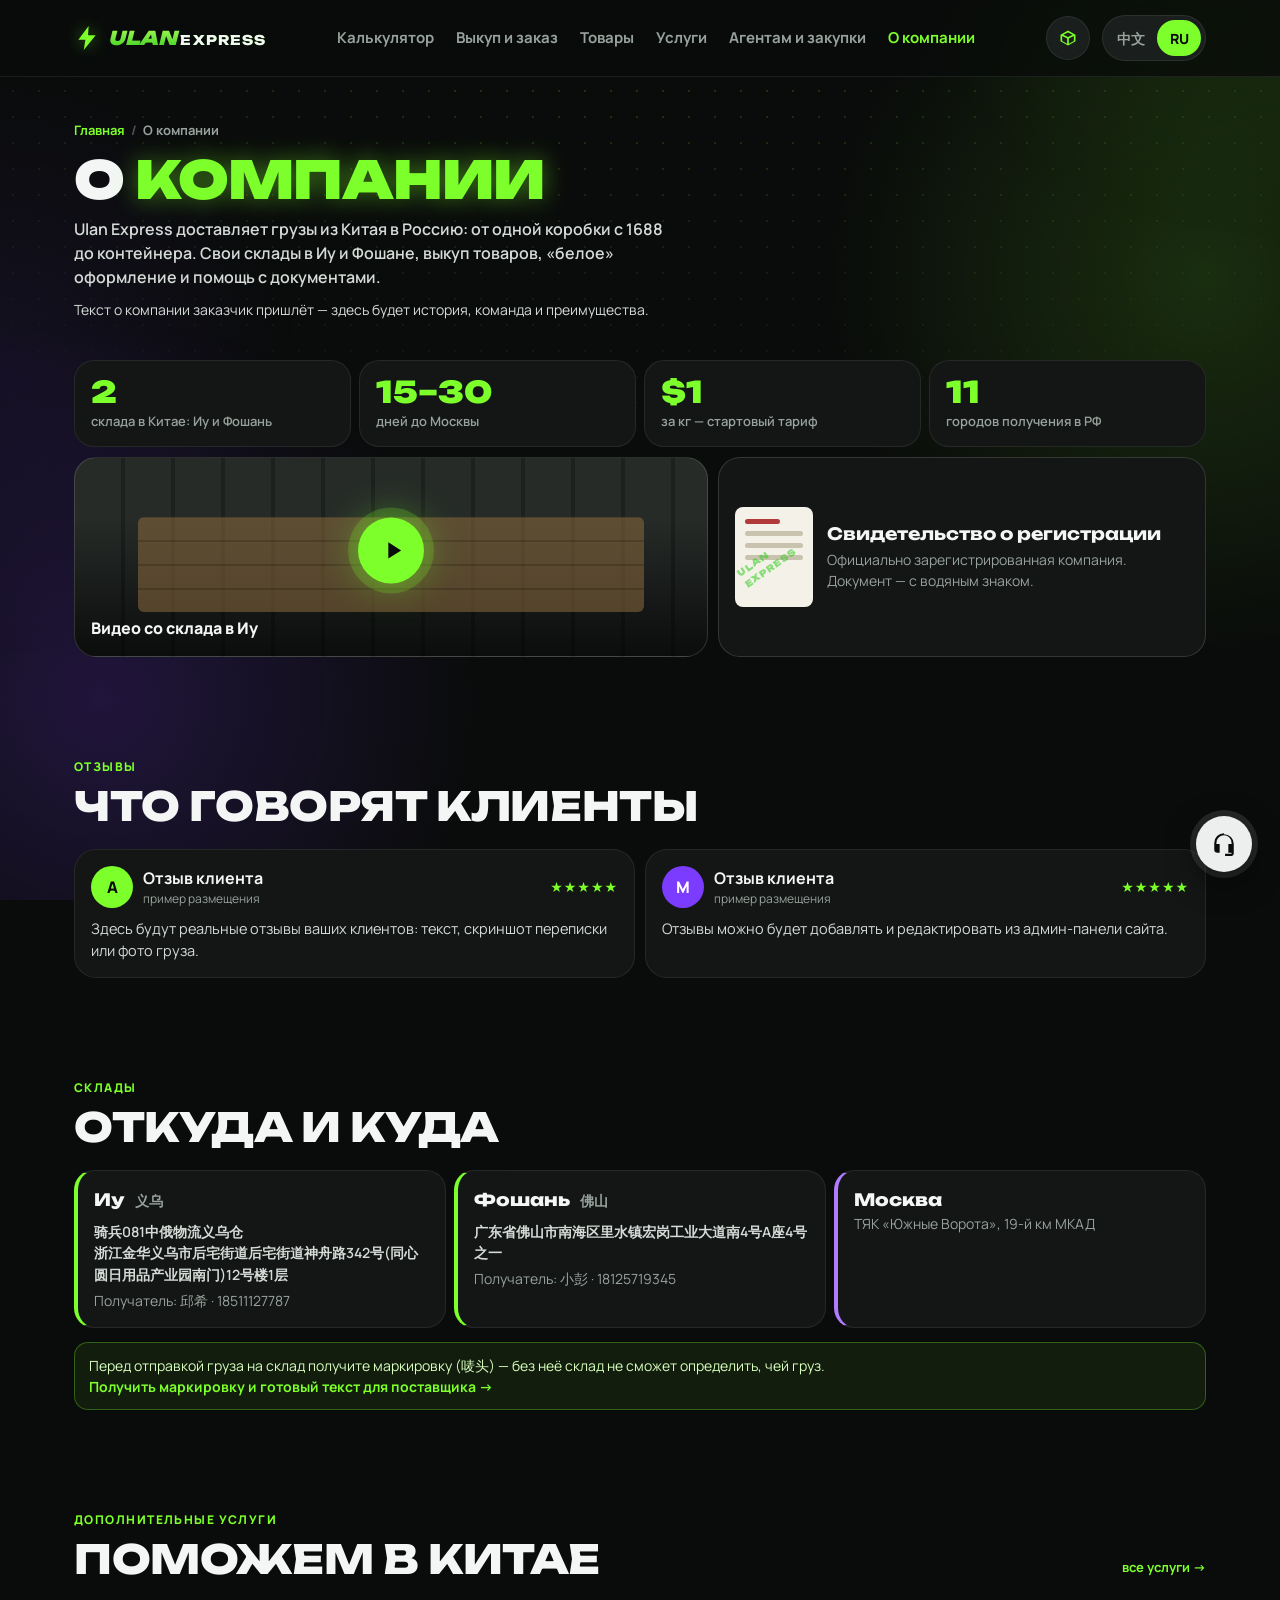
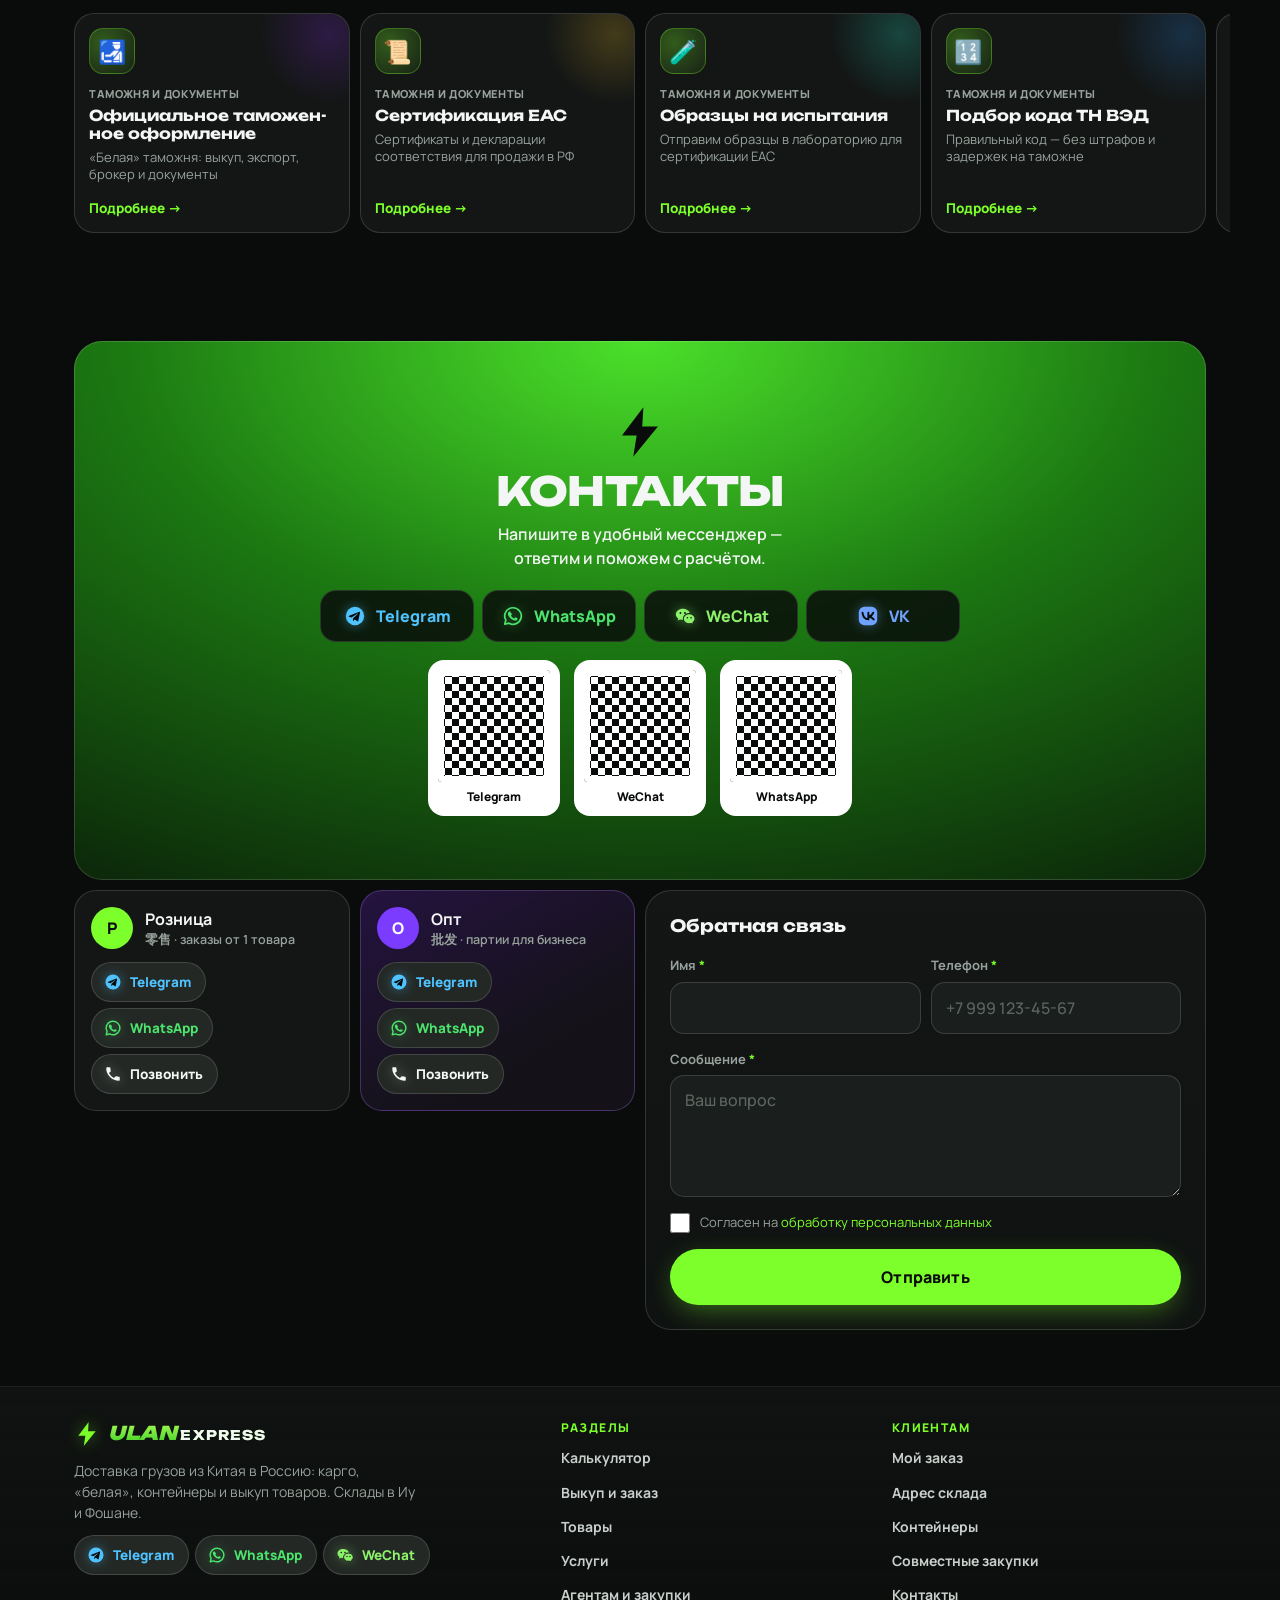
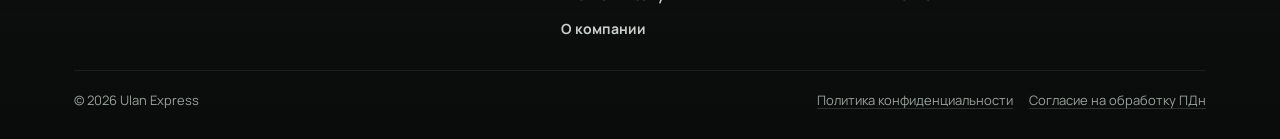
==== commit 98ae3307: "Add files via upload" ====
--- a/about.html
+++ b/about.html
@@ -75,10 +75,19 @@
       <h2 class="h2">Откуда и куда</h2>
     </div>
     <div class="wh">
-      <div class="wh__item"><span class="wh__city">Иу <small>义乌</small></span><p class="muted small">Адрес склада будет здесь</p></div>
-      <div class="wh__item"><span class="wh__city">Фошань <small>佛山</small></span><p class="muted small">Адрес склада будет здесь</p></div>
+      <div class="wh__item">
+        <span class="wh__city">Иу <small>义乌</small></span>
+        <p class="wh__addr" lang="zh">骑兵081中俄物流义乌仓<br>浙江金华义乌市后宅街道后宅街道神舟路342号(同心圆日用品产业园南门)12号楼1层</p>
+        <p class="muted small">Получатель: 邱希 · 18511127787</p>
+      </div>
+      <div class="wh__item">
+        <span class="wh__city">Фошань <small>佛山</small></span>
+        <p class="wh__addr" lang="zh">广东省佛山市南海区里水镇宏岗工业大道南4号A座4号之一</p>
+        <p class="muted small">Получатель: 小彭 · 18125719345</p>
+      </div>
       <div class="wh__item wh__item--ru"><span class="wh__city">Москва</span><p class="muted small">ТЯК «Южные Ворота», 19-й км МКАД</p></div>
     </div>
+    <p class="note note--ok">Перед отправкой груза на склад получите маркировку (唛头) — без неё склад не сможет определить, чей груз. <a href="buyout.html#self" class="link-sm" style="margin:0;padding:0">Получить маркировку и готовый текст для поставщика →</a></p>
   </section>
 
   <!-- ============ ДОП. УСЛУГИ ============ -->
--- a/style.css
+++ b/style.css
@@ -82,7 +82,9 @@
   12% { opacity: .85; }
   15%, 100% { transform: translate3d(-40vw, -16vw, 0) rotate(16deg); opacity: 0; }
 }
-body.no-scroll { overflow: hidden; }
+/* Блокировка прокрутки (меню, окно заявки, список) — на html, а не на body:
+   при overflow-x: clip на html скрытый overflow у body отрывает липкую шапку */
+html.is-locked { overflow: hidden; }
 img, svg { display: block; max-width: 100%; }
 a { color: inherit; text-decoration: none; }
 button, input, select, textarea { font: inherit; color: inherit; }
@@ -355,7 +357,6 @@
   .dd__head::before { content: ""; display: block; width: 44px; height: 5px; margin: 0 auto 12px; border-radius: 3px; background: var(--line-2); }
   .dd__opt { min-height: 50px; font-size: 16px; white-space: normal; }
 }
-body.dd-lock { overflow: hidden; }
 select option, select optgroup { background: #1A1E1C; color: var(--text); }
 
 /* segmented */
@@ -549,6 +550,8 @@
 .wh__item--ru { border-left-color: var(--violet-2); }
 .wh__city { font-family: var(--font-display); font-weight: 800; font-size: 17px; }
 .wh__city small { font-family: var(--font); color: var(--muted); font-weight: 600; font-size: 14px; margin-left: 6px; }
+.wh__addr { margin: 8px 0 4px; font-size: 14px; font-weight: 600; line-height: 1.55; color: #D5DBD7; overflow-wrap: anywhere; }
+.wh__item .muted { margin: 0; }
 
 /* ---------- CTA ---------- */
 .cta {
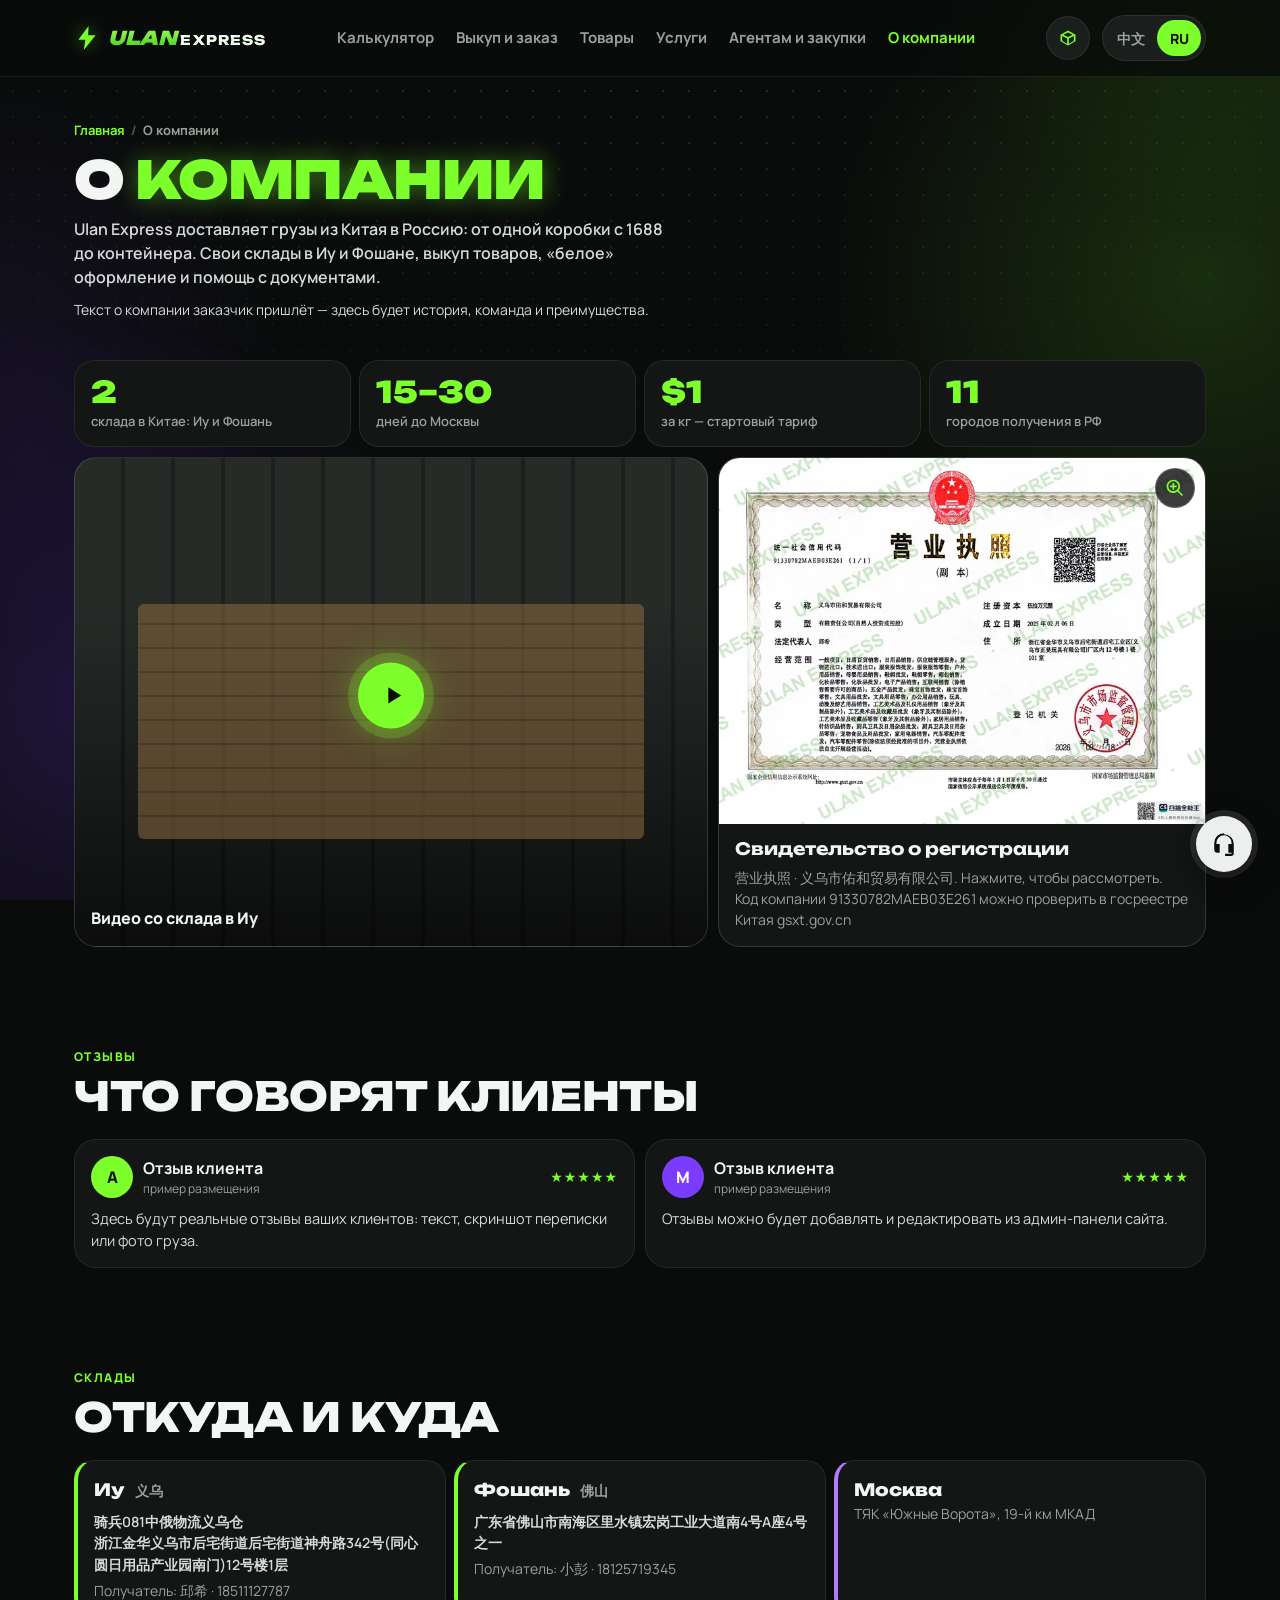
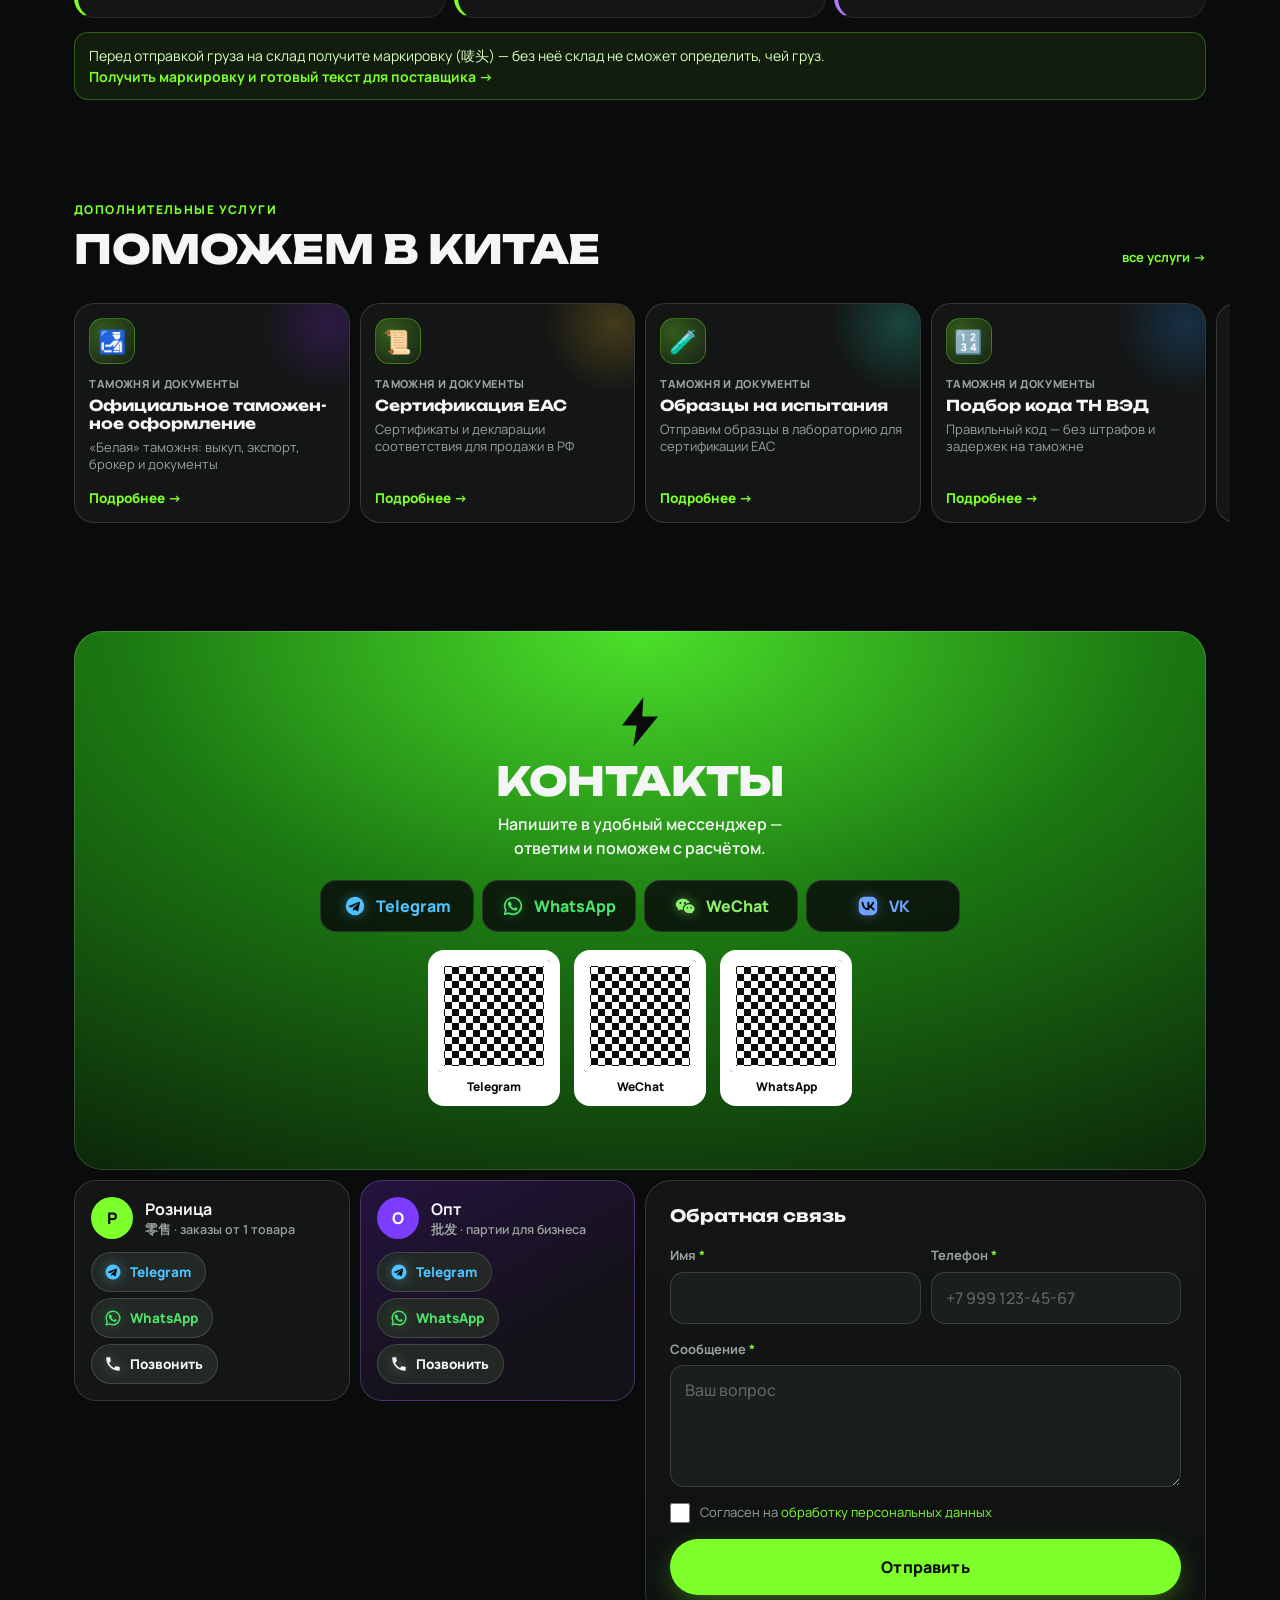
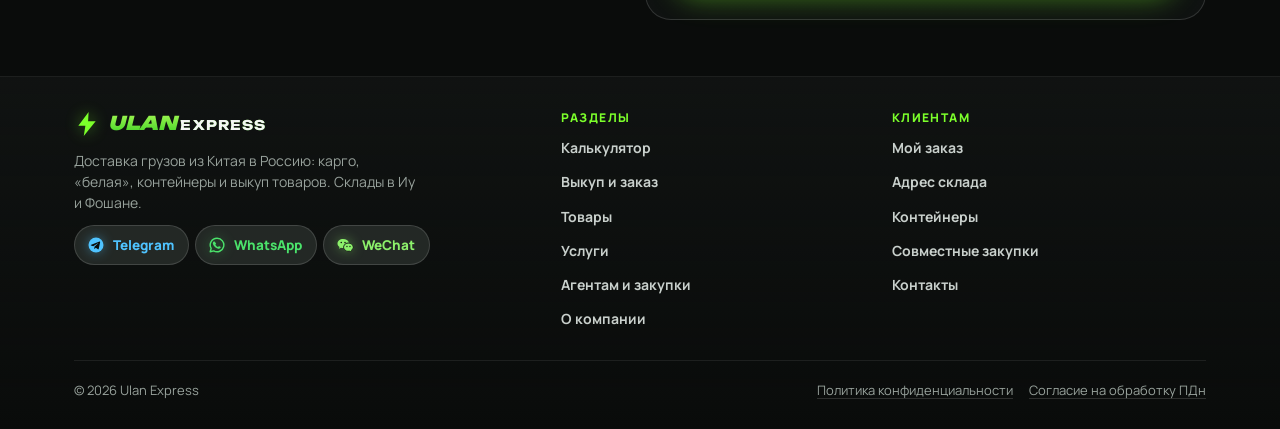
==== commit 3357c1d6: "Add files via upload" ====
--- a/about.html
+++ b/about.html
@@ -37,16 +37,17 @@
         <span class="video__play" aria-hidden="true"><svg viewBox="0 0 24 24"><path d="M8 5v14l11-7z"/></svg></span>
         <span class="video__label">Видео со склада в Иу</span>
       </a>
-      <div class="license">
-        <div class="license__doc" aria-hidden="true">
-          <span></span><span></span><span></span><span></span>
-          <i class="license__wm">ULAN EXPRESS</i>
-        </div>
-        <div>
-          <h3 class="h3">Свидетельство о регистрации</h3>
-          <p class="muted small">Официально зарегистрированная компания. Документ — с водяным знаком.</p>
-        </div>
-      </div>
+      <button type="button" class="cert" data-lightbox="files/certificate.webp" data-lightbox-full="files/certificate.jpg" aria-label="Открыть свидетельство о регистрации крупно">
+        <picture class="cert__img">
+          <source srcset="files/certificate-thumb.webp" type="image/webp">
+          <img src="files/certificate-thumb.jpg" width="720" height="542" alt="Свидетельство о регистрации компании (营业执照)" loading="lazy" decoding="async">
+        </picture>
+        <span class="cert__zoom" aria-hidden="true"><svg viewBox="0 0 24 24"><path d="M10 2a8 8 0 1 0 4.9 14.3l5.4 5.4 1.4-1.4-5.4-5.4A8 8 0 0 0 10 2zm0 2a6 6 0 1 1 0 12 6 6 0 0 1 0-12zM9 6h2v3h3v2h-3v3H9v-3H6V9h3z"/></svg></span>
+        <span class="cert__body">
+          <b class="h3">Свидетельство о регистрации</b>
+          <span class="muted small">营业执照 · 义乌市佑和贸易有限公司. Нажмите, чтобы рассмотреть. Код компании 91330782MAEB03E261 можно проверить в госреестре Китая gsxt.gov.cn</span>
+        </span>
+      </button>
     </div>
   </section>
 
--- a/style.css
+++ b/style.css
@@ -876,7 +876,7 @@
 .lbl--deal { background: var(--violet); color: #fff; }
 .pcard__body { flex: 1; display: flex; flex-direction: column; gap: 4px; padding: 12px; }
 .pcard__cat { font-size: 11.5px; font-weight: 700; color: var(--muted); }
-.pcard__name { margin: 0; font-weight: 800; font-size: 14px; line-height: 1.25; }
+.pcard__name { margin: 0; font-weight: 800; font-size: 14px; line-height: 1.25; hyphens: auto; overflow-wrap: break-word; }
 .pcard__price { margin-top: auto; padding-top: 6px; font-family: var(--font-display); font-weight: 800; font-size: 17px; color: var(--neon); }
 .pcard__opt { font-size: 12px; font-weight: 700; color: var(--muted); }
 .pcard__opt b { color: var(--text); }
@@ -1104,3 +1104,73 @@
   .hdr-icon { display: none; }
   .svc-hero { padding: 44px; }
 }
+
+/* ==========================================================
+   Авиа, расписание рейсов, свидетельство, просмотр картинки, Telegram у товаров
+   ========================================================== */
+
+/* три варианта доставки в ряд */
+.seg--3 .seg__opt span { padding: 0 6px; }
+/* на телефоне три варианта — строками: название слева, срок справа */
+@media (max-width: 479px) {
+  .seg--3 { grid-auto-flow: row; }
+  .seg--3 .seg__opt span { flex-direction: row; justify-content: space-between; gap: 10px; min-height: 48px; padding: 0 14px; text-align: left; }
+  .seg--3 .seg__opt small { margin: 0; white-space: nowrap; }
+}
+.field.is-optional .field__label::after { content: " — не обязательно"; font-weight: 600; opacity: .7; }
+
+/* расписание авиарейсов */
+.flights-card { margin-top: 12px; display: flex; flex-direction: column; gap: 14px; padding: 16px; border-radius: 22px; background: linear-gradient(140deg, #15233A, #131615 65%); border: 1px solid rgba(92, 200, 255, .3); scroll-margin-top: 90px; }
+.flights-card__head { display: flex; gap: 12px; align-items: flex-start; }
+.flights-card__head .h3 { scroll-margin-top: 90px; }
+.flights-card__ic { flex: none; display: grid; place-items: center; width: 44px; height: 44px; border-radius: 14px; font-size: 20px; color: var(--info); background: rgba(92, 200, 255, .12); border: 1px solid rgba(92, 200, 255, .35); }
+.flights { display: grid; gap: 12px; }
+.flights__title { display: block; margin-bottom: 8px; font-family: var(--font-display); font-weight: 700; font-size: 14px; }
+.flights__list { list-style: none; margin: 0; padding: 0; display: flex; flex-wrap: wrap; gap: 6px; }
+.flights__list li { display: flex; flex-direction: column; padding: 8px 12px; border-radius: 12px; background: var(--surface-2); border: 1px solid var(--line-2); font-weight: 800; font-size: 14px; line-height: 1.2; }
+.flights__list small { font-size: 11.5px; font-weight: 600; color: var(--muted); }
+.flights__list li.is-next { background: rgba(92, 200, 255, .12); border-color: var(--info); color: #CDEBFF; }
+.flights__list li.is-next small { color: var(--info); }
+
+/* свидетельство о регистрации */
+.cert { display: flex; flex-direction: column; text-align: left; overflow: hidden; position: relative; border-radius: 22px; background: var(--surface); border: 1px solid var(--line-2); transition: border-color .2s; }
+.cert:hover { border-color: rgba(124, 255, 43, .5); }
+.cert__img { display: block; background: #fff; }
+.cert__img img { width: 100%; height: auto; aspect-ratio: 720 / 542; object-fit: cover; }
+.cert__zoom { position: absolute; top: 10px; right: 10px; display: grid; place-items: center; width: 40px; height: 40px; border-radius: 50%; background: rgba(10, 12, 11, .8); border: 1px solid rgba(255, 255, 255, .2); }
+.cert__zoom svg { width: 20px; height: 20px; fill: var(--neon); }
+.cert__body { display: flex; flex-direction: column; gap: 4px; padding: 14px 16px 16px; }
+.cert__body .muted { overflow-wrap: anywhere; }
+.license__thumb { flex: none; width: 96px; border-radius: 8px; overflow: hidden; background: #fff; }
+.license__thumb img { width: 100%; height: auto; }
+
+/* просмотр картинки на весь экран */
+.lightbox { position: fixed; inset: 0; z-index: 95; display: flex; flex-direction: column; align-items: center; justify-content: center; gap: 14px; padding: 60px 12px calc(20px + env(safe-area-inset-bottom)); background: rgba(5, 6, 6, .92); opacity: 0; transition: opacity .25s; cursor: zoom-out; }
+.lightbox.is-open { opacity: 1; }
+.lightbox__img { max-width: 100%; max-height: calc(100dvh - 150px); width: auto; height: auto; border-radius: 10px; box-shadow: 0 20px 60px rgba(0, 0, 0, .6); }
+.lightbox__close { position: absolute; top: calc(12px + env(safe-area-inset-top)); right: 12px; width: 44px; height: 44px; border-radius: 50%; background: var(--surface-3); font-size: 18px; }
+.lightbox__full { cursor: pointer; }
+
+/* Telegram у товаров */
+.pcard__media { position: relative; }
+.pcard__tg { position: absolute; bottom: 8px; right: 8px; z-index: 2; display: grid; place-items: center; width: 40px; height: 40px; border-radius: 50%; background: rgba(10, 12, 11, .7); border: 1.5px solid rgba(79, 195, 255, .5); color: #4FC3FF; backdrop-filter: blur(4px); }
+.pcard__tg:hover { background: rgba(79, 195, 255, .2); }
+.pcard__tg .ico { width: 20px; height: 20px; }
+.tg-more { display: flex; align-items: center; gap: 14px; margin-top: 14px; padding: 16px; border-radius: 22px; background: linear-gradient(140deg, #10293A, #131615 70%); border: 1px solid rgba(79, 195, 255, .35); }
+.tg-more .ico { flex: none; width: 44px; height: 44px; color: #4FC3FF; }
+.tg-more b { display: block; line-height: 1.25; }
+.tg-more span { flex: 1; min-width: 0; }
+.tg-more small { display: block; color: var(--muted); font-size: 13px; font-weight: 600; margin-top: 2px; }
+.btn--tg { background: #2AABEE; color: #fff; }
+.btn--tg:hover { background: #4FC3FF; }
+.btn--tg .ico { width: 20px; height: 20px; }
+
+@media (min-width: 640px) {
+  .flights { grid-template-columns: 1fr 1fr; }
+  .flights-card { padding: 22px; }
+}
+
+/* категории товаров на главной */
+.pcats { margin-bottom: 12px; }
+.pcats .fchip { display: inline-flex; align-items: center; gap: 6px; color: var(--text); }
+.pcats .fchip:hover { border-color: var(--neon); }
